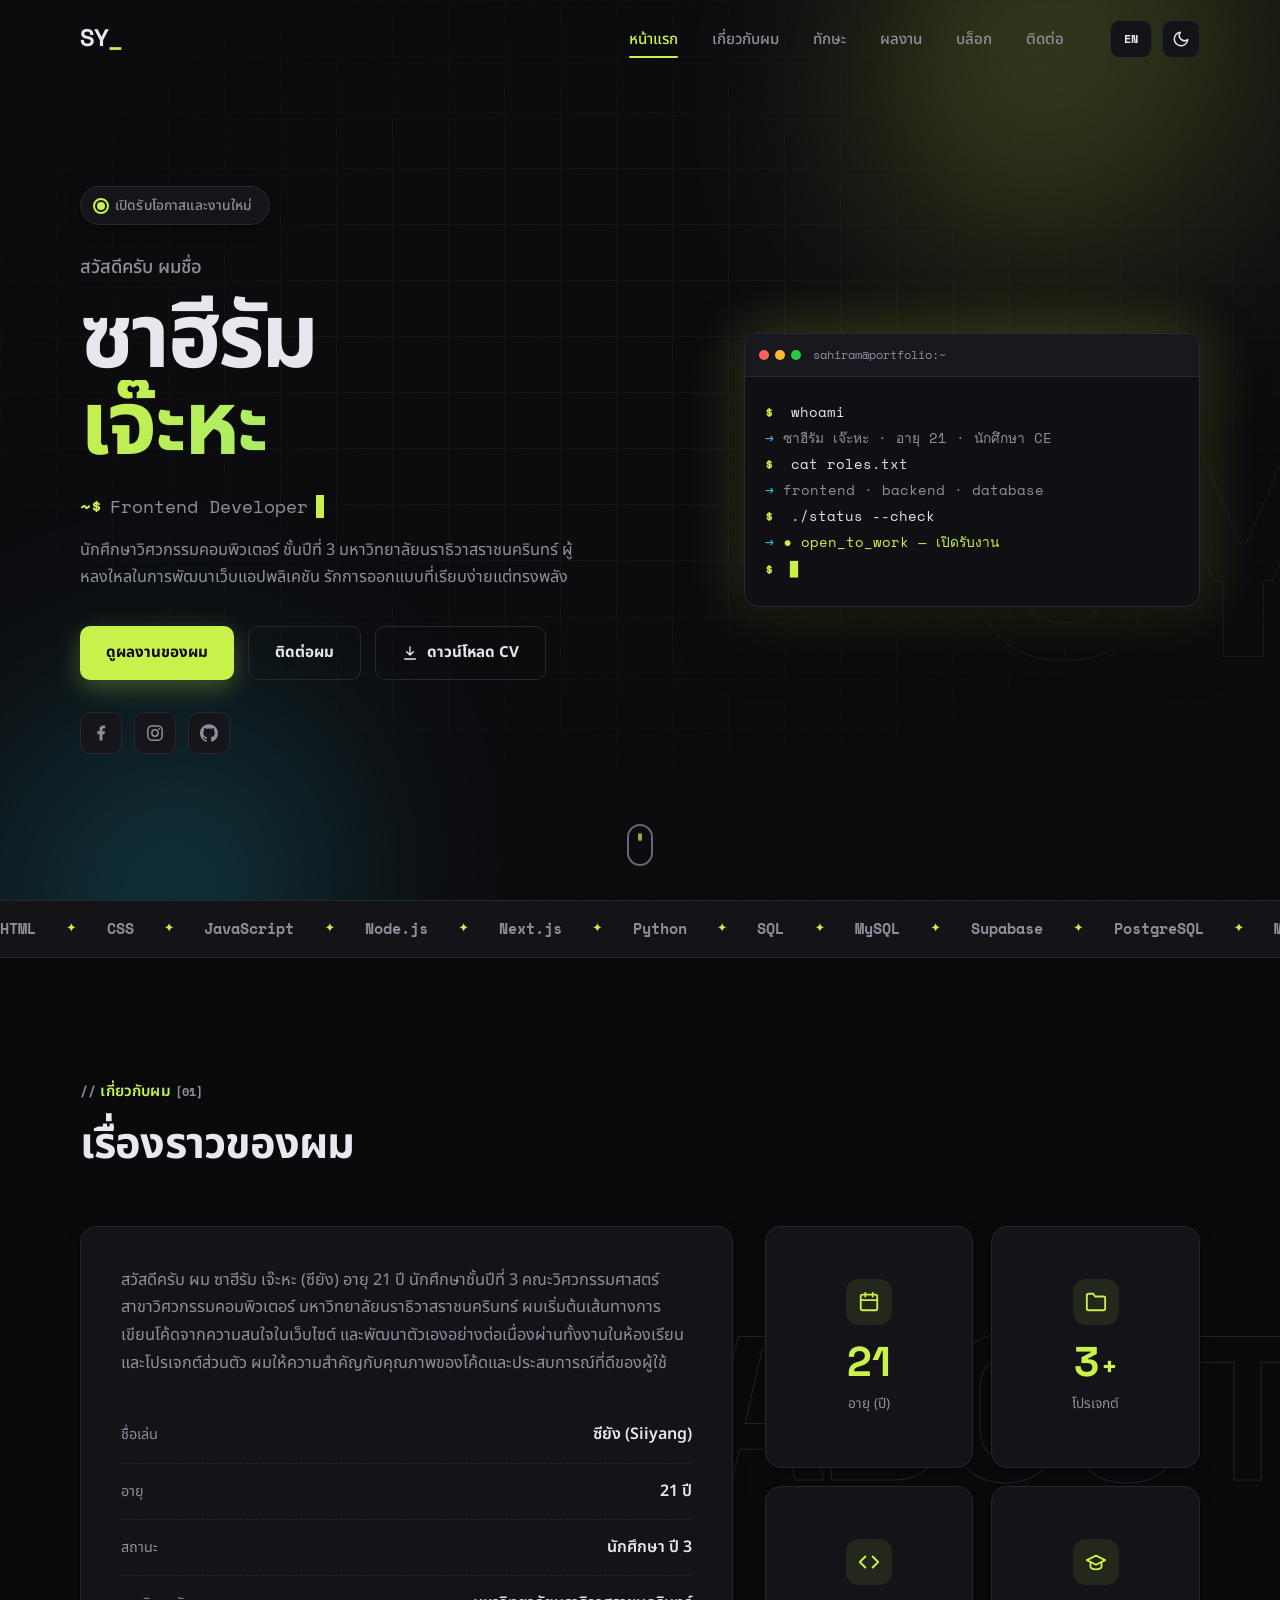
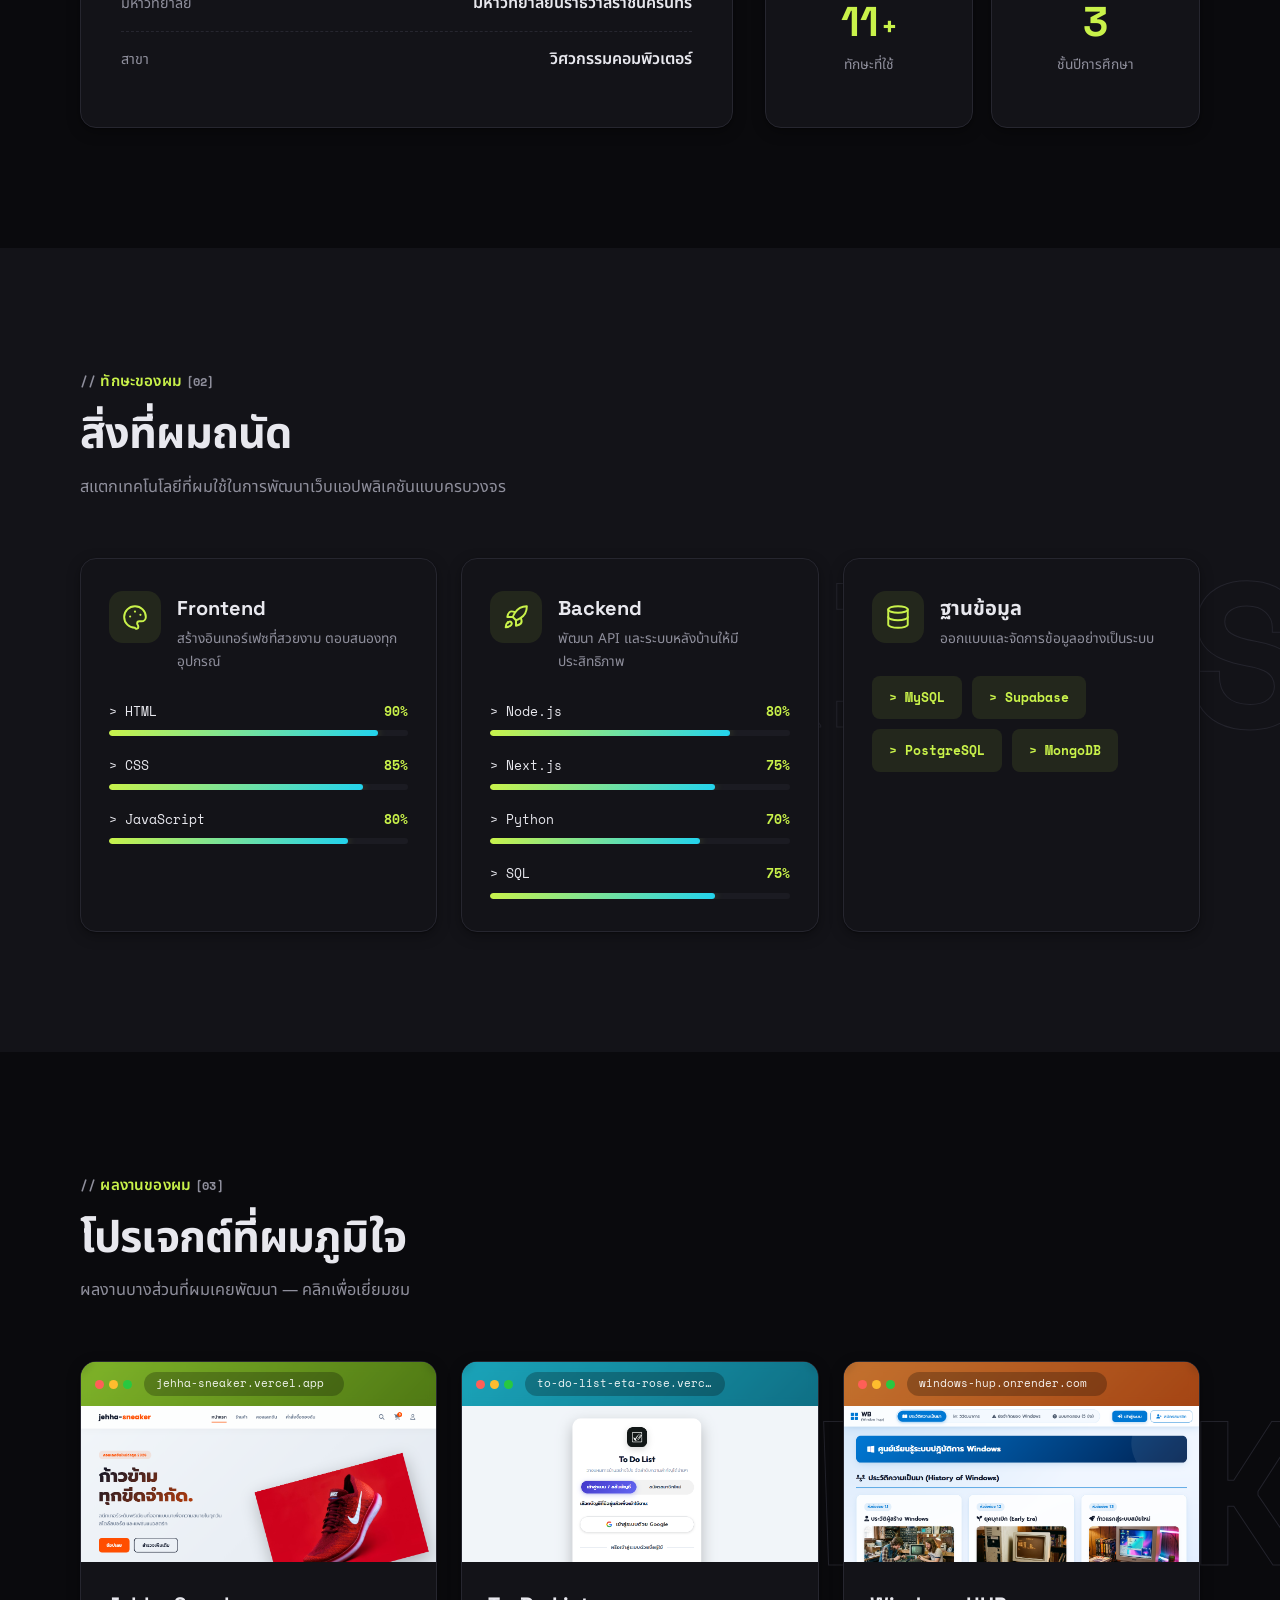
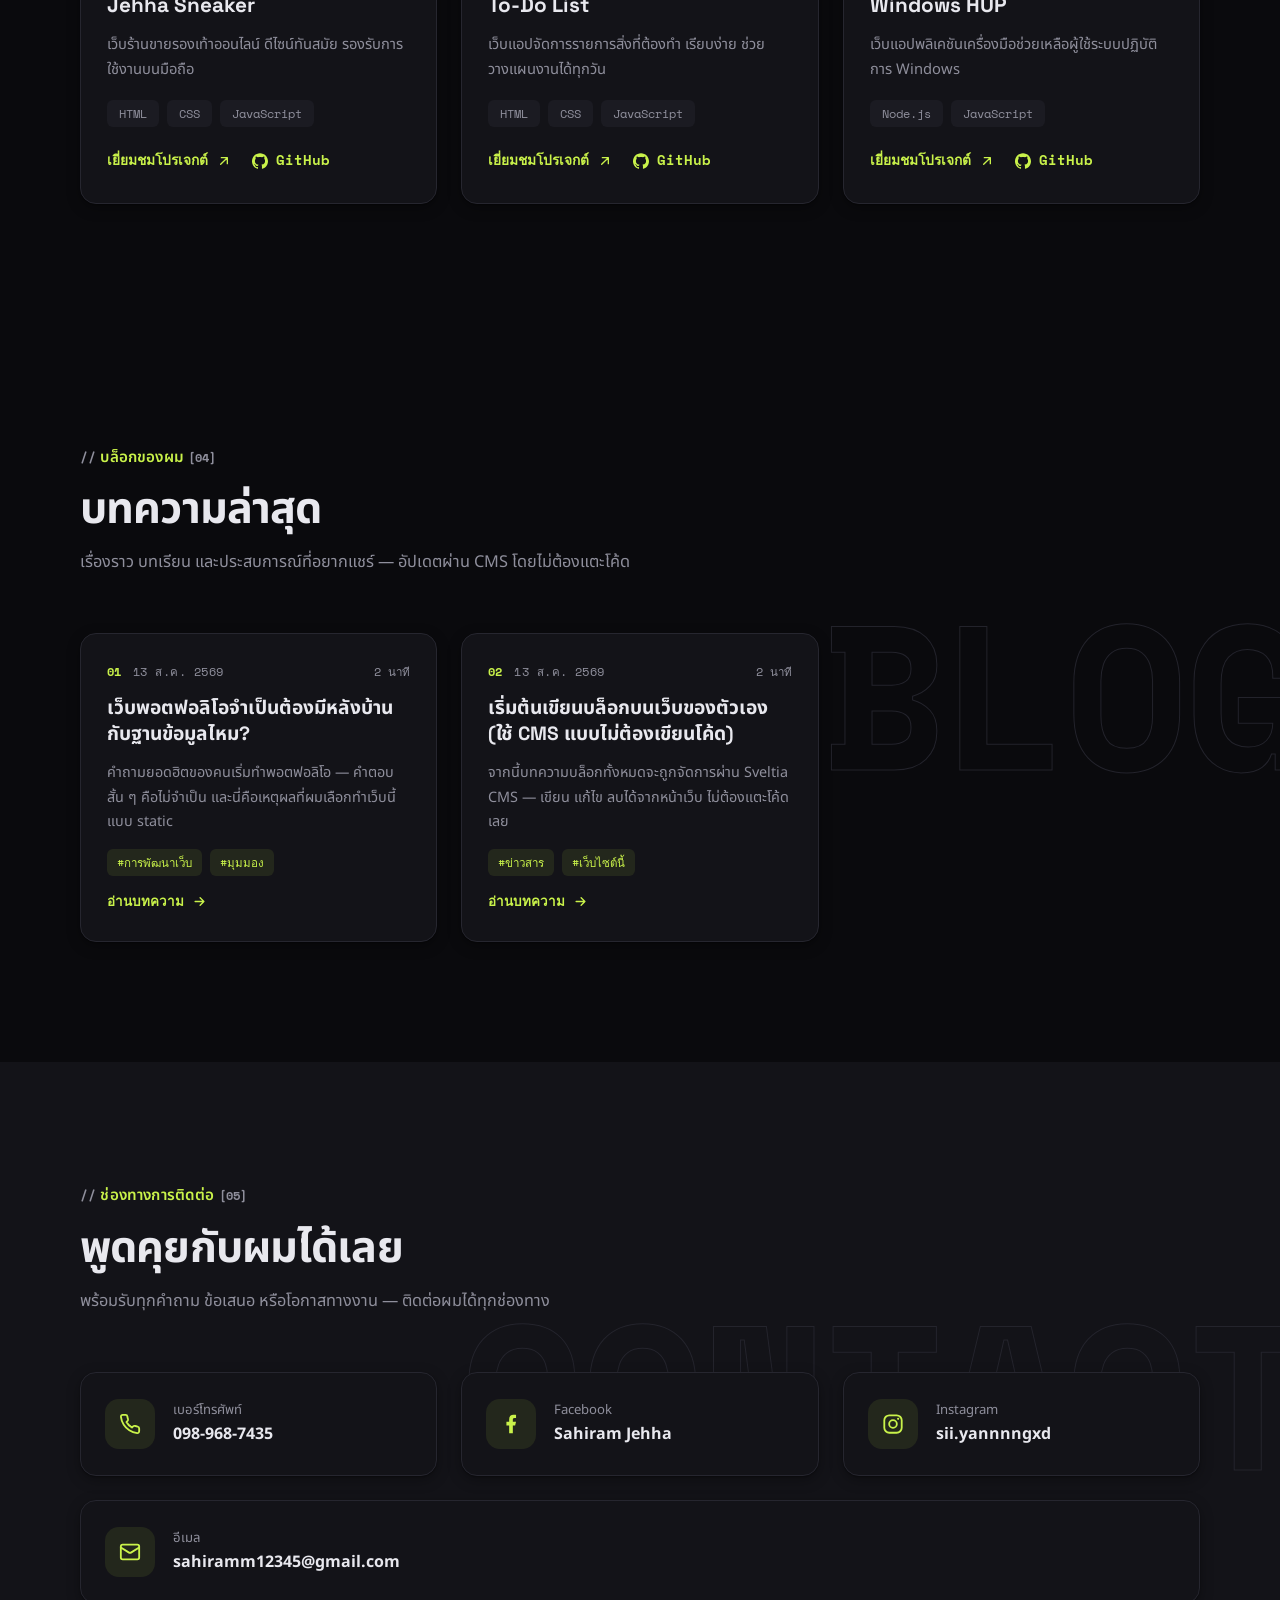
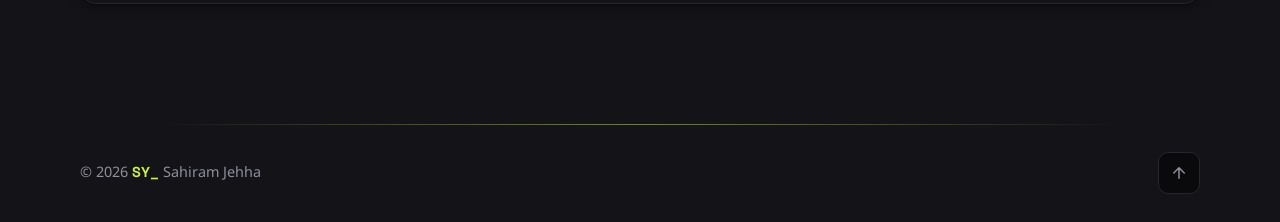
==== index.html @ adad25eb "Portfolio with blog + Sveltia CMS" ====
<!DOCTYPE html>
<html lang="th" data-theme="dark">
<head>
  <meta charset="UTF-8" />
  <meta name="viewport" content="width=device-width, initial-scale=1.0" />
  <title>Sahiram Jehha — Portfolio</title>
  <meta name="description" content="Portfolio of Sahiram Jehha — Computer Engineering student & web developer." />
  <meta name="theme-color" content="#0a0a0d" />
  <meta property="og:type" content="website" />
  <meta property="og:title" content="Sahiram Jehha — Portfolio" />
  <meta property="og:description" content="Portfolio of Sahiram Jehha — Computer Engineering student & web developer." />
  <meta property="og:locale" content="th_TH" />
  <link rel="icon" href="data:image/svg+xml,%3Csvg xmlns='http://www.w3.org/2000/svg' viewBox='0 0 100 100'%3E%3Crect width='100' height='100' rx='20' fill='%230a0a0d'/%3E%3Ctext x='50' y='66' font-size='42' font-family='Arial, sans-serif' font-weight='bold' fill='%23c9f24a' text-anchor='middle'%3ESY%3C/text%3E%3C/svg%3E" />

  <link rel="preconnect" href="https://fonts.googleapis.com" />
  <link rel="preconnect" href="https://fonts.gstatic.com" crossorigin />
  <link href="https://fonts.googleapis.com/css2?family=Space+Grotesk:wght@300;400;500;600;700&family=Space+Mono:wght@400;700&family=Noto+Sans+Thai:wght@300;400;500;600;700&display=swap" rel="stylesheet" />
  <link rel="stylesheet" href="style.css" />
  <noscript><style>.reveal { opacity: 1; transform: none; filter: none; }</style></noscript>
</head>
<body>

  <!-- Film grain overlay -->
  <div class="noise" aria-hidden="true"></div>

  <!-- Scroll progress -->
  <div class="scroll-progress" id="scrollProgress" aria-hidden="true"></div>

  <!-- ===== Navbar ===== -->
  <header class="navbar" id="navbar">
    <div class="container nav-inner">
      <a href="#home" class="logo" aria-label="Sahiram Jehha">SY<span class="logo-cursor">_</span></a>

      <nav class="nav-menu" id="navMenu" aria-label="Main navigation">
        <div class="nav-links">
          <a href="#home" class="nav-link active" data-i18n="nav.home">หน้าแรก</a>
          <a href="#about" class="nav-link" data-i18n="nav.about">เกี่ยวกับผม</a>
          <a href="#skills" class="nav-link" data-i18n="nav.skills">ทักษะ</a>
          <a href="#projects" class="nav-link" data-i18n="nav.projects">ผลงาน</a>
          <a href="#blog" class="nav-link" data-i18n="nav.blog">บล็อก</a>
          <a href="#contact" class="nav-link" data-i18n="nav.contact">ติดต่อ</a>
        </div>
        <div class="nav-actions">
          <button class="icon-btn lang-btn" id="langBtn" type="button" aria-label="Switch to English">EN</button>
          <button class="icon-btn" id="themeBtn" type="button" aria-label="Toggle theme">
            <svg class="icon-sun" viewBox="0 0 24 24" width="18" height="18" fill="none" stroke="currentColor" stroke-width="2" stroke-linecap="round" aria-hidden="true">
              <circle cx="12" cy="12" r="4.5"/><path d="M12 2v2.5M12 19.5V22M4.9 4.9l1.8 1.8M17.3 17.3l1.8 1.8M2 12h2.5M19.5 12H22M4.9 19.1l1.8-1.8M17.3 6.7l1.8-1.8"/>
            </svg>
            <svg class="icon-moon" viewBox="0 0 24 24" width="18" height="18" fill="none" stroke="currentColor" stroke-width="2" stroke-linecap="round" stroke-linejoin="round" aria-hidden="true">
              <path d="M21 12.8A9 9 0 1 1 11.2 3a7 7 0 0 0 9.8 9.8z"/>
            </svg>
          </button>
        </div>
      </nav>

      <button class="hamburger" id="menuBtn" type="button" aria-label="เปิดเมนู" aria-expanded="false" aria-controls="navMenu">
        <span></span><span></span><span></span>
      </button>
    </div>
  </header>

  <main>
    <!-- ===== Hero ===== -->
    <section class="hero" id="home">
      <div class="hero-bg" aria-hidden="true">
        <div class="blob blob-1"></div>
        <div class="blob blob-2"></div>
        <div class="grid-pattern"></div>
        <span class="outline-word outline-hero">SY</span>
      </div>

      <div class="container hero-inner">
        <div class="hero-text">
          <span class="hero-badge reveal">
            <span class="pulse-dot"></span>
            <span data-i18n="hero.available">เปิดรับโอกาสและงานใหม่</span>
          </span>

          <p class="hero-greeting reveal" data-i18n="hero.greeting">สวัสดีครับ ผมชื่อ</p>
          <h1 class="hero-name reveal">
            <span class="name-line" data-i18n="hero.nameLine1">ซาฮีรัม</span>
            <span class="name-line name-gradient" data-i18n="hero.nameLine2">เจ๊ะหะ</span>
          </h1>

          <div class="hero-role reveal">
            <span class="role-prompt" aria-hidden="true">~$</span>
            <span class="typing" id="typing" aria-hidden="true"></span><span class="cursor" aria-hidden="true"></span>
          </div>

          <p class="hero-desc reveal" data-i18n="hero.desc">
            นักศึกษาวิศวกรรมคอมพิวเตอร์ ชั้นปีที่ 3 มหาวิทยาลัยนราธิวาสราชนครินทร์
            ผู้หลงใหลในการพัฒนาเว็บแอปพลิเคชัน รักการออกแบบที่เรียบง่ายแต่ทรงพลัง
          </p>

          <div class="hero-cta reveal">
            <a href="#projects" class="btn btn-primary magnetic" data-i18n="hero.ctaWork">ดูผลงานของผม</a>
            <a href="#contact" class="btn btn-ghost" data-i18n="hero.ctaContact">ติดต่อผม</a>
            <a href="cv.html" class="btn btn-cv">
              <svg viewBox="0 0 24 24" width="16" height="16" fill="none" stroke="currentColor" stroke-width="2" stroke-linecap="round" stroke-linejoin="round" aria-hidden="true"><path d="M12 3v12M7 10l5 5 5-5M4 21h16"/></svg>
              <span data-i18n="hero.ctaCv">ดาวน์โหลด CV</span>
            </a>
          </div>

          <div class="hero-socials reveal">
            <a href="https://www.facebook.com/search/top?q=Sahiram%20Jehha" target="_blank" rel="noopener" aria-label="Facebook" class="social-btn magnetic">
              <svg viewBox="0 0 24 24" width="18" height="18" fill="currentColor" aria-hidden="true">
                <path d="M14 13.5h2.5l1-4H14v-2c0-1.03 0-2 2-2h1.5V2.14c-.326-.043-1.557-.14-2.857-.14C11.928 2 10 3.657 10 6.7v2.8H7v4h3V22h4v-8.5z"/>
              </svg>
            </a>
            <a href="https://www.instagram.com/sii.yannnngxd" target="_blank" rel="noopener" aria-label="Instagram" class="social-btn magnetic">
              <svg viewBox="0 0 24 24" width="18" height="18" fill="none" stroke="currentColor" stroke-width="2" stroke-linecap="round" stroke-linejoin="round" aria-hidden="true">
                <rect x="2.5" y="2.5" width="19" height="19" rx="5.5"/><circle cx="12" cy="12" r="4.2"/><circle cx="17.6" cy="6.4" r="1.2" fill="currentColor" stroke="none"/>
              </svg>
            </a>
            <a href="https://github.com/Sxyannnnnnn07" target="_blank" rel="noopener" aria-label="GitHub" class="social-btn magnetic">
              <svg viewBox="0 0 24 24" width="18" height="18" fill="currentColor" aria-hidden="true">
                <path d="M12 .297c-6.63 0-12 5.373-12 12 0 5.303 3.438 9.8 8.205 11.385.6.113.82-.258.82-.577 0-.285-.01-1.04-.015-2.04-3.338.724-4.042-1.61-4.042-1.61C4.422 18.07 3.633 17.7 3.633 17.7c-1.087-.744.084-.729.084-.729 1.205.084 1.838 1.236 1.838 1.236 1.07 1.835 2.809 1.305 3.495.998.108-.776.417-1.305.76-1.605-2.665-.3-5.466-1.332-5.466-5.93 0-1.31.465-2.38 1.235-3.22-.135-.303-.54-1.523.105-3.176 0 0 1.005-.322 3.3 1.23.96-.267 1.98-.399 3-.405 1.02.006 2.04.138 3 .405 2.28-1.552 3.285-1.23 3.285-1.23.645 1.653.24 2.873.12 3.176.765.84 1.23 1.91 1.23 3.22 0 4.61-2.805 5.625-5.475 5.92.42.36.81 1.096.81 2.22 0 1.606-.015 2.896-.015 3.286 0 .315.21.69.825.57C20.565 22.092 24 17.592 24 12.297c0-6.627-5.373-12-12-12"/>
              </svg>
            </a>
          </div>
        </div>

        <div class="hero-terminal reveal">
          <div class="term-window">
            <div class="term-bar">
              <span class="term-dots"><i></i><i></i><i></i></span>
              <span class="term-title">sahiram@portfolio:~</span>
            </div>
            <div class="term-body">
              <p class="term-line"><span class="prompt">$</span> whoami</p>
              <p class="term-out" data-i18n="term.whoamiOut">ซาฮีรัม เจ๊ะหะ · อายุ 21 · นักศึกษา CE</p>
              <p class="term-line"><span class="prompt">$</span> cat roles.txt</p>
              <p class="term-out" data-i18n="term.catOut">frontend · backend · database</p>
              <p class="term-line"><span class="prompt">$</span> ./status --check</p>
              <p class="term-out term-ok" data-i18n="term.statusOut">● open_to_work — เปิดรับงาน</p>
              <p class="term-line"><span class="prompt">$</span><span class="term-cursor" aria-hidden="true">▊</span></p>
            </div>
          </div>
        </div>
      </div>

      <a href="#about" class="scroll-hint" aria-label="Scroll to about section">
        <span class="mouse" aria-hidden="true"><span class="wheel"></span></span>
      </a>
    </section>

    <!-- ===== Marquee ===== -->
    <div class="marquee" aria-hidden="true">
      <div class="marquee-track">
        <span>HTML</span><i>✦</i><span>CSS</span><i>✦</i><span>JavaScript</span><i>✦</i><span>Node.js</span><i>✦</i><span>Next.js</span><i>✦</i><span>Python</span><i>✦</i><span>SQL</span><i>✦</i><span>MySQL</span><i>✦</i><span>Supabase</span><i>✦</i><span>PostgreSQL</span><i>✦</i><span>MongoDB</span><i>✦</i>
        <span>HTML</span><i>✦</i><span>CSS</span><i>✦</i><span>JavaScript</span><i>✦</i><span>Node.js</span><i>✦</i><span>Next.js</span><i>✦</i><span>Python</span><i>✦</i><span>SQL</span><i>✦</i><span>MySQL</span><i>✦</i><span>Supabase</span><i>✦</i><span>PostgreSQL</span><i>✦</i><span>MongoDB</span><i>✦</i>
      </div>
    </div>

    <!-- ===== About ===== -->
    <section class="section" id="about">
      <span class="outline-word" aria-hidden="true">ABOUT</span>
      <div class="container">
        <div class="section-head reveal">
          <p class="section-label">
            <span class="sl-slash">//</span> <span data-i18n="about.tag">เกี่ยวกับผม</span> <span class="section-num">[01]</span>
          </p>
          <h2 class="section-title" data-i18n="about.title">เรื่องราวของผม</h2>
        </div>

        <div class="about-grid">
          <div class="about-card reveal">
            <p class="about-bio" data-i18n="about.bio">
              สวัสดีครับ ผม ซาฮีรัม เจ๊ะหะ (ซียัง) อายุ 21 ปี
              นักศึกษาชั้นปีที่ 3 คณะวิศวกรรมศาสตร์ สาขาวิศวกรรมคอมพิวเตอร์
              มหาวิทยาลัยนราธิวาสราชนครินทร์
              ผมเริ่มต้นเส้นทางการเขียนโค้ดจากความสนใจในเว็บไซต์
              และพัฒนาตัวเองอย่างต่อเนื่องผ่านทั้งงานในห้องเรียนและโปรเจกต์ส่วนตัว
              ผมให้ความสำคัญกับคุณภาพของโค้ดและประสบการณ์ที่ดีของผู้ใช้
            </p>
            <ul class="facts">
              <li><span class="fact-label" data-i18n="about.fNick">ชื่อเล่น</span><span class="fact-value">ซียัง (Siiyang)</span></li>
              <li><span class="fact-label" data-i18n="about.fAge">อายุ</span><span class="fact-value">21 ปี</span></li>
              <li><span class="fact-label" data-i18n="about.fStatus">สถานะ</span><span class="fact-value" data-i18n="about.fStatusValue">นักศึกษา ปี 3</span></li>
              <li><span class="fact-label" data-i18n="about.fUni">มหาวิทยาลัย</span><span class="fact-value" data-i18n="about.fUniValue">มหาวิทยาลัยนราธิวาสราชนครินทร์</span></li>
              <li><span class="fact-label" data-i18n="about.fMajor">สาขา</span><span class="fact-value" data-i18n="about.fMajorValue">วิศวกรรมคอมพิวเตอร์</span></li>
            </ul>
          </div>

          <div class="stats reveal">
            <div class="stat-card">
              <span class="stat-icon" aria-hidden="true">
                <svg viewBox="0 0 24 24" fill="none" stroke="currentColor" stroke-width="2" stroke-linecap="round" stroke-linejoin="round">
                  <rect x="3" y="4" width="18" height="17" rx="2"/>
                  <path d="M16 2v4M8 2v4M3 10h18"/>
                </svg>
              </span>
              <span class="stat-value"><span class="stat-num" data-count="21">0</span></span>
              <span class="stat-label" data-i18n="stats.age">อายุ (ปี)</span>
            </div>
            <div class="stat-card">
              <span class="stat-icon" aria-hidden="true">
                <svg viewBox="0 0 24 24" fill="none" stroke="currentColor" stroke-width="2" stroke-linecap="round" stroke-linejoin="round">
                  <path d="M22 19a2 2 0 0 1-2 2H4a2 2 0 0 1-2-2V5a2 2 0 0 1 2-2h5l2 3h9a2 2 0 0 1 2 2z"/>
                </svg>
              </span>
              <span class="stat-value"><span class="stat-num" data-count="3">0</span><span class="stat-plus">+</span></span>
              <span class="stat-label" data-i18n="stats.projects">โปรเจกต์</span>
            </div>
            <div class="stat-card">
              <span class="stat-icon" aria-hidden="true">
                <svg viewBox="0 0 24 24" fill="none" stroke="currentColor" stroke-width="2" stroke-linecap="round" stroke-linejoin="round">
                  <path d="m8 6-6 6 6 6M16 6l6 6-6 6"/>
                </svg>
              </span>
              <span class="stat-value"><span class="stat-num" data-count="11">0</span><span class="stat-plus">+</span></span>
              <span class="stat-label" data-i18n="stats.skills">ทักษะที่ใช้</span>
            </div>
            <div class="stat-card">
              <span class="stat-icon" aria-hidden="true">
                <svg viewBox="0 0 24 24" fill="none" stroke="currentColor" stroke-width="2" stroke-linecap="round" stroke-linejoin="round">
                  <path d="M22 10 12 5 2 10l10 5 10-5z"/>
                  <path d="M6 12v5c0 1.7 2.7 3 6 3s6-1.3 6-3v-5"/>
                </svg>
              </span>
              <span class="stat-value"><span class="stat-num" data-count="3">0</span></span>
              <span class="stat-label" data-i18n="stats.year">ชั้นปีการศึกษา</span>
            </div>
          </div>
        </div>
      </div>
    </section>

    <!-- ===== Skills ===== -->
    <section class="section section-alt" id="skills">
      <span class="outline-word" aria-hidden="true">SKILLS</span>
      <div class="container">
        <div class="section-head reveal">
          <p class="section-label">
            <span class="sl-slash">//</span> <span data-i18n="skills.tag">ทักษะของผม</span> <span class="section-num">[02]</span>
          </p>
          <h2 class="section-title" data-i18n="skills.title">สิ่งที่ผมถนัด</h2>
          <p class="section-sub" data-i18n="skills.sub">สแตกเทคโนโลยีที่ผมใช้ในการพัฒนาเว็บแอปพลิเคชันแบบครบวงจร</p>
        </div>

        <div class="skills-grid">
          <article class="skill-card reveal">
            <div class="skill-head">
              <span class="skill-icon" aria-hidden="true">
                <svg viewBox="0 0 24 24" width="26" height="26" fill="none" stroke="currentColor" stroke-width="1.8" stroke-linecap="round" stroke-linejoin="round">
                  <path d="M12 22a10 10 0 1 1 10-10c0 2.2-1.8 4-4 4h-2a2 2 0 0 0-2 2c0 .5.2 1 .5 1.4.4.4.5.9.5 1.6A1.6 1.6 0 0 1 12 22z"/>
                  <circle cx="7.5" cy="11.5" r="1" fill="currentColor" stroke="none"/>
                  <circle cx="12" cy="7" r="1" fill="currentColor" stroke="none"/>
                  <circle cx="17" cy="10" r="1" fill="currentColor" stroke="none"/>
                </svg>
              </span>
              <div>
                <h3 data-i18n="skills.frontend">Frontend</h3>
                <p data-i18n="skills.frontendDesc">สร้างอินเทอร์เฟซที่สวยงาม ตอบสนองทุกอุปกรณ์</p>
              </div>
            </div>
            <div class="skill-bars">
              <div class="skill-bar">
                <div class="bar-top"><span>&gt; HTML</span><span>90%</span></div>
                <div class="bar"><div class="bar-fill" style="--w:90%"></div></div>
              </div>
              <div class="skill-bar">
                <div class="bar-top"><span>&gt; CSS</span><span>85%</span></div>
                <div class="bar"><div class="bar-fill" style="--w:85%"></div></div>
              </div>
              <div class="skill-bar">
                <div class="bar-top"><span>&gt; JavaScript</span><span>80%</span></div>
                <div class="bar"><div class="bar-fill" style="--w:80%"></div></div>
              </div>
            </div>
          </article>

          <article class="skill-card reveal" style="--d:.1s">
            <div class="skill-head">
              <span class="skill-icon" aria-hidden="true">
                <svg viewBox="0 0 24 24" width="26" height="26" fill="none" stroke="currentColor" stroke-width="1.8" stroke-linecap="round" stroke-linejoin="round">
                  <path d="M4.5 16.5c-1.5 1.3-2 5-2 5s3.7-.5 5-2c.7-.8.7-2 0-2.8-.8-.7-2.2-.7-3 .8z"/>
                  <path d="M12 15l-3-3a22 22 0 0 1 2-3.9A12.9 12.9 0 0 1 22 2c0 2.7-.7 7.9-6 11a22 22 0 0 1-4 2z"/>
                  <path d="M9 12H4s.6-3.3 2-4.5c1.6-1.4 5 0 5 0"/>
                  <path d="M12 15v5s3.3-.6 4.5-2c1.4-1.6 0-5 0-5"/>
                </svg>
              </span>
              <div>
                <h3 data-i18n="skills.backend">Backend</h3>
                <p data-i18n="skills.backendDesc">พัฒนา API และระบบหลังบ้านให้มีประสิทธิภาพ</p>
              </div>
            </div>
            <div class="skill-bars">
              <div class="skill-bar">
                <div class="bar-top"><span>&gt; Node.js</span><span>80%</span></div>
                <div class="bar"><div class="bar-fill" style="--w:80%"></div></div>
              </div>
              <div class="skill-bar">
                <div class="bar-top"><span>&gt; Next.js</span><span>75%</span></div>
                <div class="bar"><div class="bar-fill" style="--w:75%"></div></div>
              </div>
              <div class="skill-bar">
                <div class="bar-top"><span>&gt; Python</span><span>70%</span></div>
                <div class="bar"><div class="bar-fill" style="--w:70%"></div></div>
              </div>
              <div class="skill-bar">
                <div class="bar-top"><span>&gt; SQL</span><span>75%</span></div>
                <div class="bar"><div class="bar-fill" style="--w:75%"></div></div>
              </div>
            </div>
          </article>

          <article class="skill-card reveal" style="--d:.2s">
            <div class="skill-head">
              <span class="skill-icon" aria-hidden="true">
                <svg viewBox="0 0 24 24" width="26" height="26" fill="none" stroke="currentColor" stroke-width="1.8" stroke-linecap="round" stroke-linejoin="round">
                  <ellipse cx="12" cy="5" rx="9" ry="3"/>
                  <path d="M3 5v14a9 3 0 0 0 18 0V5"/>
                  <path d="M3 12a9 3 0 0 0 18 0"/>
                </svg>
              </span>
              <div>
                <h3 data-i18n="skills.database">ฐานข้อมูล</h3>
                <p data-i18n="skills.databaseDesc">ออกแบบและจัดการข้อมูลอย่างเป็นระบบ</p>
              </div>
            </div>
            <div class="skill-tags">
              <span class="tag">&gt; MySQL</span>
              <span class="tag">&gt; Supabase</span>
              <span class="tag">&gt; PostgreSQL</span>
              <span class="tag">&gt; MongoDB</span>
            </div>
          </article>
        </div>
      </div>
    </section>

    <!-- ===== Projects ===== -->
    <section class="section" id="projects">
      <span class="outline-word" aria-hidden="true">WORK</span>
      <div class="container">
        <div class="section-head reveal">
          <p class="section-label">
            <span class="sl-slash">//</span> <span data-i18n="projects.tag">ผลงานของผม</span> <span class="section-num">[03]</span>
          </p>
          <h2 class="section-title" data-i18n="projects.title">โปรเจกต์ที่ผมภูมิใจ</h2>
          <p class="section-sub" data-i18n="projects.sub">ผลงานบางส่วนที่ผมเคยพัฒนา — คลิกเพื่อเยี่ยมชม</p>
        </div>

        <div class="projects-grid">
          <article class="project-card reveal">
            <a class="project-cover cover-1" href="https://jehha-sneaker.vercel.app/" target="_blank" rel="noopener" aria-label="Jehha Sneaker">
              <div class="browser-bar" aria-hidden="true">
                <span class="browser-dots"><i></i><i></i><i></i></span>
                <span class="browser-url">jehha-sneaker.vercel.app</span>
              </div>
              <div class="cover-screen">
                <img class="cover-img" src="assets/projects/sneaker.png" alt="" loading="lazy" />
              </div>
              <span class="cover-overlay" aria-hidden="true">
                <svg viewBox="0 0 24 24" width="16" height="16" fill="none" stroke="currentColor" stroke-width="2.4" stroke-linecap="round" stroke-linejoin="round"><path d="M7 17 17 7M8 7h9v9"/></svg>
              </span>
            </a>
            <div class="project-body">
              <h3>Jehha Sneaker</h3>
              <p data-i18n="projects.p1">เว็บร้านขายรองเท้าออนไลน์ ดีไซน์ทันสมัย รองรับการใช้งานบนมือถือ</p>
              <div class="project-tags">
                <span>HTML</span><span>CSS</span><span>JavaScript</span>
              </div>
              <div class="project-links">
                <a class="project-link" href="https://jehha-sneaker.vercel.app/" target="_blank" rel="noopener">
                  <span data-i18n="projects.view">เยี่ยมชมโปรเจกต์</span>
                  <svg viewBox="0 0 24 24" width="16" height="16" fill="none" stroke="currentColor" stroke-width="2" stroke-linecap="round" stroke-linejoin="round" aria-hidden="true"><path d="M7 17 17 7M8 7h9v9"/></svg>
                </a>
                <a class="project-link" href="https://github.com/Sxyannnnnnn07/shoeshop-ecommerce" target="_blank" rel="noopener">
                  <svg viewBox="0 0 24 24" width="16" height="16" fill="currentColor" aria-hidden="true"><path d="M12 .297c-6.63 0-12 5.373-12 12 0 5.303 3.438 9.8 8.205 11.385.6.113.82-.258.82-.577 0-.285-.01-1.04-.015-2.04-3.338.724-4.042-1.61-4.042-1.61C4.422 18.07 3.633 17.7 3.633 17.7c-1.087-.744.084-.729.084-.729 1.205.084 1.838 1.236 1.838 1.236 1.07 1.835 2.809 1.305 3.495.998.108-.776.417-1.305.76-1.605-2.665-.3-5.466-1.332-5.466-5.93 0-1.31.465-2.38 1.235-3.22-.135-.303-.54-1.523.105-3.176 0 0 1.005-.322 3.3 1.23.96-.267 1.98-.399 3-.405 1.02.006 2.04.138 3 .405 2.28-1.552 3.285-1.23 3.285-1.23.645 1.653.24 2.873.12 3.176.765.84 1.23 1.91 1.23 3.22 0 4.61-2.805 5.625-5.475 5.92.42.36.81 1.096.81 2.22 0 1.606-.015 2.896-.015 3.286 0 .315.21.69.825.57C20.565 22.092 24 17.592 24 12.297c0-6.627-5.373-12-12-12"/></svg>
                  GitHub
                </a>
              </div>
            </div>
          </article>

          <article class="project-card reveal" style="--d:.1s">
            <a class="project-cover cover-2" href="https://to-do-list-eta-rose.vercel.app/" target="_blank" rel="noopener" aria-label="To-Do List">
              <div class="browser-bar" aria-hidden="true">
                <span class="browser-dots"><i></i><i></i><i></i></span>
                <span class="browser-url">to-do-list-eta-rose.vercel.app</span>
              </div>
              <div class="cover-screen">
                <img class="cover-img" src="assets/projects/todo.png" alt="" loading="lazy" />
              </div>
              <span class="cover-overlay" aria-hidden="true">
                <svg viewBox="0 0 24 24" width="16" height="16" fill="none" stroke="currentColor" stroke-width="2.4" stroke-linecap="round" stroke-linejoin="round"><path d="M7 17 17 7M8 7h9v9"/></svg>
              </span>
            </a>
            <div class="project-body">
              <h3>To-Do List</h3>
              <p data-i18n="projects.p2">เว็บแอปจัดการรายการสิ่งที่ต้องทำ เรียบง่าย ช่วยวางแผนงานได้ทุกวัน</p>
              <div class="project-tags">
                <span>HTML</span><span>CSS</span><span>JavaScript</span>
              </div>
              <div class="project-links">
                <a class="project-link" href="https://to-do-list-eta-rose.vercel.app/" target="_blank" rel="noopener">
                  <span data-i18n="projects.view">เยี่ยมชมโปรเจกต์</span>
                  <svg viewBox="0 0 24 24" width="16" height="16" fill="none" stroke="currentColor" stroke-width="2" stroke-linecap="round" stroke-linejoin="round" aria-hidden="true"><path d="M7 17 17 7M8 7h9v9"/></svg>
                </a>
                <a class="project-link" href="https://github.com/Sxyannnnnnn07/To-do-list" target="_blank" rel="noopener">
                  <svg viewBox="0 0 24 24" width="16" height="16" fill="currentColor" aria-hidden="true"><path d="M12 .297c-6.63 0-12 5.373-12 12 0 5.303 3.438 9.8 8.205 11.385.6.113.82-.258.82-.577 0-.285-.01-1.04-.015-2.04-3.338.724-4.042-1.61-4.042-1.61C4.422 18.07 3.633 17.7 3.633 17.7c-1.087-.744.084-.729.084-.729 1.205.084 1.838 1.236 1.838 1.236 1.07 1.835 2.809 1.305 3.495.998.108-.776.417-1.305.76-1.605-2.665-.3-5.466-1.332-5.466-5.93 0-1.31.465-2.38 1.235-3.22-.135-.303-.54-1.523.105-3.176 0 0 1.005-.322 3.3 1.23.96-.267 1.98-.399 3-.405 1.02.006 2.04.138 3 .405 2.28-1.552 3.285-1.23 3.285-1.23.645 1.653.24 2.873.12 3.176.765.84 1.23 1.91 1.23 3.22 0 4.61-2.805 5.625-5.475 5.92.42.36.81 1.096.81 2.22 0 1.606-.015 2.896-.015 3.286 0 .315.21.69.825.57C20.565 22.092 24 17.592 24 12.297c0-6.627-5.373-12-12-12"/></svg>
                  GitHub
                </a>
              </div>
            </div>
          </article>

          <article class="project-card reveal" style="--d:.2s">
            <a class="project-cover cover-3" href="https://windows-hup.onrender.com/" target="_blank" rel="noopener" aria-label="Windows HUP">
              <div class="browser-bar" aria-hidden="true">
                <span class="browser-dots"><i></i><i></i><i></i></span>
                <span class="browser-url">windows-hup.onrender.com</span>
              </div>
              <div class="cover-screen">
                <img class="cover-img" src="assets/projects/winhup.png" alt="" loading="lazy" />
              </div>
              <span class="cover-overlay" aria-hidden="true">
                <svg viewBox="0 0 24 24" width="16" height="16" fill="none" stroke="currentColor" stroke-width="2.4" stroke-linecap="round" stroke-linejoin="round"><path d="M7 17 17 7M8 7h9v9"/></svg>
              </span>
            </a>
            <div class="project-body">
              <h3>Windows HUP</h3>
              <p data-i18n="projects.p3">เว็บแอปพลิเคชันเครื่องมือช่วยเหลือผู้ใช้ระบบปฏิบัติการ Windows</p>
              <div class="project-tags">
                <span>Node.js</span><span>JavaScript</span>
              </div>
              <div class="project-links">
                <a class="project-link" href="https://windows-hup.onrender.com/" target="_blank" rel="noopener">
                  <span data-i18n="projects.view">เยี่ยมชมโปรเจกต์</span>
                  <svg viewBox="0 0 24 24" width="16" height="16" fill="none" stroke="currentColor" stroke-width="2" stroke-linecap="round" stroke-linejoin="round" aria-hidden="true"><path d="M7 17 17 7M8 7h9v9"/></svg>
                </a>
                <a class="project-link" href="https://github.com/Sxyannnnnnn07/windows-hup" target="_blank" rel="noopener">
                  <svg viewBox="0 0 24 24" width="16" height="16" fill="currentColor" aria-hidden="true"><path d="M12 .297c-6.63 0-12 5.373-12 12 0 5.303 3.438 9.8 8.205 11.385.6.113.82-.258.82-.577 0-.285-.01-1.04-.015-2.04-3.338.724-4.042-1.61-4.042-1.61C4.422 18.07 3.633 17.7 3.633 17.7c-1.087-.744.084-.729.084-.729 1.205.084 1.838 1.236 1.838 1.236 1.07 1.835 2.809 1.305 3.495.998.108-.776.417-1.305.76-1.605-2.665-.3-5.466-1.332-5.466-5.93 0-1.31.465-2.38 1.235-3.22-.135-.303-.54-1.523.105-3.176 0 0 1.005-.322 3.3 1.23.96-.267 1.98-.399 3-.405 1.02.006 2.04.138 3 .405 2.28-1.552 3.285-1.23 3.285-1.23.645 1.653.24 2.873.12 3.176.765.84 1.23 1.91 1.23 3.22 0 4.61-2.805 5.625-5.475 5.92.42.36.81 1.096.81 2.22 0 1.606-.015 2.896-.015 3.286 0 .315.21.69.825.57C20.565 22.092 24 17.592 24 12.297c0-6.627-5.373-12-12-12"/></svg>
                  GitHub
                </a>
              </div>
            </div>
          </article>
        </div>
      </div>
    </section>

    <!-- ===== Blog ===== -->
    <section class="section" id="blog">
      <span class="outline-word" aria-hidden="true">BLOG</span>
      <div class="container">
        <div class="section-head reveal">
          <p class="section-label">
            <span class="sl-slash">//</span> <span data-i18n="blog.tag">บล็อกของผม</span> <span class="section-num">[04]</span>
          </p>
          <h2 class="section-title" data-i18n="blog.title">บทความล่าสุด</h2>
          <p class="section-sub" data-i18n="blog.sub">เรื่องราว บทเรียน และประสบการณ์ที่อยากแชร์ — อัปเดตผ่าน CMS โดยไม่ต้องแตะโค้ด</p>
        </div>

        <div class="blog-grid" id="blogGrid" aria-live="polite">
          <p class="blog-status" id="blogStatus" data-i18n="blog.loading">กำลังโหลดบทความ…</p>
        </div>
      </div>
    </section>

    <!-- ===== Contact ===== -->
    <section class="section section-alt" id="contact">
      <span class="outline-word" aria-hidden="true">CONTACT</span>
      <div class="container">
        <div class="section-head reveal">
          <p class="section-label">
            <span class="sl-slash">//</span> <span data-i18n="contact.tag">ช่องทางการติดต่อ</span> <span class="section-num">[05]</span>
          </p>
          <h2 class="section-title" data-i18n="contact.title">พูดคุยกับผมได้เลย</h2>
          <p class="section-sub" data-i18n="contact.sub">พร้อมรับทุกคำถาม ข้อเสนอ หรือโอกาสทางงาน — ติดต่อผมได้ทุกช่องทาง</p>
        </div>

        <div class="contact-grid">
          <a class="contact-card reveal" href="tel:+66989687435">
            <span class="contact-icon" aria-hidden="true">
              <svg viewBox="0 0 24 24" width="22" height="22" fill="none" stroke="currentColor" stroke-width="2" stroke-linecap="round" stroke-linejoin="round">
                <path d="M22 16.9v3a2 2 0 0 1-2.2 2 19.8 19.8 0 0 1-8.6-3.1 19.5 19.5 0 0 1-6-6A19.8 19.8 0 0 1 2.1 4.2 2 2 0 0 1 4.1 2h3a2 2 0 0 1 2 1.7c.13.96.36 1.9.7 2.8a2 2 0 0 1-.45 2.1L8.1 9.9a16 16 0 0 0 6 6l1.3-1.3a2 2 0 0 1 2.1-.45c.9.34 1.84.57 2.8.7a2 2 0 0 1 1.7 2.05z"/>
              </svg>
            </span>
            <div class="contact-info">
              <span class="contact-label" data-i18n="contact.phone">เบอร์โทรศัพท์</span>
              <span class="contact-value">098-968-7435</span>
            </div>
            <svg class="contact-arrow" viewBox="0 0 24 24" width="18" height="18" fill="none" stroke="currentColor" stroke-width="2" stroke-linecap="round" stroke-linejoin="round" aria-hidden="true"><path d="M5 12h14M13 6l6 6-6 6"/></svg>
          </a>

          <a class="contact-card reveal" style="--d:.1s" href="https://www.facebook.com/search/top?q=Sahiram%20Jehha" target="_blank" rel="noopener">
            <span class="contact-icon" aria-hidden="true">
              <svg viewBox="0 0 24 24" width="22" height="22" fill="currentColor">
                <path d="M14 13.5h2.5l1-4H14v-2c0-1.03 0-2 2-2h1.5V2.14c-.326-.043-1.557-.14-2.857-.14C11.928 2 10 3.657 10 6.7v2.8H7v4h3V22h4v-8.5z"/>
              </svg>
            </span>
            <div class="contact-info">
              <span class="contact-label">Facebook</span>
              <span class="contact-value">Sahiram Jehha</span>
            </div>
            <svg class="contact-arrow" viewBox="0 0 24 24" width="18" height="18" fill="none" stroke="currentColor" stroke-width="2" stroke-linecap="round" stroke-linejoin="round" aria-hidden="true"><path d="M5 12h14M13 6l6 6-6 6"/></svg>
          </a>

          <a class="contact-card reveal" style="--d:.2s" href="https://www.instagram.com/sii.yannnngxd" target="_blank" rel="noopener">
            <span class="contact-icon" aria-hidden="true">
              <svg viewBox="0 0 24 24" width="22" height="22" fill="none" stroke="currentColor" stroke-width="2" stroke-linecap="round" stroke-linejoin="round">
                <rect x="2.5" y="2.5" width="19" height="19" rx="5.5"/><circle cx="12" cy="12" r="4.2"/><circle cx="17.6" cy="6.4" r="1.2" fill="currentColor" stroke="none"/>
              </svg>
            </span>
            <div class="contact-info">
              <span class="contact-label">Instagram</span>
              <span class="contact-value">sii.yannnngxd</span>
            </div>
            <svg class="contact-arrow" viewBox="0 0 24 24" width="18" height="18" fill="none" stroke="currentColor" stroke-width="2" stroke-linecap="round" stroke-linejoin="round" aria-hidden="true"><path d="M5 12h14M13 6l6 6-6 6"/></svg>
          </a>

          <a class="contact-card contact-card--wide reveal" style="--d:.3s" href="mailto:sahiramm12345@gmail.com">
            <span class="contact-icon" aria-hidden="true">
              <svg viewBox="0 0 24 24" width="22" height="22" fill="none" stroke="currentColor" stroke-width="2" stroke-linecap="round" stroke-linejoin="round">
                <rect x="2" y="4" width="20" height="16" rx="2"/><path d="m22 7-8.97 5.7a1.94 1.94 0 0 1-2.06 0L2 7"/>
              </svg>
            </span>
            <div class="contact-info">
              <span class="contact-label" data-i18n="contact.email">อีเมล</span>
              <span class="contact-value">sahiramm12345@gmail.com</span>
            </div>
            <svg class="contact-arrow" viewBox="0 0 24 24" width="18" height="18" fill="none" stroke="currentColor" stroke-width="2" stroke-linecap="round" stroke-linejoin="round" aria-hidden="true"><path d="M5 12h14M13 6l6 6-6 6"/></svg>
          </a>
        </div>
      </div>
    </section>
  </main>

  <!-- ===== Footer ===== -->
  <footer class="footer">
    <div class="container footer-inner">
      <p class="footer-text">© <span id="year">2026</span> <span class="footer-name">SY_</span> Sahiram Jehha</p>
      <a href="#home" class="back-top" id="backTop" aria-label="Back to top">
        <svg viewBox="0 0 24 24" width="18" height="18" fill="none" stroke="currentColor" stroke-width="2" stroke-linecap="round" stroke-linejoin="round" aria-hidden="true"><path d="M12 19V5M5 12l7-7 7 7"/></svg>
      </a>
    </div>
  </footer>

  <!-- ===== Blog reader (modal) ===== -->
  <div class="reader" id="blogReader" aria-hidden="true">
    <div class="reader-backdrop" data-reader-close></div>
    <div class="reader-panel" role="dialog" aria-modal="true" aria-labelledby="readerTitle" aria-describedby="readerContent">
      <div class="reader-head">
        <div class="reader-meta" id="readerMeta"></div>
        <button class="icon-btn reader-close" id="readerClose" type="button" data-reader-close aria-label="ปิดบทความ">
          <svg viewBox="0 0 24 24" width="18" height="18" fill="none" stroke="currentColor" stroke-width="2.2" stroke-linecap="round" aria-hidden="true"><path d="M6 6l12 12M18 6L6 18"/></svg>
        </button>
      </div>
      <article class="reader-content" id="readerContent"></article>
    </div>
  </div>

  <script src="script.js"></script>
  <script src="blog.js"></script>
</body>
</html>
---- style.css ----
/* ============================================================
   Sahiram Jehha — Portfolio
   Identity: Developer Terminal × Editorial Poster
   Dark-first · Neon lime accent · Space Grotesk + Space Mono
   ============================================================ */

/* ---------- Theme variables ---------- */
:root {
  --bg: #0a0a0d;
  --surface: #131318;
  --surface-2: #1b1b22;
  --text: #e8e8ee;
  --muted: #8f8f9c;
  --border: #26262f;
  --accent: #c9f24a;
  --accent-2: #22d3ee;
  --accent-ink: #0a0a0d;
  --accent-soft: rgba(201, 242, 74, 0.09);
  --glow: rgba(201, 242, 74, 0.28);
  --nav-bg: rgba(10, 10, 13, 0.82);
  --shadow-sm: 0 1px 2px rgba(0, 0, 0, 0.35), 0 4px 14px rgba(0, 0, 0, 0.3);
  --shadow-md: 0 10px 34px rgba(0, 0, 0, 0.45);
  --shadow-lg: 0 24px 60px rgba(0, 0, 0, 0.6);
  --gradient: linear-gradient(120deg, var(--accent), var(--accent-2));
  --blob-opacity: 0.3;
  --noise-opacity: 0.05;
}

[data-theme="light"] {
  --bg: #f4f5f7;
  --surface: #ffffff;
  --surface-2: #eaebf1;
  --text: #17181d;
  --muted: #565763;
  --border: #d6d7e1;
  --accent: #65a30d;
  --accent-2: #0d9488;
  --accent-ink: #ffffff;
  --accent-soft: rgba(101, 163, 13, 0.1);
  --glow: rgba(101, 163, 13, 0.22);
  --nav-bg: rgba(244, 245, 247, 0.9);
  --shadow-sm: 0 1px 2px rgba(16, 18, 26, 0.05), 0 4px 16px rgba(16, 18, 26, 0.08);
  --shadow-md: 0 12px 36px rgba(16, 18, 26, 0.12);
  --shadow-lg: 0 26px 64px rgba(16, 18, 26, 0.18);
  --blob-opacity: 0.2;
  --noise-opacity: 0.035;
}

/* Light-mode polish */
[data-theme="light"] .grid-pattern { opacity: 0.45; }
[data-theme="light"] .outline-word { -webkit-text-stroke: 1px #c6c7d3; }
[data-theme="light"] .term-window { box-shadow: var(--shadow-lg); }
[data-theme="light"] .hero-badge { box-shadow: 0 2px 10px rgba(16, 18, 26, 0.06); }
[data-theme="light"] .nav-link:hover { background: rgba(101, 163, 13, 0.07); }

/* ---------- Reset & base ---------- */
*, *::before, *::after { margin: 0; padding: 0; box-sizing: border-box; }

html {
  scroll-behavior: smooth;
  scroll-padding-top: 90px;
}

body {
  font-family: "Noto Sans Thai", "Space Grotesk", system-ui, sans-serif;
  background: var(--bg);
  color: var(--text);
  line-height: 1.7;
  overflow-x: hidden;
  transition: background 0.4s ease, color 0.4s ease;
}

img, svg { display: block; }
a { color: inherit; text-decoration: none; }
ul { list-style: none; }
button { font-family: inherit; cursor: pointer; }

::selection { background: var(--accent); color: var(--accent-ink); }

:focus-visible {
  outline: 2px solid var(--accent);
  outline-offset: 3px;
  border-radius: 4px;
}

::-webkit-scrollbar { width: 10px; }
::-webkit-scrollbar-track { background: var(--bg); }
::-webkit-scrollbar-thumb {
  background: linear-gradient(var(--accent), var(--accent-2));
  border-radius: 10px;
  border: 2px solid var(--bg);
}

/* Film grain */
.noise {
  position: fixed;
  inset: 0;
  z-index: 60;
  pointer-events: none;
  background-image: url("data:image/svg+xml,%3Csvg xmlns='http://www.w3.org/2000/svg' width='160' height='160'%3E%3Cfilter id='n'%3E%3CfeTurbulence type='fractalNoise' baseFrequency='0.85' numOctaves='2'/%3E%3C/filter%3E%3Crect width='160' height='160' filter='url(%23n)' opacity='0.6'/%3E%3C/svg%3E");
  opacity: var(--noise-opacity);
}

/* ---------- Utilities ---------- */
.container {
  width: min(1120px, 100% - 48px);
  margin-inline: auto;
}

.section {
  position: relative;
  padding: 120px 0;
  overflow: hidden;
}
.section-alt { background: var(--surface); transition: background 0.4s ease; }
.section > .container { position: relative; z-index: 1; }

.outline-word {
  position: absolute;
  top: 50%;
  right: -2%;
  transform: translateY(-50%);
  font-family: "Space Mono", monospace;
  font-size: clamp(5rem, 16vw, 13rem);
  font-weight: 700;
  line-height: 1;
  letter-spacing: -0.02em;
  color: transparent;
  -webkit-text-stroke: 1px var(--border);
  opacity: 0.9;
  pointer-events: none;
  user-select: none;
  white-space: nowrap;
}
.outline-hero {
  top: 60%;
  right: -4%;
  font-size: clamp(8rem, 24vw, 20rem);
  opacity: 0.55;
}

.section-head { max-width: 640px; margin-bottom: 56px; }
.section-label {
  font-family: "Space Grotesk", "Noto Sans Thai", sans-serif;
  font-size: 0.95rem;
  font-weight: 600;
  letter-spacing: 0.01em;
  color: var(--accent);
  margin-bottom: 14px;
}
.sl-slash {
  font-family: "Space Mono", monospace;
  font-size: 0.82rem;
  font-weight: 700;
  color: var(--muted);
}
.section-num {
  font-family: "Space Mono", monospace;
  font-size: 0.78rem;
  font-weight: 700;
  color: var(--muted);
}
.section-title {
  font-family: "Space Grotesk", "Noto Sans Thai", sans-serif;
  font-size: clamp(1.9rem, 4vw, 2.7rem);
  font-weight: 700;
  letter-spacing: -0.02em;
  line-height: 1.2;
}
.section-sub { color: var(--muted); margin-top: 14px; font-size: 1.02rem; }

/* ---------- Scroll progress ---------- */
.scroll-progress {
  position: fixed;
  top: 0; left: 0;
  height: 3px;
  width: 0;
  background: var(--gradient);
  box-shadow: 0 0 12px var(--accent);
  z-index: 1000;
  transition: width 0.1s linear;
}

/* ---------- Navbar ---------- */
.navbar {
  position: fixed;
  top: 0; left: 0; right: 0;
  z-index: 900;
  padding: 18px 0;
  transition: padding 0.3s ease, background 0.3s ease;
  border-bottom: 1px solid transparent;
}
.navbar.scrolled {
  padding: 10px 0;
  background: var(--nav-bg);
  backdrop-filter: blur(16px);
  -webkit-backdrop-filter: blur(16px);
  border-bottom-color: var(--border);
}
.nav-inner { display: flex; align-items: center; justify-content: space-between; gap: 24px; }

.logo {
  font-family: "Space Grotesk", sans-serif;
  font-size: 1.5rem;
  font-weight: 700;
  letter-spacing: -0.02em;
  color: var(--text);
}
.logo-cursor {
  color: var(--accent);
  animation: blink 1s step-end infinite;
}

.nav-menu { display: flex; align-items: center; gap: 32px; }
.nav-links { display: flex; align-items: center; gap: 6px; }
.nav-link {
  position: relative;
  padding: 8px 14px;
  font-family: "Space Grotesk", "Noto Sans Thai", sans-serif;
  font-size: 0.94rem;
  font-weight: 500;
  color: var(--muted);
  border-radius: 8px;
  transition: color 0.25s ease, background 0.25s ease;
}
.nav-link::after {
  content: "";
  position: absolute;
  left: 14px; right: 14px; bottom: 2px;
  height: 2px;
  background: var(--accent);
  border-radius: 2px;
  transform: scaleX(0);
  transform-origin: left;
  transition: transform 0.3s cubic-bezier(0.22, 1, 0.36, 1);
}
.nav-link:hover { color: var(--text); background: var(--accent-soft); }
.nav-link.active { color: var(--accent); }
.nav-link.active::after { transform: scaleX(1); }

.nav-actions { display: flex; align-items: center; gap: 10px; }
.icon-btn {
  display: inline-flex;
  align-items: center;
  justify-content: center;
  width: 38px; height: 38px;
  border: 1px solid var(--border);
  border-radius: 10px;
  background: var(--surface);
  color: var(--text);
  font-family: "Space Mono", monospace;
  font-weight: 700;
  font-size: 0.78rem;
  transition: transform 0.25s ease, border-color 0.25s ease, box-shadow 0.25s ease, color 0.25s ease;
}
.icon-btn:hover {
  transform: translateY(-2px);
  border-color: var(--accent);
  color: var(--accent);
  box-shadow: var(--shadow-sm);
}
.lang-btn { width: auto; padding: 0 13px; }

[data-theme="light"] .icon-moon { display: none; }
[data-theme="dark"] .icon-sun { display: none; }

.hamburger {
  display: none;
  flex-direction: column;
  justify-content: center;
  gap: 5px;
  width: 42px; height: 42px;
  padding: 10px;
  background: transparent;
  border: none;
  z-index: 920;
}
.hamburger span {
  display: block;
  height: 2px;
  width: 100%;
  background: var(--text);
  border-radius: 2px;
  transition: transform 0.3s ease, opacity 0.3s ease;
}
.hamburger.open span:nth-child(1) { transform: translateY(7px) rotate(45deg); }
.hamburger.open span:nth-child(2) { opacity: 0; }
.hamburger.open span:nth-child(3) { transform: translateY(-7px) rotate(-45deg); }

/* ---------- Buttons ---------- */
.btn {
  position: relative;
  display: inline-flex;
  align-items: center;
  justify-content: center;
  gap: 9px;
  padding: 13px 26px;
  border-radius: 10px;
  font-weight: 700;
  font-size: 0.95rem;
  transition: transform 0.25s cubic-bezier(0.22, 1, 0.36, 1), box-shadow 0.25s ease, border-color 0.25s ease, color 0.25s ease, background 0.25s ease;
}
.btn-primary {
  background: var(--accent);
  color: var(--accent-ink);
  overflow: hidden;
  box-shadow: 0 8px 24px var(--glow);
}
.btn-primary::after {
  content: "";
  position: absolute;
  top: 0; left: -80%;
  width: 45%; height: 100%;
  background: linear-gradient(90deg, transparent, rgba(255, 255, 255, 0.4), transparent);
  transform: skewX(-20deg);
  transition: left 0.55s ease;
}
.btn-primary:hover { box-shadow: 0 14px 34px var(--glow); }
.btn-primary:hover::after { left: 135%; }
.btn-ghost {
  border: 1px solid var(--border);
  background: transparent;
  color: var(--text);
}
.btn-ghost:hover {
  border-color: var(--accent);
  color: var(--accent);
  box-shadow: var(--shadow-sm);
}
.btn-cv {
  border: 1px solid var(--border);
  background: transparent;
  color: var(--text);
}
.btn-cv:hover {
  transform: translateY(-3px);
  border-color: var(--accent);
  color: var(--accent);
  box-shadow: var(--shadow-sm);
}

/* Magnetic elements */
.magnetic { transition: transform 0.3s cubic-bezier(0.22, 1, 0.36, 1), box-shadow 0.25s ease, color 0.25s ease, border-color 0.25s ease, background 0.25s ease; }

/* ---------- Hero ---------- */
.hero {
  position: relative;
  min-height: 100vh;
  display: flex;
  align-items: center;
  padding: 150px 0 110px;
  overflow: hidden;
}

.hero-bg { position: absolute; inset: 0; pointer-events: none; }
.blob {
  position: absolute;
  border-radius: 50%;
  filter: blur(100px);
  opacity: var(--blob-opacity);
  animation: float-blob 14s ease-in-out infinite alternate;
}
.blob-1 {
  width: 520px; height: 520px;
  top: -140px; right: -100px;
  background: radial-gradient(circle at 30% 30%, var(--accent), transparent 70%);
}
.blob-2 {
  width: 460px; height: 460px;
  bottom: -160px; left: -120px;
  background: radial-gradient(circle at 70% 70%, var(--accent-2), transparent 70%);
  animation-delay: -7s;
}
@keyframes float-blob {
  from { transform: translate(0, 0) scale(1); }
  to { transform: translate(30px, -30px) scale(1.08); }
}
.grid-pattern {
  position: absolute;
  inset: 0;
  background-image:
    linear-gradient(var(--border) 1px, transparent 1px),
    linear-gradient(90deg, var(--border) 1px, transparent 1px);
  background-size: 56px 56px;
  opacity: 0.3;
  -webkit-mask-image: radial-gradient(ellipse 80% 70% at 50% 40%, black 30%, transparent 75%);
  mask-image: radial-gradient(ellipse 80% 70% at 50% 40%, black 30%, transparent 75%);
}

.hero-inner {
  position: relative;
  z-index: 1;
  display: grid;
  grid-template-columns: 1.15fr 0.85fr;
  align-items: center;
  gap: 48px;
}

.hero-badge {
  display: inline-flex;
  align-items: center;
  gap: 10px;
  padding: 7px 16px;
  margin-bottom: 26px;
  border: 1px solid var(--border);
  border-radius: 100px;
  background: var(--surface);
  font-family: "Space Grotesk", "Noto Sans Thai", sans-serif;
  font-size: 0.86rem;
  font-weight: 500;
  letter-spacing: 0.01em;
  color: var(--muted);
  box-shadow: var(--shadow-sm);
}
.pulse-dot {
  position: relative;
  width: 8px; height: 8px;
  border-radius: 50%;
  background: var(--accent);
}
.pulse-dot::after {
  content: "";
  position: absolute;
  inset: -4px;
  border-radius: 50%;
  border: 2px solid var(--accent);
  animation: pulse 2s ease-out infinite;
}
@keyframes pulse {
  0% { transform: scale(0.6); opacity: 1; }
  100% { transform: scale(1.6); opacity: 0; }
}

.hero-greeting {
  font-family: "Space Grotesk", "Noto Sans Thai", sans-serif;
  font-size: clamp(1rem, 2vw, 1.15rem);
  font-weight: 500;
  color: var(--muted);
}
.hero-name {
  margin: 10px 0 18px;
  display: flex;
  flex-direction: column;
  line-height: 0.98;
}
.name-line {
  font-family: "Space Grotesk", "Noto Sans Thai", sans-serif;
  font-size: clamp(2.8rem, 8.5vw, 5.6rem);
  font-weight: 700;
  letter-spacing: -0.03em;
  text-transform: uppercase;
  color: var(--text);
}
.name-gradient {
  background-image: var(--gradient);
  background-size: 200% auto;
  -webkit-background-clip: text;
  background-clip: text;
  -webkit-text-fill-color: transparent;
  color: var(--accent);
  animation: shimmer 7s linear infinite;
}
@keyframes shimmer {
  to { background-position: 200% center; }
}

.hero-role {
  font-family: "Space Mono", "Noto Sans Thai", monospace;
  font-size: clamp(0.95rem, 2vw, 1.15rem);
  color: var(--muted);
  min-height: 2.2em;
  display: flex;
  align-items: center;
  gap: 8px;
}
.role-prompt { color: var(--accent); font-weight: 700; }
.cursor {
  display: inline-block;
  width: 8px;
  height: 1.2em;
  background: var(--accent);
  animation: blink 0.9s step-end infinite;
}
@keyframes blink { 50% { opacity: 0; } }

.hero-desc {
  max-width: 520px;
  margin-top: 10px;
  color: var(--muted);
  font-size: 1.02rem;
}

.hero-cta { display: flex; flex-wrap: wrap; gap: 14px; margin-top: 34px; }

.hero-socials { display: flex; gap: 12px; margin-top: 32px; }
.social-btn {
  display: inline-flex;
  align-items: center;
  justify-content: center;
  width: 42px; height: 42px;
  border: 1px solid var(--border);
  border-radius: 10px;
  background: var(--surface);
  color: var(--muted);
  transition: transform 0.3s cubic-bezier(0.22, 1, 0.36, 1), color 0.25s ease, border-color 0.25s ease, box-shadow 0.25s ease;
}
.social-btn:hover {
  color: var(--accent);
  border-color: var(--accent);
  box-shadow: var(--shadow-sm);
}

/* Terminal card */
.hero-terminal { display: flex; justify-content: center; }
.term-window {
  position: relative;
  width: 100%;
  max-width: 460px;
  border: 1px solid var(--border);
  border-radius: 14px;
  background: #0e0e12;
  box-shadow: var(--shadow-lg), 0 0 60px var(--glow);
  overflow: hidden;
}
.term-bar {
  display: flex;
  align-items: center;
  gap: 12px;
  padding: 11px 14px;
  background: #16161c;
  border-bottom: 1px solid var(--border);
}
.term-dots { display: flex; gap: 6px; }
.term-dots i { width: 10px; height: 10px; border-radius: 50%; }
.term-dots i:nth-child(1) { background: #ff5f57; }
.term-dots i:nth-child(2) { background: #febc2e; }
.term-dots i:nth-child(3) { background: #28c840; }
.term-title {
  font-family: "Space Mono", monospace;
  font-size: 0.72rem;
  color: var(--muted);
}
.term-body {
  padding: 22px 20px 24px;
  font-family: "Space Mono", monospace;
  font-size: 0.86rem;
  line-height: 1.9;
}
.term-line { color: var(--text); }
.prompt { color: var(--accent); font-weight: 700; margin-right: 8px; }
.term-out { color: var(--muted); }
.term-out::before { content: "→ "; color: var(--accent-2); }
.term-ok { color: var(--accent); }
.term-cursor {
  display: inline-block;
  margin-left: 8px;
  color: var(--accent);
  animation: blink 1s step-end infinite;
}

/* Scroll hint */
.scroll-hint {
  position: absolute;
  bottom: 34px;
  left: 50%;
  transform: translateX(-50%);
  opacity: 0.7;
  transition: opacity 0.3s ease;
  z-index: 1;
}
.scroll-hint:hover { opacity: 1; }
.mouse {
  display: block;
  width: 26px; height: 42px;
  border: 2px solid var(--muted);
  border-radius: 14px;
  position: relative;
}
.wheel {
  position: absolute;
  top: 7px; left: 50%;
  transform: translateX(-50%);
  width: 4px; height: 8px;
  border-radius: 3px;
  background: var(--accent);
  animation: wheel 1.8s ease-in-out infinite;
}
@keyframes wheel {
  0% { opacity: 1; transform: translate(-50%, 0); }
  70% { opacity: 0; transform: translate(-50%, 14px); }
  100% { opacity: 0; }
}

/* ---------- Marquee ---------- */
.marquee {
  overflow: hidden;
  border-top: 1px solid var(--border);
  border-bottom: 1px solid var(--border);
  background: var(--surface);
  padding: 15px 0;
}
.marquee-track {
  display: flex;
  align-items: center;
  gap: 30px;
  width: max-content;
  animation: marquee 30s linear infinite;
}
.marquee-track span {
  font-family: "Space Mono", monospace;
  font-size: 0.95rem;
  font-weight: 700;
  color: var(--muted);
  white-space: nowrap;
}
.marquee-track i {
  font-style: normal;
  color: var(--accent);
  font-size: 0.8rem;
}
.marquee:hover .marquee-track { animation-play-state: paused; }
@keyframes marquee {
  to { transform: translateX(-50%); }
}

/* ---------- About ---------- */
.about-grid {
  display: grid;
  grid-template-columns: 1.2fr 0.8fr;
  gap: 32px;
  align-items: stretch;
}
.about-card {
  position: relative;
  background: var(--surface);
  border: 1px solid var(--border);
  border-radius: 16px;
  padding: 40px;
  box-shadow: var(--shadow-sm);
  overflow: hidden;
  transition: transform 0.35s ease, box-shadow 0.35s ease, border-color 0.35s ease;
}
.about-card::before {
  content: "";
  position: absolute;
  inset: 0 0 auto 0;
  height: 2px;
  background: var(--accent);
  transform: scaleX(0);
  transform-origin: left;
  transition: transform 0.45s cubic-bezier(0.22, 1, 0.36, 1);
}
.about-card:hover { transform: translateY(-4px); box-shadow: var(--shadow-md); border-color: var(--accent); }
.about-card:hover::before { transform: scaleX(1); }
.about-bio { color: var(--muted); font-size: 1.02rem; }

.facts { margin-top: 30px; display: grid; gap: 0; }
.facts li {
  display: flex;
  align-items: baseline;
  justify-content: space-between;
  gap: 16px;
  padding: 14px 0;
  border-bottom: 1px dashed var(--border);
}
.facts li:last-child { border-bottom: none; }
.fact-label { color: var(--muted); font-size: 0.9rem; }
.fact-value { font-weight: 600; text-align: right; }

.stats {
  display: grid;
  grid-template-columns: 1fr 1fr;
  gap: 18px;
}
.stat-card {
  position: relative;
  display: flex;
  flex-direction: column;
  align-items: center;
  justify-content: center;
  gap: 2px;
  min-height: 200px;
  background: var(--surface);
  border: 1px solid var(--border);
  border-radius: 16px;
  padding: 26px 18px;
  text-align: center;
  box-shadow: var(--shadow-sm);
  overflow: hidden;
  transition: transform 0.35s ease, box-shadow 0.35s ease, border-color 0.35s ease;
}
.stat-card::before {
  content: "";
  position: absolute;
  inset: 0 0 auto 0;
  height: 2px;
  background: var(--accent);
  transform: scaleX(0);
  transform-origin: left;
  transition: transform 0.4s cubic-bezier(0.22, 1, 0.36, 1);
}
.stat-card:hover { transform: translateY(-4px); box-shadow: var(--shadow-md); border-color: var(--accent); }
.stat-card:hover::before { transform: scaleX(1); }
.stat-icon {
  display: inline-flex;
  align-items: center;
  justify-content: center;
  width: 46px; height: 46px;
  border-radius: 13px;
  background: var(--accent-soft);
  color: var(--accent);
  margin-bottom: 12px;
  transition: transform 0.35s cubic-bezier(0.22, 1, 0.36, 1), box-shadow 0.3s ease;
}
.stat-icon svg { width: 22px; height: 22px; }
.stat-card:hover .stat-icon {
  transform: translateY(-3px) rotate(-6deg) scale(1.06);
  box-shadow: 0 0 20px var(--glow);
}
.stat-value { display: flex; align-items: baseline; line-height: 1; }
.stat-num {
  font-family: "Space Grotesk", monospace;
  font-size: 2.6rem;
  font-weight: 700;
  color: var(--accent);
  line-height: 1.1;
}
.stat-plus {
  font-family: "Space Grotesk", monospace;
  font-size: 1.7rem;
  font-weight: 700;
  color: var(--accent);
  margin-left: 2px;
}
.stat-label { display: block; margin-top: 8px; color: var(--muted); font-size: 0.86rem; line-height: 1.5; }

/* ---------- Skills ---------- */
.skills-grid {
  display: grid;
  grid-template-columns: repeat(3, 1fr);
  gap: 24px;
}
.skill-card {
  background: var(--surface);
  border: 1px solid var(--border);
  border-radius: 16px;
  padding: 32px 28px;
  box-shadow: var(--shadow-sm);
  transition: transform 0.35s ease, box-shadow 0.35s ease, border-color 0.35s ease;
}
.skill-card:hover {
  transform: translateY(-6px);
  box-shadow: var(--shadow-md);
  border-color: var(--accent);
}
.skill-head { display: flex; align-items: flex-start; gap: 16px; margin-bottom: 26px; }
.skill-icon {
  display: inline-flex;
  align-items: center;
  justify-content: center;
  width: 52px; height: 52px;
  border-radius: 14px;
  background: var(--accent-soft);
  color: var(--accent);
  flex-shrink: 0;
  transition: transform 0.35s cubic-bezier(0.22, 1, 0.36, 1);
}
.skill-icon svg { width: 26px; height: 26px; }
.skill-card:hover .skill-icon { transform: rotate(-8deg) scale(1.08); }
.skill-head h3 { font-family: "Space Grotesk", "Noto Sans Thai", sans-serif; font-size: 1.25rem; font-weight: 700; }
.skill-head p { color: var(--muted); font-size: 0.86rem; margin-top: 2px; }

.skill-bars { display: grid; gap: 18px; }
.bar-top {
  display: flex;
  justify-content: space-between;
  font-family: "Space Mono", monospace;
  font-size: 0.82rem;
  font-weight: 400;
  margin-bottom: 8px;
}
.bar-top span:last-child { color: var(--accent); font-weight: 700; }
.bar {
  height: 6px;
  border-radius: 100px;
  background: var(--surface-2);
  overflow: hidden;
}
.bar-fill {
  height: 100%;
  width: 0;
  border-radius: 100px;
  background: var(--gradient);
  box-shadow: 0 0 10px var(--glow);
  transition: width 1.2s cubic-bezier(0.22, 1, 0.36, 1);
}
.skill-card.visible .bar-fill { width: var(--w, 0%); }

.skill-tags { display: flex; flex-wrap: wrap; gap: 10px; }
.tag {
  padding: 9px 16px;
  border-radius: 8px;
  background: var(--accent-soft);
  color: var(--accent);
  font-family: "Space Mono", monospace;
  font-size: 0.84rem;
  font-weight: 700;
  border: 1px solid transparent;
  transition: transform 0.25s ease, border-color 0.25s ease, background 0.25s ease;
}
.tag:hover { transform: translateY(-3px); border-color: var(--accent); }

/* ---------- Projects ---------- */
.projects-grid {
  display: grid;
  grid-template-columns: repeat(3, 1fr);
  gap: 24px;
}
.project-card {
  background: var(--surface);
  border: 1px solid var(--border);
  border-radius: 16px;
  overflow: hidden;
  box-shadow: var(--shadow-sm);
  display: flex;
  flex-direction: column;
  transition: transform 0.35s ease, box-shadow 0.35s ease, border-color 0.35s ease;
}
.project-card:hover {
  transform: translateY(-8px);
  box-shadow: var(--shadow-lg);
  border-color: var(--accent);
}

.project-cover {
  position: relative;
  display: flex;
  flex-direction: column;
  height: 200px;
  overflow: hidden;
}
.browser-bar {
  display: flex;
  align-items: center;
  gap: 12px;
  padding: 10px 14px;
  background: rgba(0, 0, 0, 0.22);
  backdrop-filter: blur(4px);
  -webkit-backdrop-filter: blur(4px);
}
.browser-dots { display: flex; gap: 5px; }
.browser-dots i {
  width: 9px; height: 9px;
  border-radius: 50%;
  background: rgba(255, 255, 255, 0.55);
}
.browser-dots i:nth-child(1) { background: #ff5f57; }
.browser-dots i:nth-child(2) { background: #febc2e; }
.browser-dots i:nth-child(3) { background: #28c840; }
.browser-url {
  flex: 1;
  max-width: 200px;
  padding: 3px 12px;
  border-radius: 100px;
  background: rgba(0, 0, 0, 0.25);
  color: rgba(255, 255, 255, 0.92);
  font-family: "Space Mono", monospace;
  font-size: 0.66rem;
  white-space: nowrap;
  overflow: hidden;
  text-overflow: ellipsis;
}
.cover-screen {
  position: relative;
  flex: 1;
  overflow: hidden;
  background: var(--surface-2);
}
.cover-img {
  position: absolute;
  inset: 0;
  width: 100%;
  height: 100%;
  object-fit: cover;
  object-position: top;
  transition: transform 0.6s cubic-bezier(0.22, 1, 0.36, 1);
}
.project-card:hover .cover-img { transform: scale(1.06); }
.cover-1 { background: linear-gradient(135deg, #a3e635, #4d7c0f); }
.cover-2 { background: linear-gradient(135deg, #22d3ee, #0e7490); }
.cover-3 { background: linear-gradient(135deg, #fb923c, #c2410c); }
.cover-overlay {
  position: absolute;
  right: 14px; bottom: 14px;
  display: inline-flex;
  align-items: center;
  justify-content: center;
  width: 40px; height: 40px;
  border-radius: 50%;
  background: var(--accent);
  color: var(--accent-ink);
  opacity: 0;
  transform: translateY(10px);
  transition: opacity 0.35s ease, transform 0.35s cubic-bezier(0.22, 1, 0.36, 1);
}
.project-card:hover .cover-overlay { opacity: 1; transform: translateY(0); }

.project-body { padding: 26px 26px 30px; display: flex; flex-direction: column; flex: 1; }
.project-body h3 { font-family: "Space Grotesk", "Noto Sans Thai", sans-serif; font-size: 1.3rem; font-weight: 700; }
.project-body p { color: var(--muted); font-size: 0.92rem; margin-top: 8px; flex: 1; }

.project-tags { display: flex; flex-wrap: wrap; gap: 8px; margin-top: 18px; }
.project-tags span {
  padding: 4px 12px;
  border-radius: 6px;
  font-family: "Space Mono", monospace;
  font-size: 0.72rem;
  font-weight: 400;
  background: var(--surface-2);
  color: var(--muted);
}

.project-links {
  display: flex;
  align-items: center;
  flex-wrap: wrap;
  gap: 20px;
  margin-top: 22px;
}
.project-link {
  display: inline-flex;
  align-items: center;
  gap: 8px;
  font-family: "Space Mono", monospace;
  font-weight: 700;
  font-size: 0.86rem;
  color: var(--accent);
  transition: gap 0.3s ease;
}
.project-link svg { transition: transform 0.3s ease; }
.project-link:hover { gap: 12px; }
.project-link:hover svg { transform: translate(2px, -2px); }

/* ---------- Blog ---------- */
.blog-grid {
  display: grid;
  grid-template-columns: repeat(3, 1fr);
  gap: 24px;
}
.blog-card {
  position: relative;
  display: flex;
  flex-direction: column;
  gap: 14px;
  background: var(--surface);
  border: 1px solid var(--border);
  border-radius: 16px;
  padding: 28px 26px;
  box-shadow: var(--shadow-sm);
  overflow: hidden;
  cursor: pointer;
  transition: transform 0.35s ease, box-shadow 0.35s ease, border-color 0.35s ease;
}
.blog-card::before {
  content: "";
  position: absolute;
  inset: 0 0 auto 0;
  height: 2px;
  background: var(--gradient);
  transform: scaleX(0);
  transform-origin: left;
  transition: transform 0.45s cubic-bezier(0.22, 1, 0.36, 1);
}
.blog-card:hover {
  transform: translateY(-6px);
  box-shadow: var(--shadow-md);
  border-color: var(--accent);
}
.blog-card:hover::before { transform: scaleX(1); }
.blog-card:focus-visible { border-color: var(--accent); }

.blog-card-top {
  display: flex;
  align-items: center;
  gap: 12px;
  font-family: "Space Mono", monospace;
  font-size: 0.72rem;
  color: var(--muted);
}
.blog-num { font-weight: 700; color: var(--accent); }
.blog-date { text-transform: uppercase; letter-spacing: 0.04em; }
.blog-readtime { margin-left: auto; }

.blog-title {
  font-family: "Space Grotesk", "Noto Sans Thai", sans-serif;
  font-size: 1.2rem;
  font-weight: 700;
  line-height: 1.35;
  transition: color 0.25s ease;
}
.blog-card:hover .blog-title { color: var(--accent); }

.blog-excerpt { color: var(--muted); font-size: 0.9rem; line-height: 1.7; flex: 1; }

.blog-tags { display: flex; flex-wrap: wrap; gap: 8px; }
.blog-tags span {
  font-family: "Space Mono", monospace;
  font-size: 0.72rem;
  color: var(--accent);
  background: var(--accent-soft);
  padding: 4px 10px;
  border-radius: 6px;
}

.blog-more {
  display: inline-flex;
  align-items: center;
  gap: 8px;
  font-family: "Space Mono", monospace;
  font-weight: 700;
  font-size: 0.84rem;
  color: var(--accent);
  transition: gap 0.3s ease;
}
.blog-more svg { transition: transform 0.3s ease; }
.blog-card:hover .blog-more { gap: 12px; }
.blog-card:hover .blog-more svg { transform: translateX(3px); }

.blog-status {
  grid-column: 1 / -1;
  padding: 26px;
  text-align: center;
  color: var(--muted);
  border: 1px dashed var(--border);
  border-radius: 16px;
  font-family: "Space Mono", monospace;
  font-size: 0.86rem;
}
.blog-status--error { color: #f87171; border-color: rgba(248, 113, 113, 0.35); }

/* ---------- Contact ---------- */
.contact-grid {
  display: grid;
  grid-template-columns: repeat(3, 1fr);
  gap: 24px;
}
.contact-card--wide { grid-column: 1 / -1; }
.contact-card {
  position: relative;
  display: flex;
  align-items: center;
  gap: 18px;
  background: var(--surface);
  border: 1px solid var(--border);
  border-radius: 16px;
  padding: 26px 24px;
  box-shadow: var(--shadow-sm);
  overflow: hidden;
  transition: transform 0.35s ease, box-shadow 0.35s ease, border-color 0.35s ease;
}
.contact-card::before {
  content: "";
  position: absolute;
  inset: 0 0 auto 0;
  height: 2px;
  background: var(--accent);
  transform: scaleX(0);
  transform-origin: left;
  transition: transform 0.4s cubic-bezier(0.22, 1, 0.36, 1);
}
.contact-card:hover {
  transform: translateY(-6px);
  box-shadow: var(--shadow-md);
  border-color: var(--accent);
}
.contact-card:hover::before { transform: scaleX(1); }
.contact-icon {
  display: inline-flex;
  align-items: center;
  justify-content: center;
  width: 50px; height: 50px;
  border-radius: 14px;
  background: var(--accent-soft);
  color: var(--accent);
  flex-shrink: 0;
  transition: transform 0.3s ease;
}
.contact-card:hover .contact-icon { transform: scale(1.1) rotate(-6deg); }
.contact-info { display: flex; flex-direction: column; min-width: 0; }
.contact-label { color: var(--muted); font-size: 0.82rem; }
.contact-value { font-weight: 700; font-size: 1rem; overflow: hidden; text-overflow: ellipsis; white-space: nowrap; }
.contact-arrow {
  margin-left: auto;
  color: var(--muted);
  opacity: 0;
  transform: translateX(-8px);
  transition: opacity 0.3s ease, transform 0.3s ease;
}
.contact-card:hover .contact-arrow { opacity: 1; transform: translateX(0); }

/* ---------- Footer ---------- */
.footer {
  position: relative;
  background: var(--surface);
  padding: 28px 0;
  transition: background 0.4s ease;
}
.footer::before {
  content: "";
  position: absolute;
  top: 0; left: 12%; right: 12%;
  height: 1px;
  background: linear-gradient(90deg, transparent, var(--accent), transparent);
  opacity: 0.5;
}
.footer-inner {
  display: flex;
  align-items: center;
  justify-content: space-between;
  gap: 16px;
}
.footer-text { color: var(--muted); font-size: 0.9rem; }
.footer-name {
  font-family: "Space Grotesk", sans-serif;
  font-weight: 700;
  color: var(--accent);
}
.back-top {
  display: inline-flex;
  align-items: center;
  justify-content: center;
  width: 42px; height: 42px;
  border: 1px solid var(--border);
  border-radius: 10px;
  background: var(--bg);
  color: var(--muted);
  transition: transform 0.25s ease, color 0.25s ease, border-color 0.25s ease, opacity 0.3s ease;
  opacity: 0;
  pointer-events: none;
}
.back-top.show { opacity: 1; pointer-events: auto; }
.back-top:hover { transform: translateY(-4px); color: var(--accent); border-color: var(--accent); }

/* ---------- Blog reader (modal) ---------- */
.reader {
  position: fixed;
  inset: 0;
  z-index: 950;
  display: flex;
  align-items: center;
  justify-content: center;
  padding: 24px;
  visibility: hidden;
  opacity: 0;
  transition: opacity 0.3s ease, visibility 0s linear 0.3s;
}
.reader.open {
  visibility: visible;
  opacity: 1;
  transition: opacity 0.3s ease;
}
.reader-backdrop {
  position: absolute;
  inset: 0;
  background: rgba(5, 5, 8, 0.72);
  backdrop-filter: blur(6px);
  -webkit-backdrop-filter: blur(6px);
}
.reader-panel {
  position: relative;
  width: min(780px, 100%);
  max-height: min(88vh, 900px);
  display: flex;
  flex-direction: column;
  background: var(--surface);
  border: 1px solid var(--border);
  border-radius: 18px;
  box-shadow: var(--shadow-lg);
  overflow: hidden;
  transform: translateY(18px) scale(0.98);
  transition: transform 0.35s cubic-bezier(0.22, 1, 0.36, 1);
}
.reader.open .reader-panel { transform: none; }
.reader-head {
  display: flex;
  align-items: center;
  gap: 14px;
  padding: 16px 22px;
  border-bottom: 1px solid var(--border);
  background: var(--surface-2);
  flex-shrink: 0;
}
.reader-meta {
  flex: 1;
  min-width: 0;
  font-family: "Space Mono", monospace;
  font-size: 0.76rem;
  color: var(--muted);
  white-space: nowrap;
  overflow: hidden;
  text-overflow: ellipsis;
}
.reader-close { flex-shrink: 0; }
.reader-content {
  overflow-y: auto;
  padding: 34px 40px 48px;
  scrollbar-width: thin;
}
.reader-loading { font-family: "Space Mono", monospace; color: var(--muted); }
.reader-title {
  font-family: "Space Grotesk", "Noto Sans Thai", sans-serif;
  font-size: clamp(1.5rem, 3.4vw, 2.1rem);
  font-weight: 700;
  line-height: 1.3;
  letter-spacing: -0.02em;
}
.reader-tags { display: flex; flex-wrap: wrap; gap: 8px; margin-top: 14px; }
.reader-tags span {
  font-family: "Space Mono", monospace;
  font-size: 0.72rem;
  color: var(--accent);
  background: var(--accent-soft);
  padding: 4px 10px;
  border-radius: 6px;
}
.reader-body { margin-top: 26px; font-size: 1rem; line-height: 1.9; }

.reader-body h2, .reader-body h3, .reader-body h4 {
  font-family: "Space Grotesk", "Noto Sans Thai", sans-serif;
  font-weight: 700;
  margin: 1.7em 0 0.6em;
  letter-spacing: -0.01em;
}
.reader-body h2 { font-size: 1.4rem; }
.reader-body h3 { font-size: 1.18rem; }
.reader-body p { margin: 0.9em 0; }
.reader-body a {
  color: var(--accent);
  font-weight: 600;
  text-decoration: underline;
  text-underline-offset: 3px;
}
.reader-body a:hover { text-decoration-thickness: 2px; }
.reader-body strong { color: var(--text); font-weight: 700; }
.reader-body ul, .reader-body ol { margin: 0.9em 0; padding-left: 1.4em; }
.reader-body ul { list-style: disc; }
.reader-body ol { list-style: decimal; }
.reader-body li { margin: 0.35em 0; }
.reader-body blockquote {
  margin: 1.2em 0;
  padding: 14px 20px;
  border-left: 3px solid var(--accent);
  background: var(--accent-soft);
  border-radius: 0 12px 12px 0;
  color: var(--muted);
}
.reader-body blockquote p { margin: 0; }
.reader-body code {
  font-family: "Space Mono", monospace;
  font-size: 0.85em;
  background: var(--surface-2);
  border: 1px solid var(--border);
  border-radius: 6px;
  padding: 2px 7px;
  color: var(--accent);
}
.reader-body pre {
  margin: 1.2em 0;
  padding: 18px 20px;
  background: #0e0e12;
  border: 1px solid var(--border);
  border-radius: 12px;
  overflow-x: auto;
  line-height: 1.7;
}
.reader-body pre code {
  background: none;
  border: none;
  padding: 0;
  color: var(--text);
  font-size: 0.84rem;
}
.reader-body hr { border: none; border-top: 1px dashed var(--border); margin: 1.8em 0; }
.reader-body img {
  max-width: 100%;
  border-radius: 12px;
  border: 1px solid var(--border);
  margin: 1em 0;
}
.reader-plain {
  white-space: pre-wrap;
  font-family: "Space Mono", monospace;
  font-size: 0.88rem;
  color: var(--muted);
  background: #0e0e12;
  border: 1px solid var(--border);
  border-radius: 12px;
  padding: 18px 20px;
}

/* ---------- Reveal ---------- */
.reveal {
  opacity: 0;
  transform: translateY(30px);
  filter: blur(10px);
  transition:
    opacity 0.8s ease var(--d, 0s),
    transform 0.8s cubic-bezier(0.22, 1, 0.36, 1) var(--d, 0s),
    filter 0.8s ease var(--d, 0s);
}
.reveal.visible { opacity: 1; transform: none; filter: blur(0); }

/* ---------- Responsive ---------- */
@media (max-width: 980px) {
  .hero-inner { grid-template-columns: 1fr; text-align: center; gap: 64px; }
  .hero-text { display: flex; flex-direction: column; align-items: center; }
  .hero-name { align-items: center; }
  .hero-desc { margin-inline: auto; }
  .hero-cta, .hero-socials { justify-content: center; }
  .hero-terminal { order: -1; width: 100%; }
  .about-grid { grid-template-columns: 1fr; }
  .skills-grid { grid-template-columns: 1fr 1fr; }
  .projects-grid { grid-template-columns: 1fr 1fr; }
  .blog-grid { grid-template-columns: 1fr 1fr; }
  .contact-grid { grid-template-columns: 1fr 1fr; }
  .section { padding: 90px 0; }
}

@media (max-width: 860px) {
  .hamburger { display: flex; }
  .nav-menu {
    position: fixed;
    top: 0; right: 0;
    height: 100vh;
    width: min(320px, 82vw);
    flex-direction: column;
    align-items: flex-start;
    justify-content: flex-start;
    gap: 0;
    padding: 100px 36px 40px;
    background: var(--surface);
    border-left: 1px solid var(--border);
    box-shadow: var(--shadow-lg);
    transform: translateX(105%);
    transition: transform 0.4s cubic-bezier(0.22, 1, 0.36, 1);
    z-index: 910;
  }
  .nav-menu.open { transform: translateX(0); }
  .nav-links { flex-direction: column; align-items: flex-start; gap: 6px; width: 100%; }
  .nav-link { font-size: 1rem; width: 100%; }
  .nav-link::after { display: none; }
  .nav-link.active { background: var(--accent-soft); border-radius: 8px; }
  .nav-actions { margin-top: 30px; width: 100%; }
  .lang-btn { flex: 1; }
}

@media (max-width: 700px) {
  .container { width: calc(100% - 36px); }
  .section { padding: 76px 0; }
  .hero { padding-top: 120px; }
  .skills-grid, .projects-grid, .blog-grid, .contact-grid { grid-template-columns: 1fr; }
  .reader { padding: 0; }
  .reader-panel { max-height: 100vh; height: 100vh; border-radius: 0; border: none; }
  .reader-head { padding: 14px 16px; }
  .reader-content { padding: 26px 22px 44px; }
  .stats { grid-template-columns: 1fr 1fr; }
  .about-card { padding: 30px 24px; }
  .scroll-hint { display: none; }
  .outline-word { display: none; }
  .project-cover { height: 180px; }
}

/* ---------- Reduced motion ---------- */
@media (prefers-reduced-motion: reduce) {
  html { scroll-behavior: auto; }
  *, *::before, *::after {
    animation-duration: 0.01ms !important;
    animation-iteration-count: 1 !important;
    transition-duration: 0.01ms !important;
  }
  .marquee-track { animation: none; }
  .reveal { opacity: 1; transform: none; filter: none; }
  .bar-fill { width: var(--w, 0%); }
}
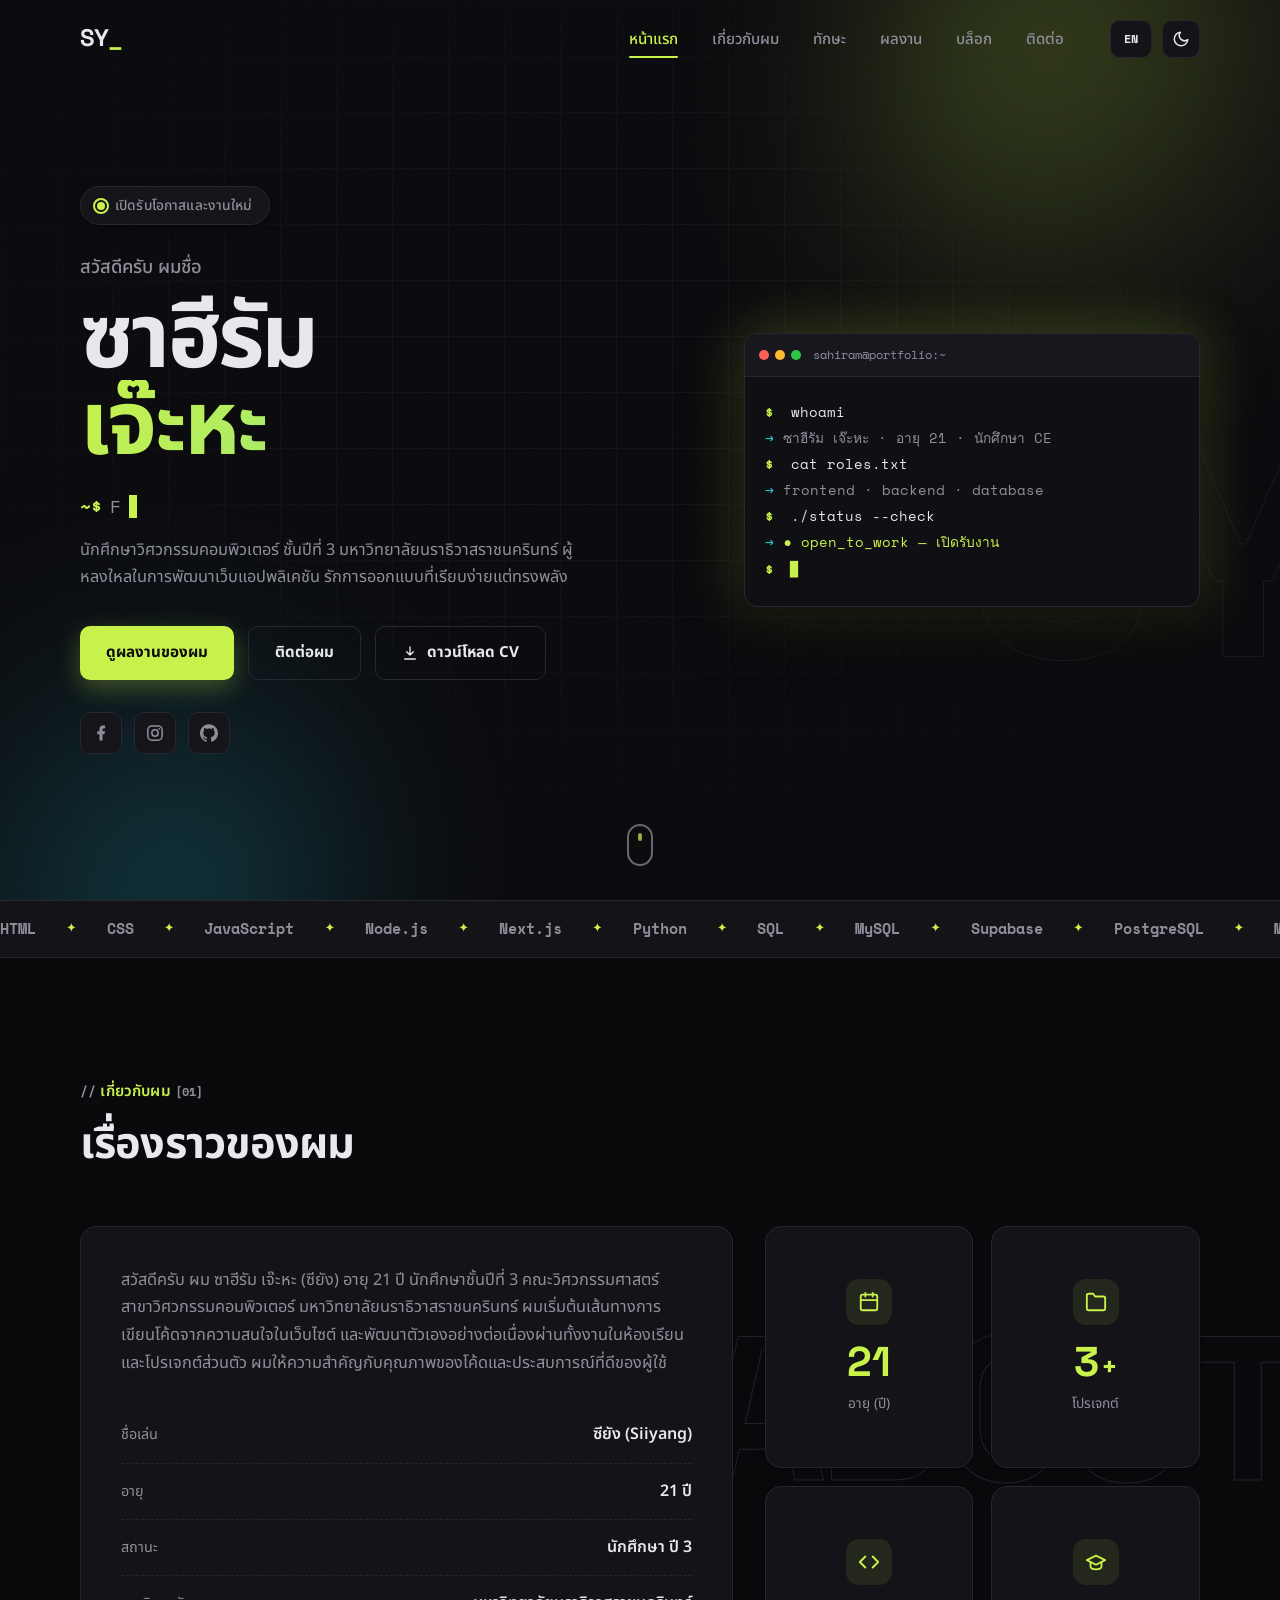
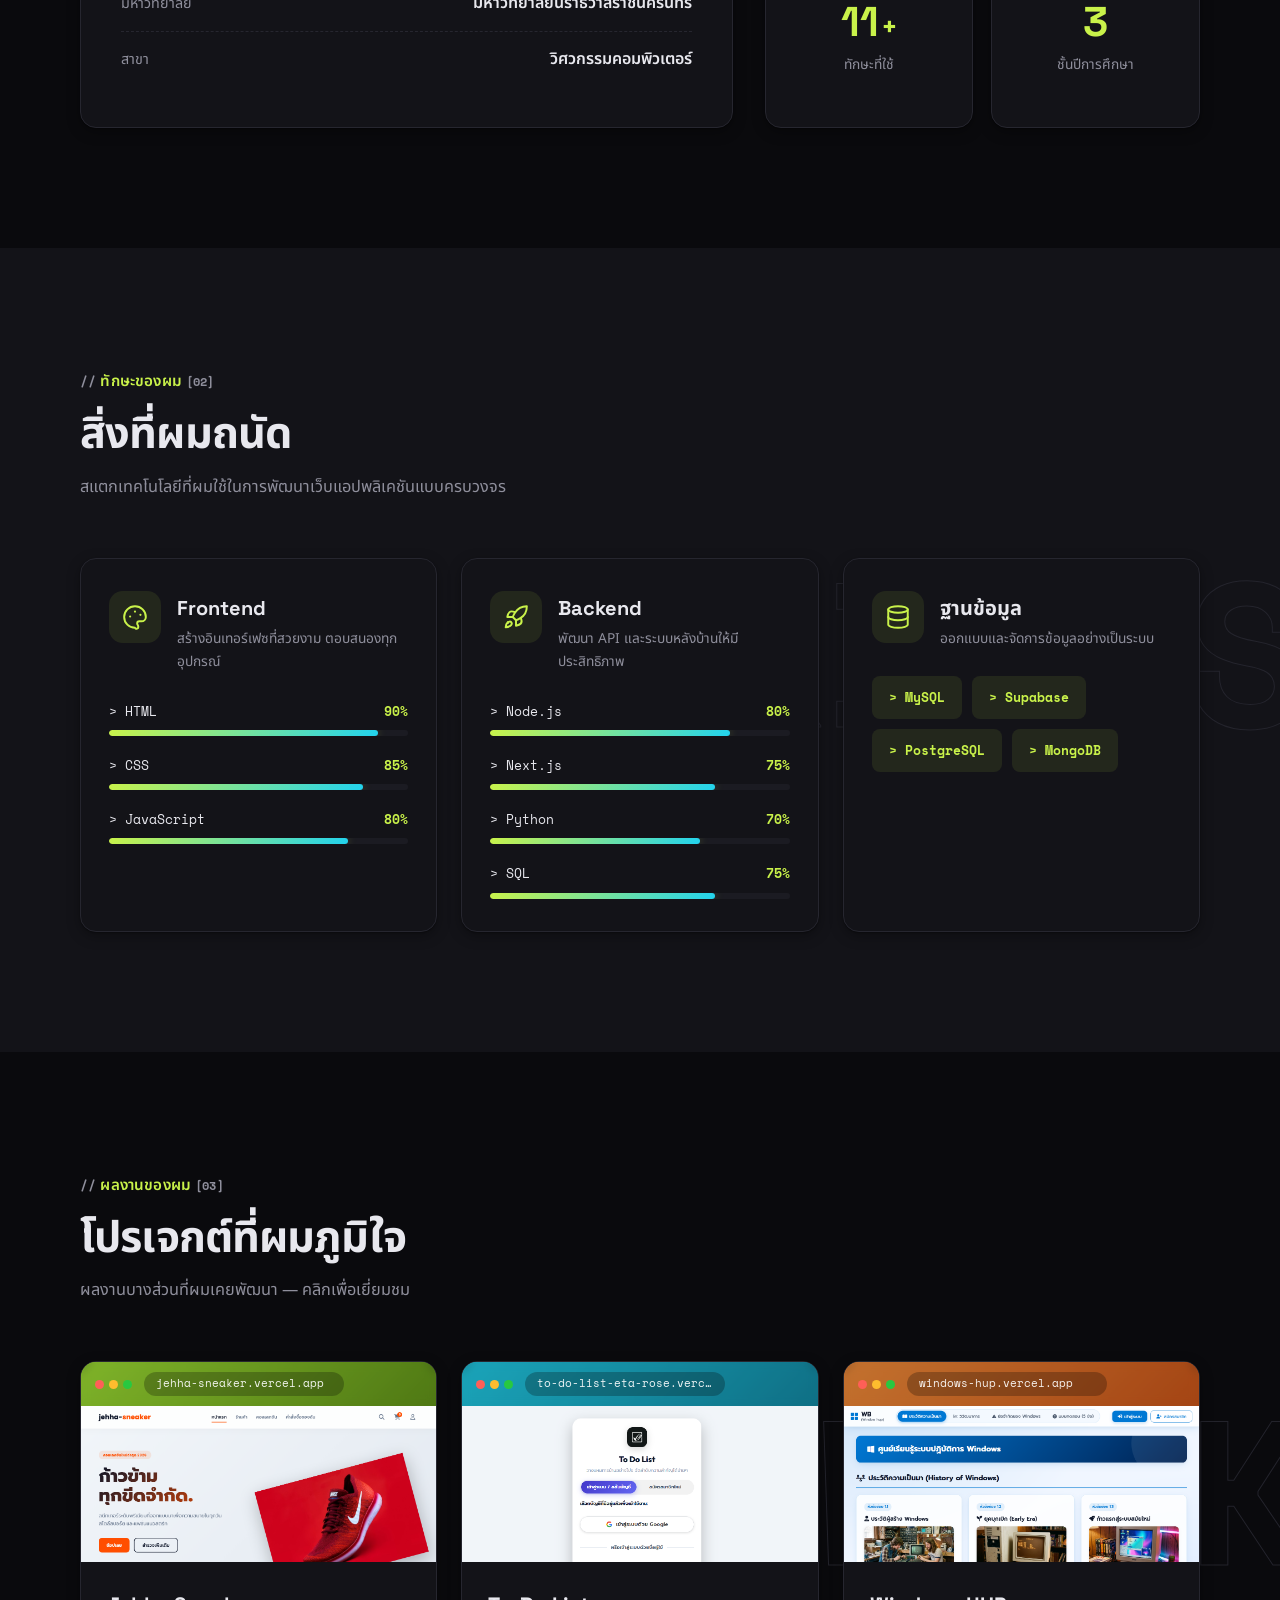
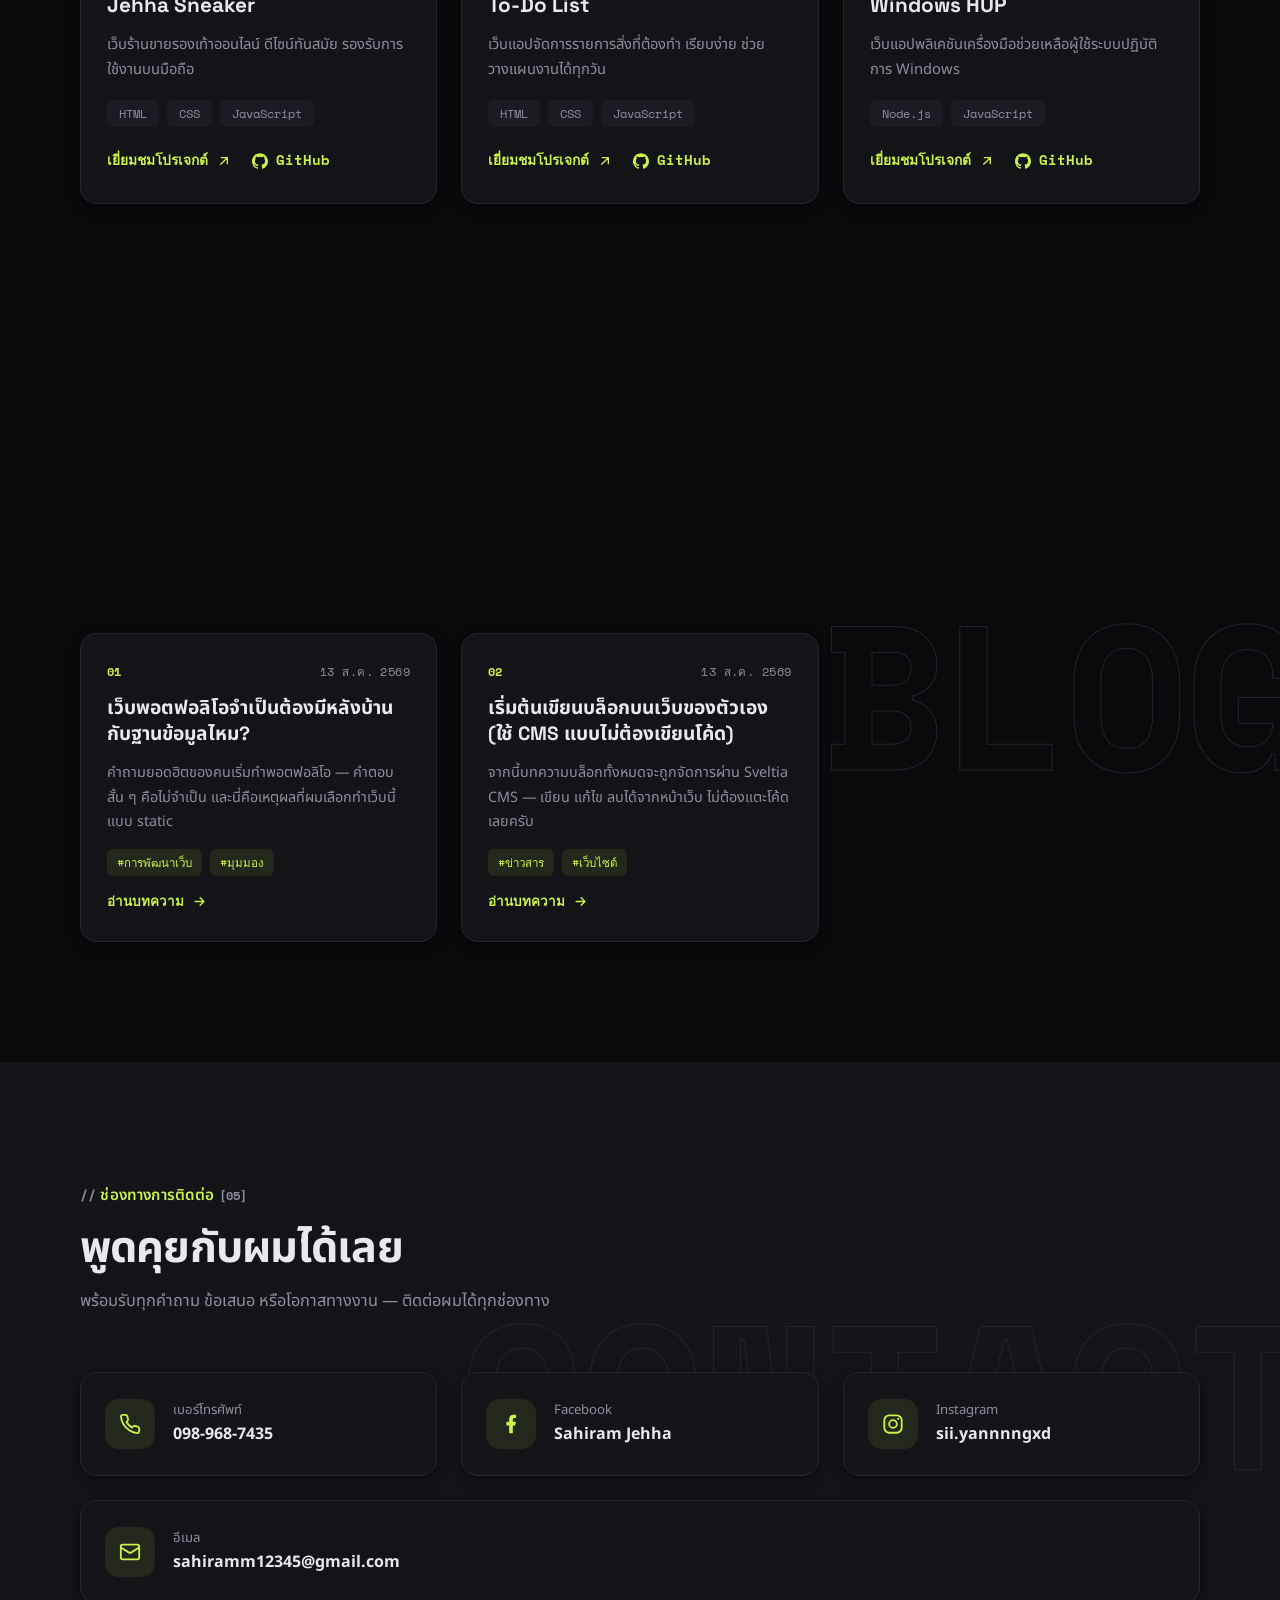
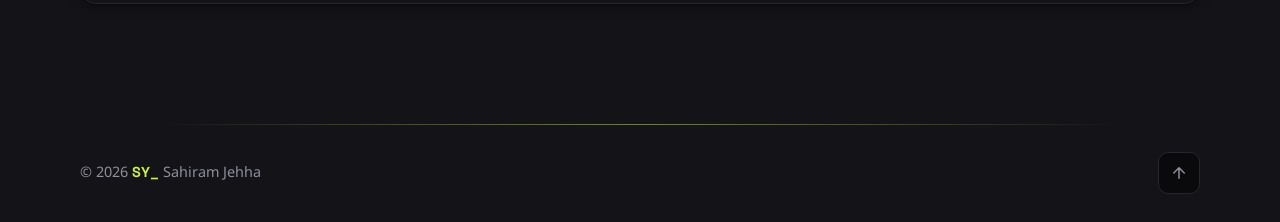
==== commit abe65593: "Update Windows HUP project URL to Vercel" ====
--- a/index.html
+++ b/index.html
@@ -408,10 +408,10 @@
           </article>
 
           <article class="project-card reveal" style="--d:.2s">
-            <a class="project-cover cover-3" href="https://windows-hup.onrender.com/" target="_blank" rel="noopener" aria-label="Windows HUP">
+            <a class="project-cover cover-3" href="https://windows-hup.vercel.app/" target="_blank" rel="noopener" aria-label="Windows HUP">
               <div class="browser-bar" aria-hidden="true">
                 <span class="browser-dots"><i></i><i></i><i></i></span>
-                <span class="browser-url">windows-hup.onrender.com</span>
+                <span class="browser-url">windows-hup.vercel.app</span>
               </div>
               <div class="cover-screen">
                 <img class="cover-img" src="assets/projects/winhup.png" alt="" loading="lazy" />
@@ -427,7 +427,7 @@
                 <span>Node.js</span><span>JavaScript</span>
               </div>
               <div class="project-links">
-                <a class="project-link" href="https://windows-hup.onrender.com/" target="_blank" rel="noopener">
+                <a class="project-link" href="https://windows-hup.vercel.app/" target="_blank" rel="noopener">
                   <span data-i18n="projects.view">เยี่ยมชมโปรเจกต์</span>
                   <svg viewBox="0 0 24 24" width="16" height="16" fill="none" stroke="currentColor" stroke-width="2" stroke-linecap="round" stroke-linejoin="round" aria-hidden="true"><path d="M7 17 17 7M8 7h9v9"/></svg>
                 </a>
--- a/style.css
+++ b/style.css
@@ -988,8 +988,7 @@
   color: var(--muted);
 }
 .blog-num { font-weight: 700; color: var(--accent); }
-.blog-date { text-transform: uppercase; letter-spacing: 0.04em; }
-.blog-readtime { margin-left: auto; }
+.blog-date { text-transform: uppercase; letter-spacing: 0.04em; margin-left: auto; }
 
 .blog-title {
   font-family: "Space Grotesk", "Noto Sans Thai", sans-serif;
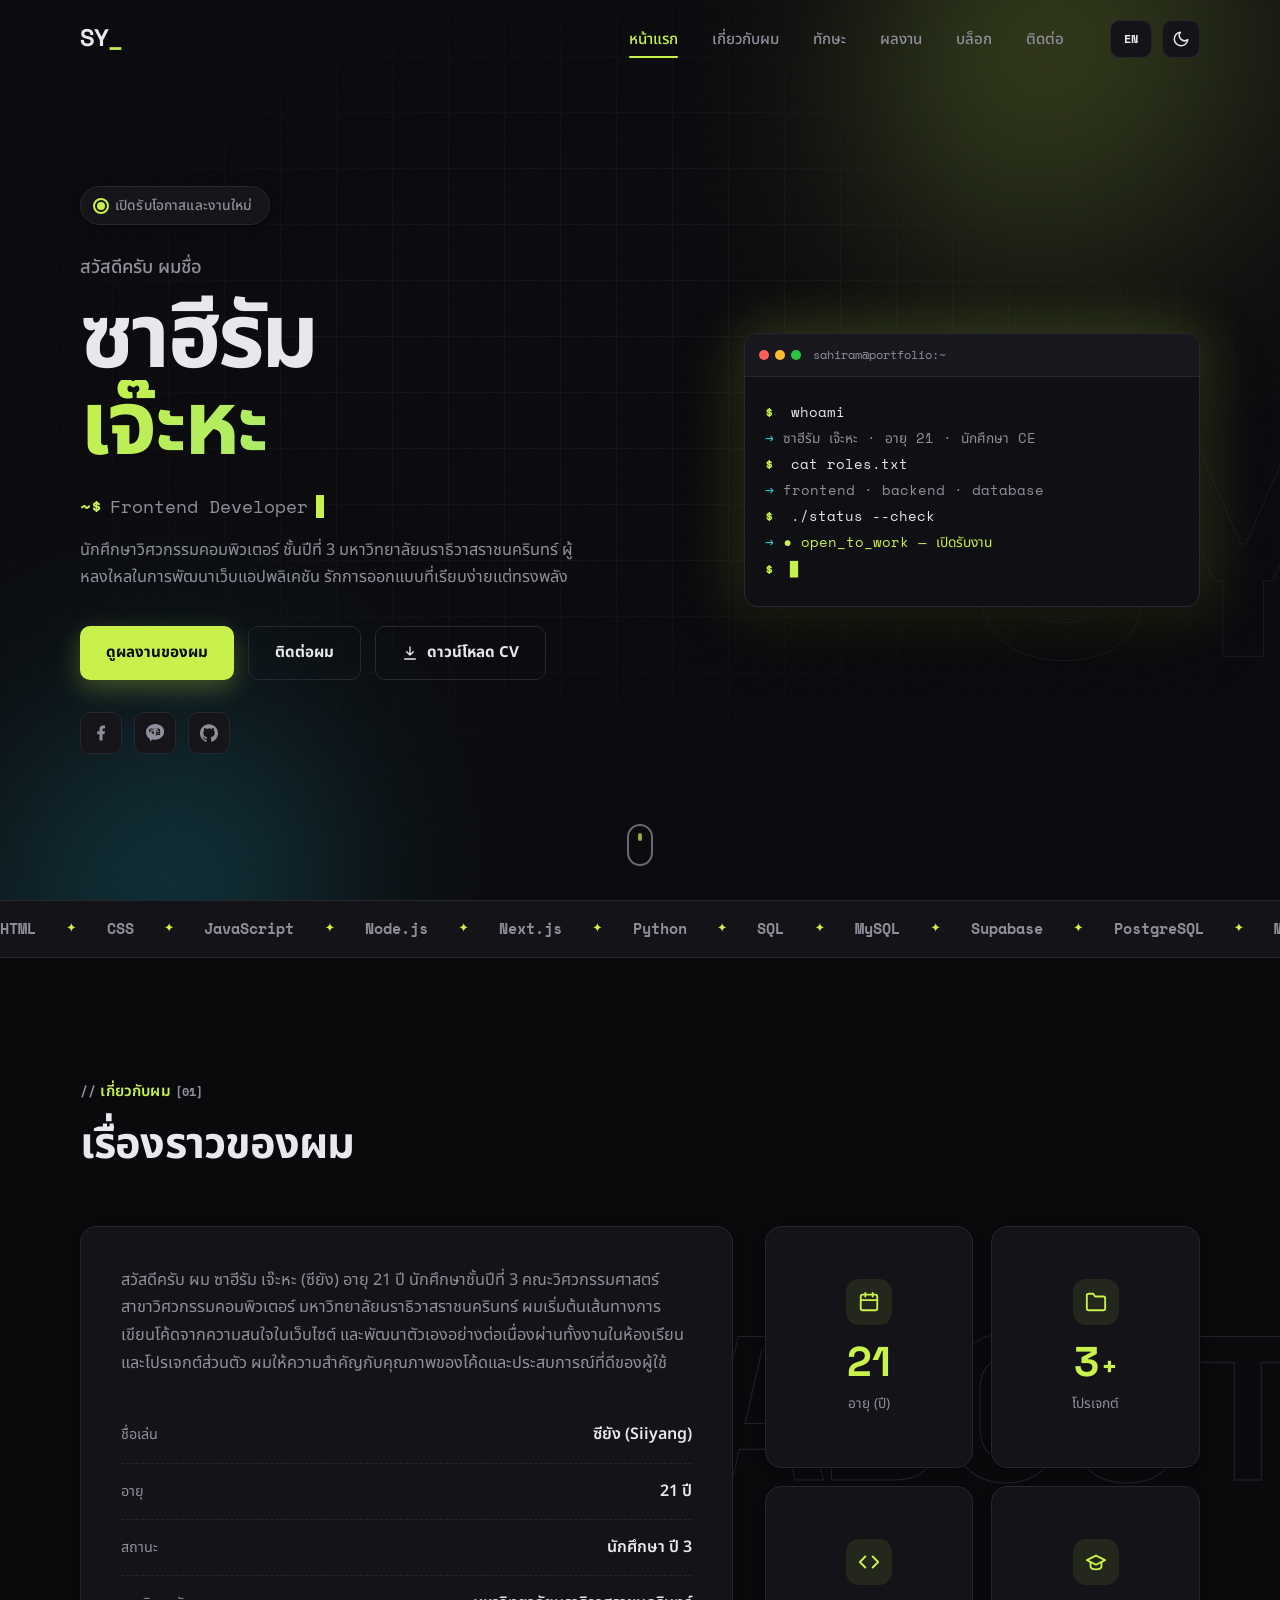
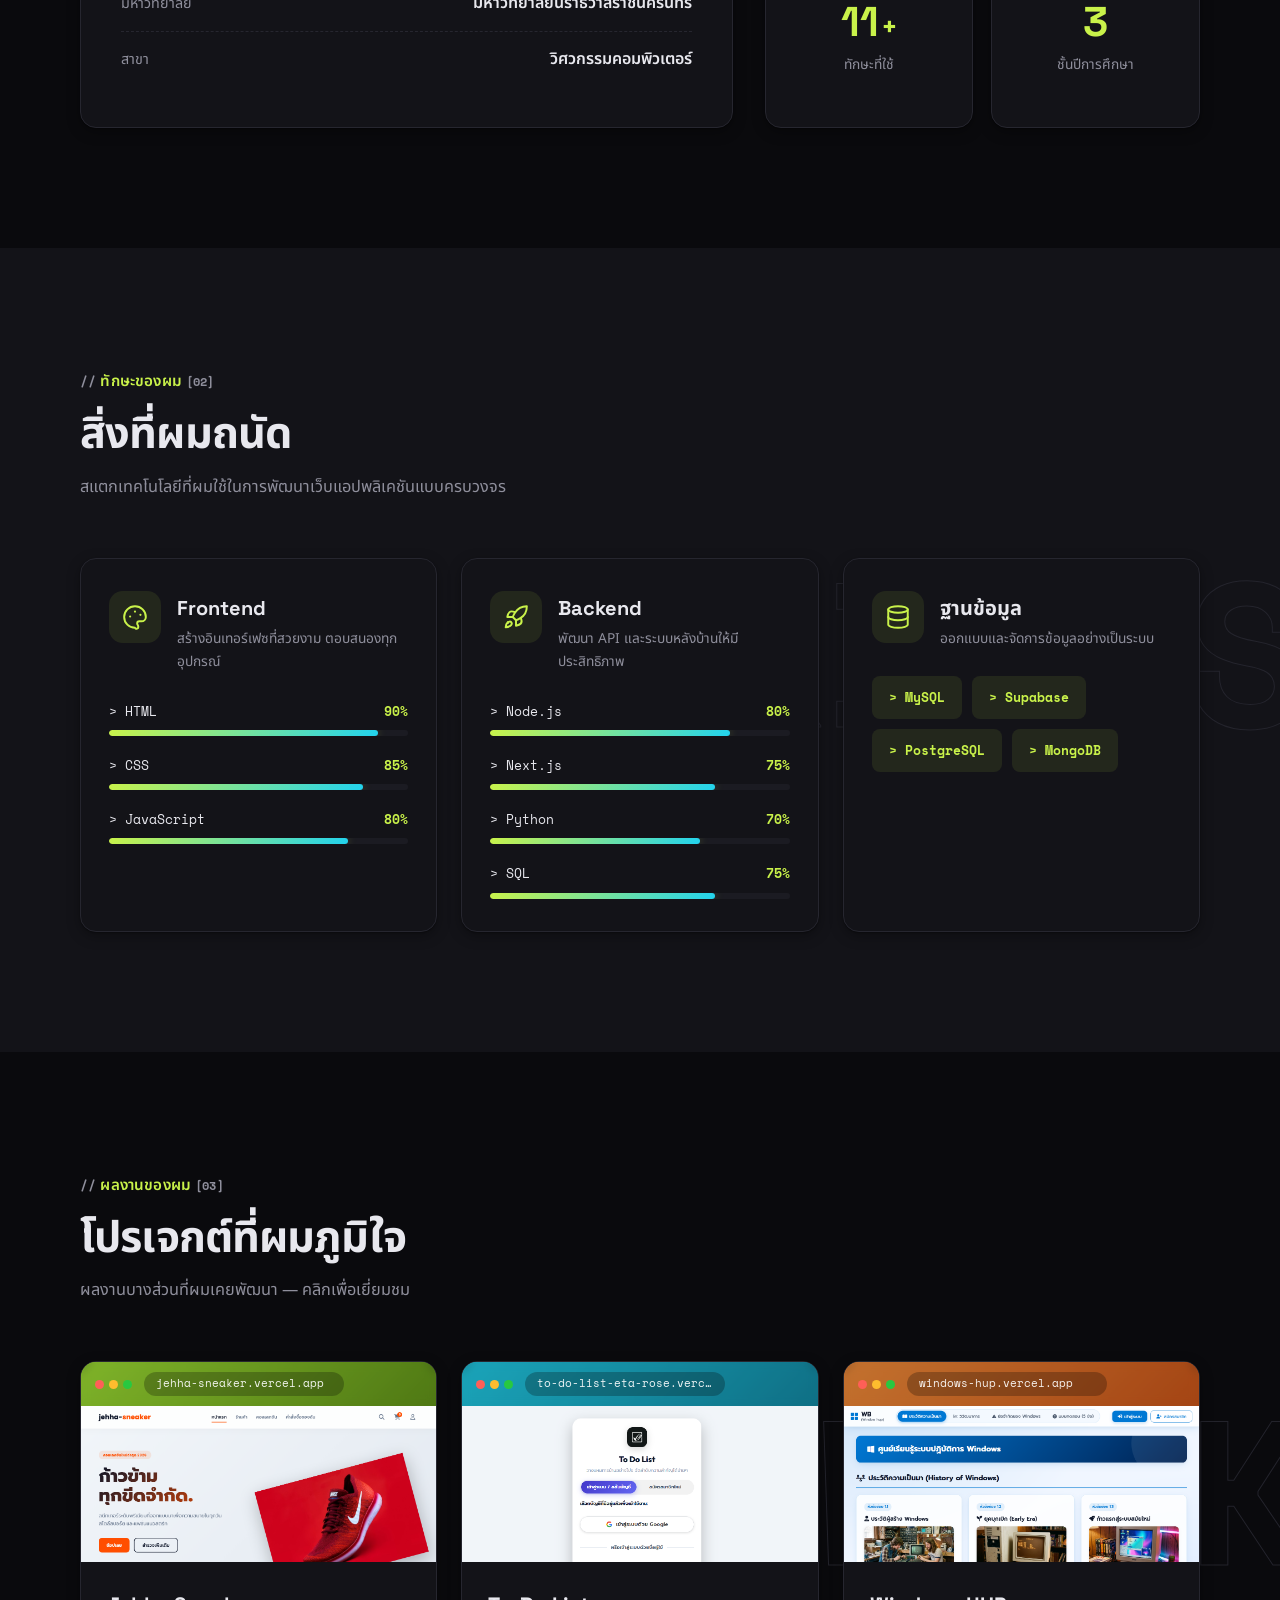
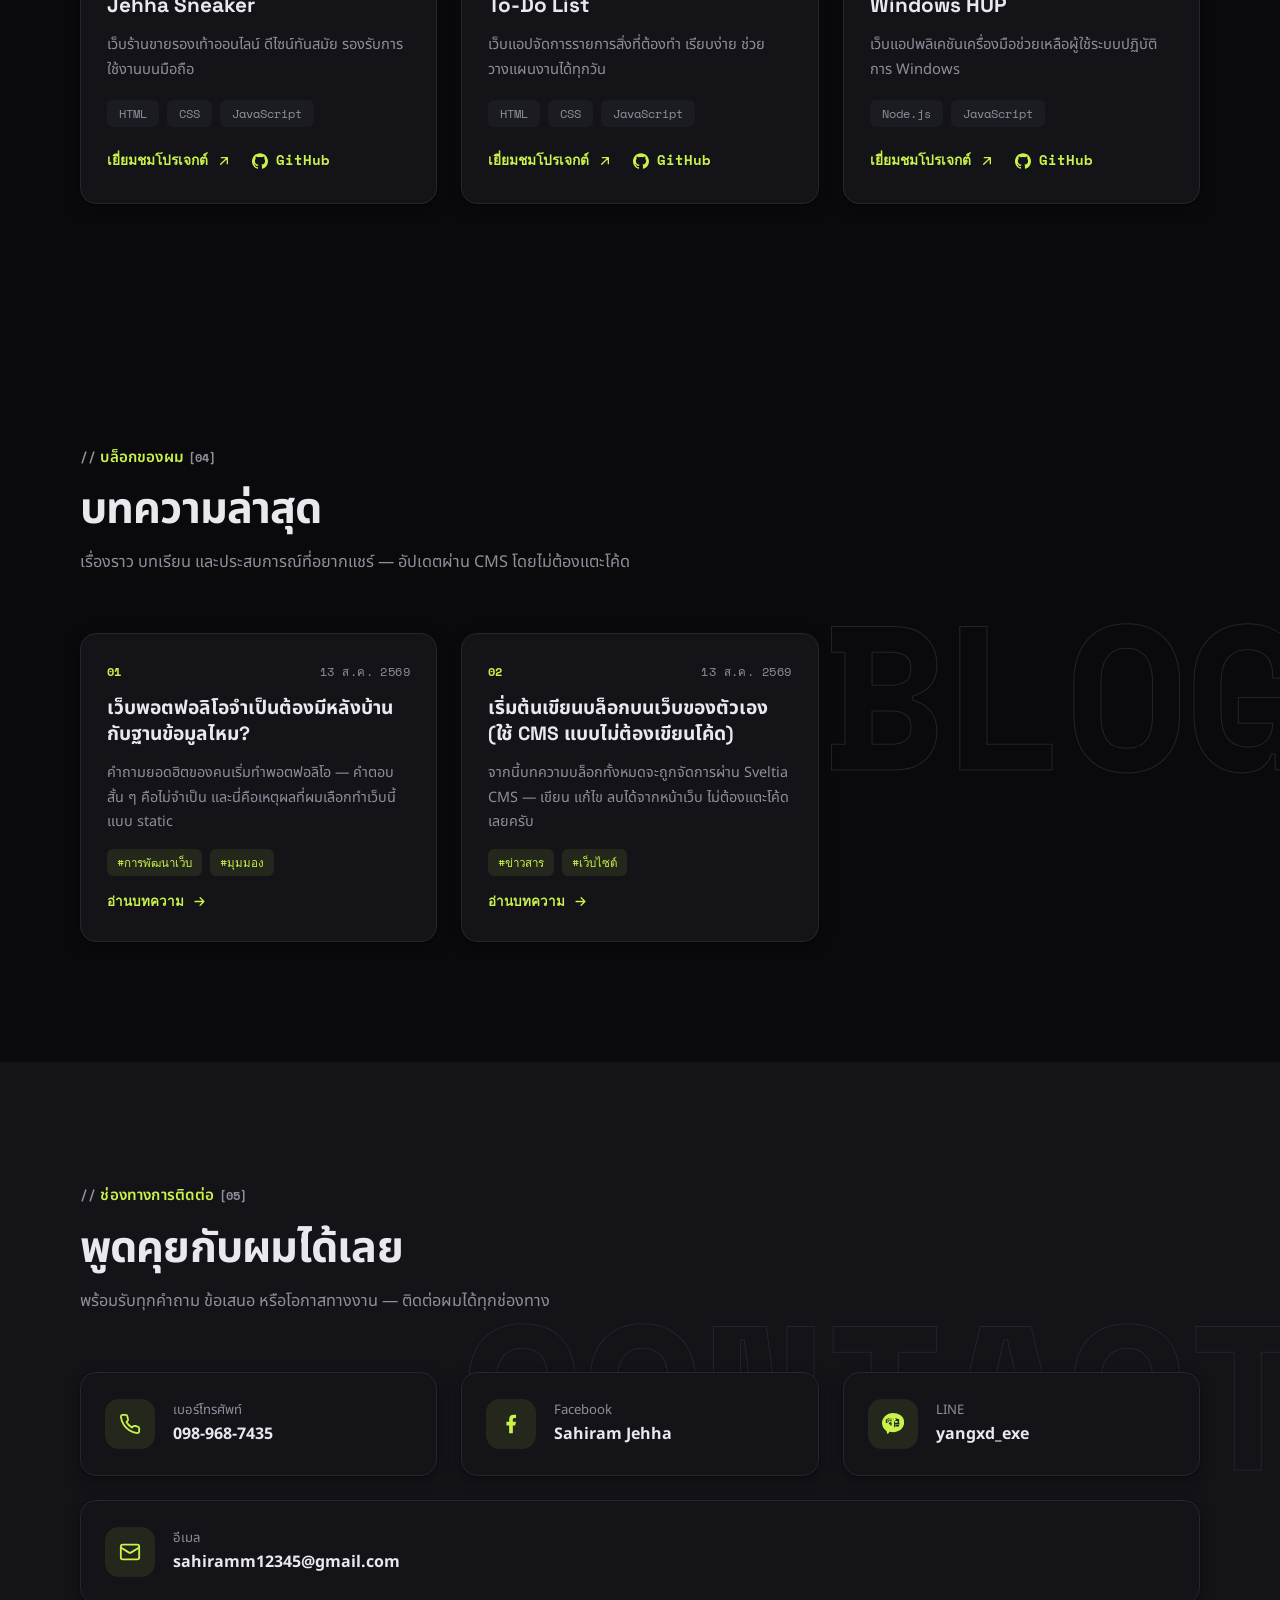
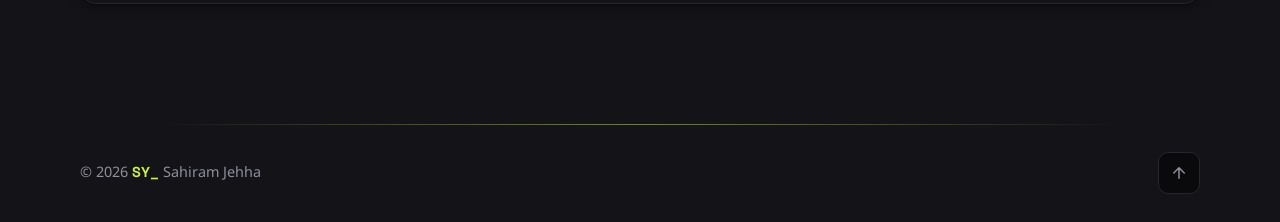
==== commit d513f67b: "Replace Instagram with LINE contact; fix terminal Thai font" ====
--- a/index.html
+++ b/index.html
@@ -107,9 +107,9 @@
                 <path d="M14 13.5h2.5l1-4H14v-2c0-1.03 0-2 2-2h1.5V2.14c-.326-.043-1.557-.14-2.857-.14C11.928 2 10 3.657 10 6.7v2.8H7v4h3V22h4v-8.5z"/>
               </svg>
             </a>
-            <a href="https://www.instagram.com/sii.yannnngxd" target="_blank" rel="noopener" aria-label="Instagram" class="social-btn magnetic">
-              <svg viewBox="0 0 24 24" width="18" height="18" fill="none" stroke="currentColor" stroke-width="2" stroke-linecap="round" stroke-linejoin="round" aria-hidden="true">
-                <rect x="2.5" y="2.5" width="19" height="19" rx="5.5"/><circle cx="12" cy="12" r="4.2"/><circle cx="17.6" cy="6.4" r="1.2" fill="currentColor" stroke="none"/>
+            <a href="https://line.me/ti/p/~yangxd_exe" target="_blank" rel="noopener" aria-label="LINE" class="social-btn magnetic">
+              <svg viewBox="0 0 24 24" width="18" height="18" fill="currentColor" aria-hidden="true">
+                <path d="M18.666 10.5c.184 0 .333.149.333.333v1.334c0 .184-.149.333-.333.333h-2.833v.5h2.5c.184 0 .333.149.333.333V14.5c0 .184-.149.333-.333.333h-3.5a.333.333 0 0 1-.333-.333V13.5c0-.184.149-.333.333-.333h2.167v-.5h-2.5a.333.333 0 0 1-.333-.333v-1.5c0-.184.149-.333.333-.333h2.5V8.667h-2.5a.333.333 0 0 1-.333-.333V6.833c0-.184.149-.333.333-.333H15.5V6c0-.184.149-.333.333-.333h.334c.184 0 .333.149.333.333v.5h2.166zm-4.833-1.5a.333.333 0 0 1 .333.333v6c0 .184-.149.333-.333.333h-.334a.333.333 0 0 1-.333-.333v-6c0-.184.149-.333.333-.333h.334zM7.833 13.667H9v-1.5H7.5v-1.5h2v-1.167a.333.333 0 0 1 .333-.333h.334c.184 0 .333.149.333.333v3.834c0 .184-.149.333-.333.333h-2V13.667zm-2.5-4.5v.333h2.667c.184 0 .333.149.333.333v.5c0 .184-.149.333-.333.333H5.333a.333.333 0 0 1-.333.333H4.5a.333.333 0 0 1-.333-.333v-3.5c0-.184.149-.333.333-.333h4.167c.184 0 .333.149.333.333v.5c0 .184-.149.333-.333.333H5.333zm10-1.5c0 .184-.149.333-.333.333h-.334a.333.333 0 0 1-.333-.333V6.333c0-.184.149-.333.333-.333h.334c.184 0 .333.149.333.333V7.667zm-2.667-1.334v.167c0 .184-.149.333-.333.333h-.334a.333.333 0 0 1-.333-.333v-.5H7.833v1.167h2.5c.184 0 .333.149.333.333v.5c0 .184-.149.333-.333.333H7.5v1.167h2.5c.184 0 .333.149.333.333v.5c0 .184-.149.333-.333.333h-3.5a.333.333 0 0 1-.333-.333v-4.167c0-.184.149-.333.333-.333h4.167c.184 0 .333.149.333.333v.333zM12 0C5.373 0 0 4.925 0 11c0 3.485 1.856 6.57 4.719 8.584.25.184.428.496.482.834.071.446.145 1.022.232 1.618.047.318.28.585.595.68.316.095.64-.01.834-.27.055-.072.85-1.235 1.194-1.72.084-.12.21-.19.344-.19.03 0 .06.003.09.01 1.19.322 2.435.496 3.709.496 6.627 0 12-4.925 12-11S18.627 0 12 0z"/>
               </svg>
             </a>
             <a href="https://github.com/Sxyannnnnnn07" target="_blank" rel="noopener" aria-label="GitHub" class="social-btn magnetic">
@@ -499,15 +499,15 @@
             <svg class="contact-arrow" viewBox="0 0 24 24" width="18" height="18" fill="none" stroke="currentColor" stroke-width="2" stroke-linecap="round" stroke-linejoin="round" aria-hidden="true"><path d="M5 12h14M13 6l6 6-6 6"/></svg>
           </a>
 
-          <a class="contact-card reveal" style="--d:.2s" href="https://www.instagram.com/sii.yannnngxd" target="_blank" rel="noopener">
+          <a class="contact-card reveal" style="--d:.2s" href="https://line.me/ti/p/~yangxd_exe" target="_blank" rel="noopener">
             <span class="contact-icon" aria-hidden="true">
-              <svg viewBox="0 0 24 24" width="22" height="22" fill="none" stroke="currentColor" stroke-width="2" stroke-linecap="round" stroke-linejoin="round">
-                <rect x="2.5" y="2.5" width="19" height="19" rx="5.5"/><circle cx="12" cy="12" r="4.2"/><circle cx="17.6" cy="6.4" r="1.2" fill="currentColor" stroke="none"/>
+              <svg viewBox="0 0 24 24" width="22" height="22" fill="currentColor">
+                <path d="M18.666 10.5c.184 0 .333.149.333.333v1.334c0 .184-.149.333-.333.333h-2.833v.5h2.5c.184 0 .333.149.333.333V14.5c0 .184-.149.333-.333.333h-3.5a.333.333 0 0 1-.333-.333V13.5c0-.184.149-.333.333-.333h2.167v-.5h-2.5a.333.333 0 0 1-.333-.333v-1.5c0-.184.149-.333.333-.333h2.5V8.667h-2.5a.333.333 0 0 1-.333-.333V6.833c0-.184.149-.333.333-.333H15.5V6c0-.184.149-.333.333-.333h.334c.184 0 .333.149.333.333v.5h2.166zm-4.833-1.5a.333.333 0 0 1 .333.333v6c0 .184-.149.333-.333.333h-.334a.333.333 0 0 1-.333-.333v-6c0-.184.149-.333.333-.333h.334zM7.833 13.667H9v-1.5H7.5v-1.5h2v-1.167a.333.333 0 0 1 .333-.333h.334c.184 0 .333.149.333.333v3.834c0 .184-.149.333-.333.333h-2V13.667zm-2.5-4.5v.333h2.667c.184 0 .333.149.333.333v.5c0 .184-.149.333-.333.333H5.333a.333.333 0 0 1-.333.333H4.5a.333.333 0 0 1-.333-.333v-3.5c0-.184.149-.333.333-.333h4.167c.184 0 .333.149.333.333v.5c0 .184-.149.333-.333.333H5.333zm10-1.5c0 .184-.149.333-.333.333h-.334a.333.333 0 0 1-.333-.333V6.333c0-.184.149-.333.333-.333h.334c.184 0 .333.149.333.333V7.667zm-2.667-1.334v.167c0 .184-.149.333-.333.333h-.334a.333.333 0 0 1-.333-.333v-.5H7.833v1.167h2.5c.184 0 .333.149.333.333v.5c0 .184-.149.333-.333.333H7.5v1.167h2.5c.184 0 .333.149.333.333v.5c0 .184-.149.333-.333.333h-3.5a.333.333 0 0 1-.333-.333v-4.167c0-.184.149-.333.333-.333h4.167c.184 0 .333.149.333.333v.333zM12 0C5.373 0 0 4.925 0 11c0 3.485 1.856 6.57 4.719 8.584.25.184.428.496.482.834.071.446.145 1.022.232 1.618.047.318.28.585.595.68.316.095.64-.01.834-.27.055-.072.85-1.235 1.194-1.72.084-.12.21-.19.344-.19.03 0 .06.003.09.01 1.19.322 2.435.496 3.709.496 6.627 0 12-4.925 12-11S18.627 0 12 0z"/>
               </svg>
             </span>
             <div class="contact-info">
-              <span class="contact-label">Instagram</span>
-              <span class="contact-value">sii.yannnngxd</span>
+              <span class="contact-label">LINE</span>
+              <span class="contact-value">yangxd_exe</span>
             </div>
             <svg class="contact-arrow" viewBox="0 0 24 24" width="18" height="18" fill="none" stroke="currentColor" stroke-width="2" stroke-linecap="round" stroke-linejoin="round" aria-hidden="true"><path d="M5 12h14M13 6l6 6-6 6"/></svg>
           </a>
--- a/style.css
+++ b/style.css
@@ -542,7 +542,7 @@
 }
 .term-body {
   padding: 22px 20px 24px;
-  font-family: "Space Mono", monospace;
+  font-family: "Space Mono", "Noto Sans Thai", monospace;
   font-size: 0.86rem;
   line-height: 1.9;
 }
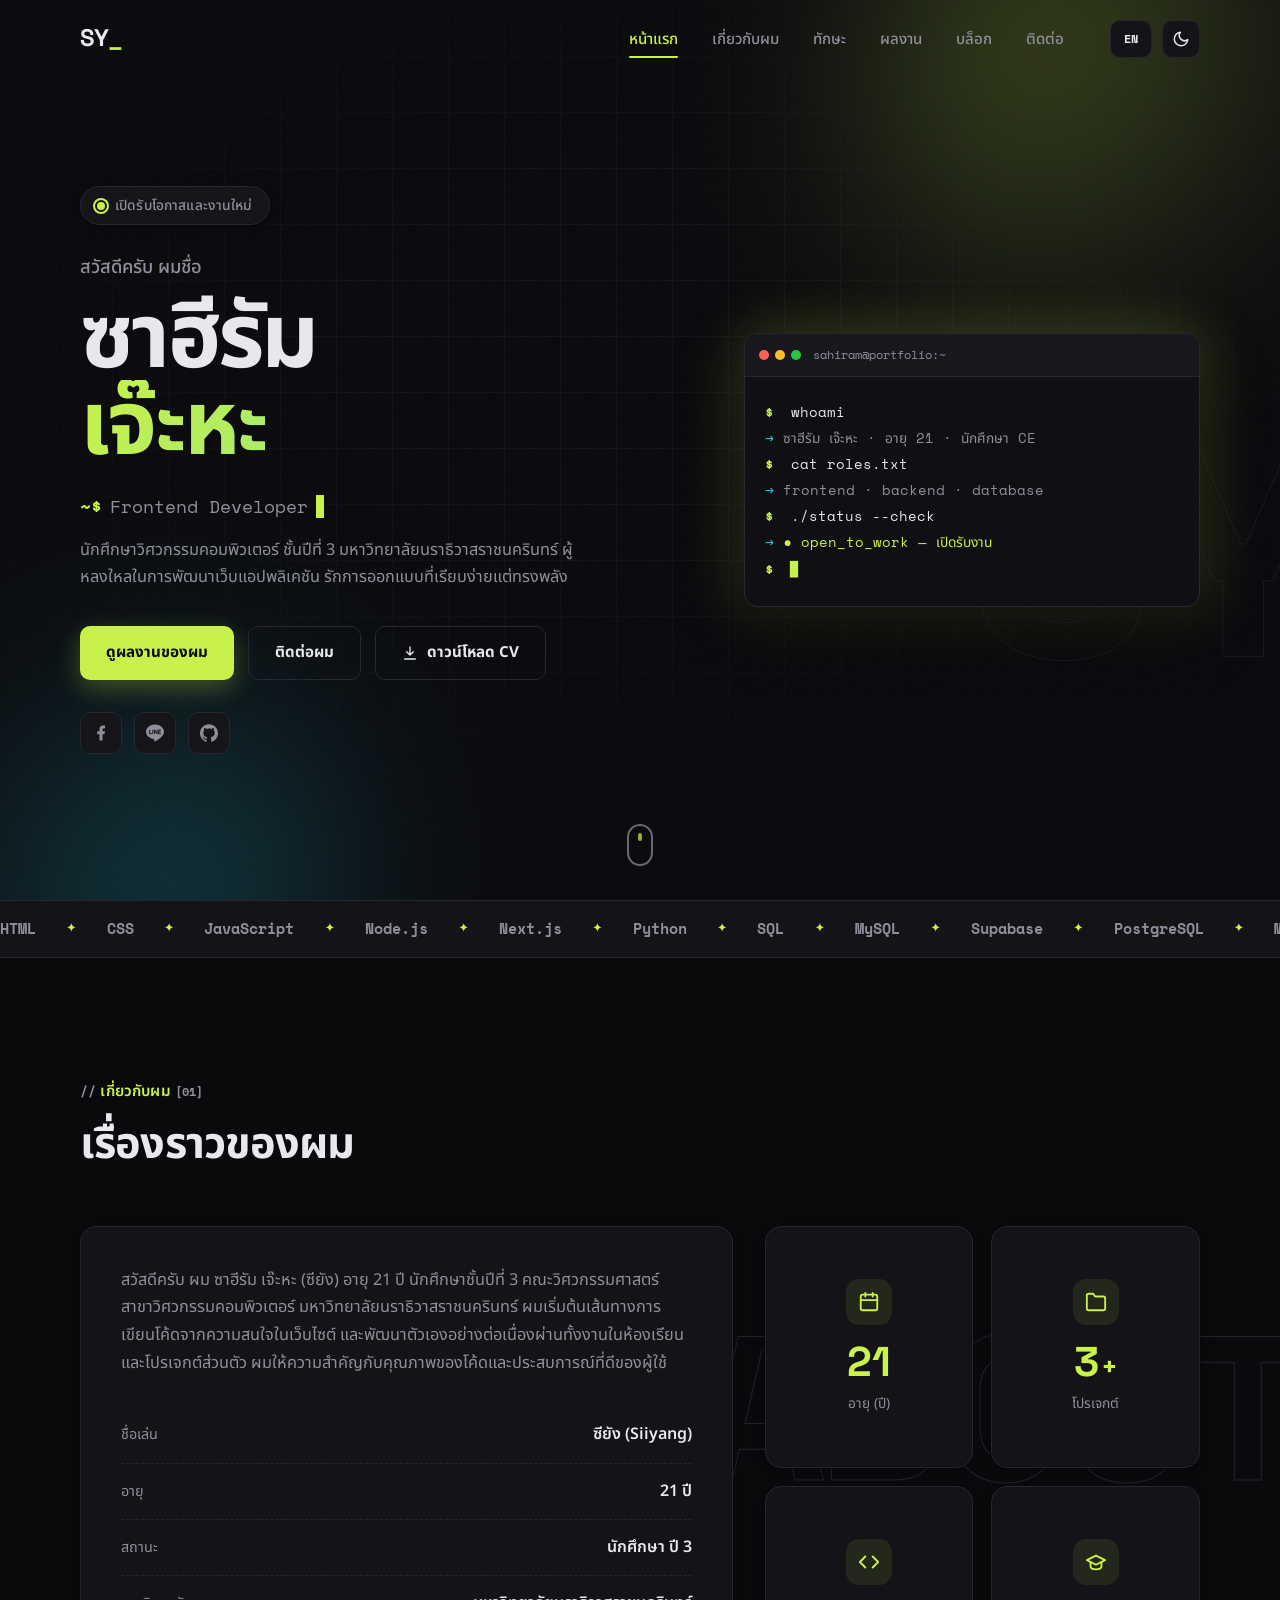
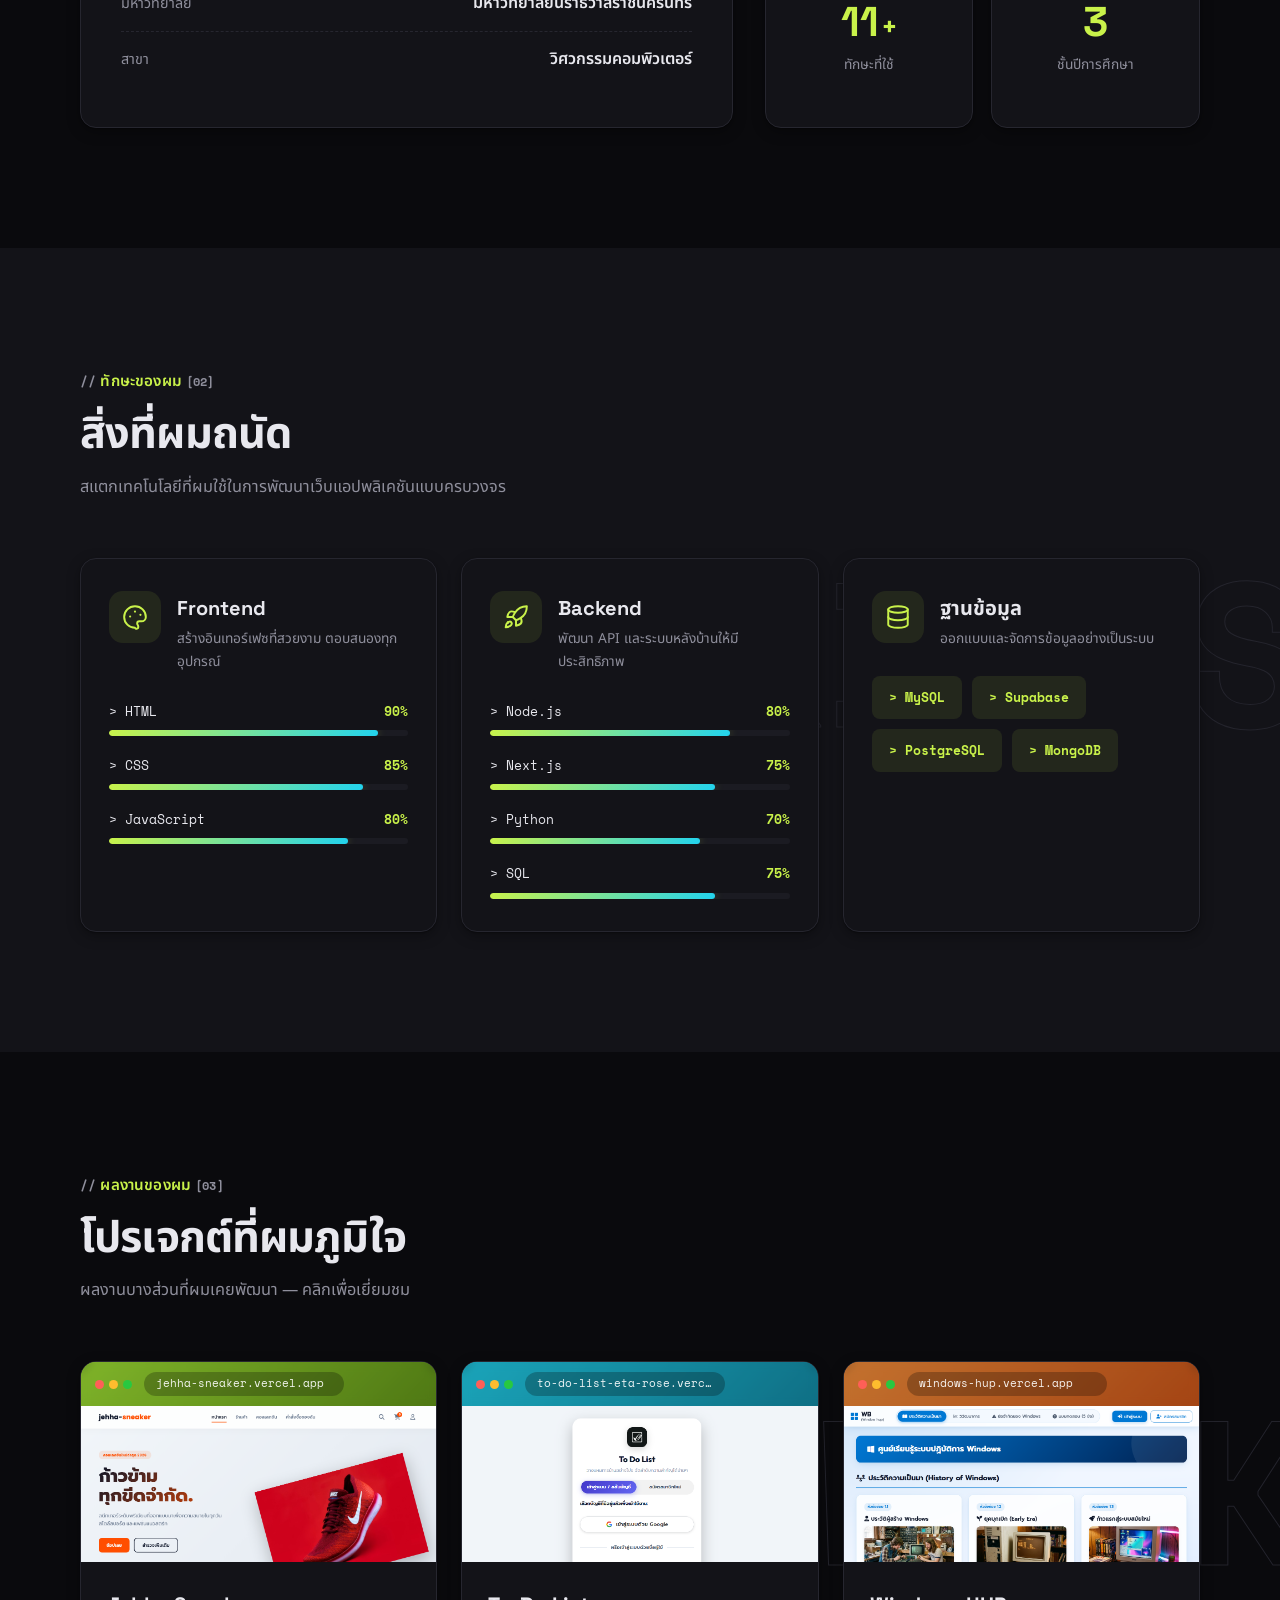
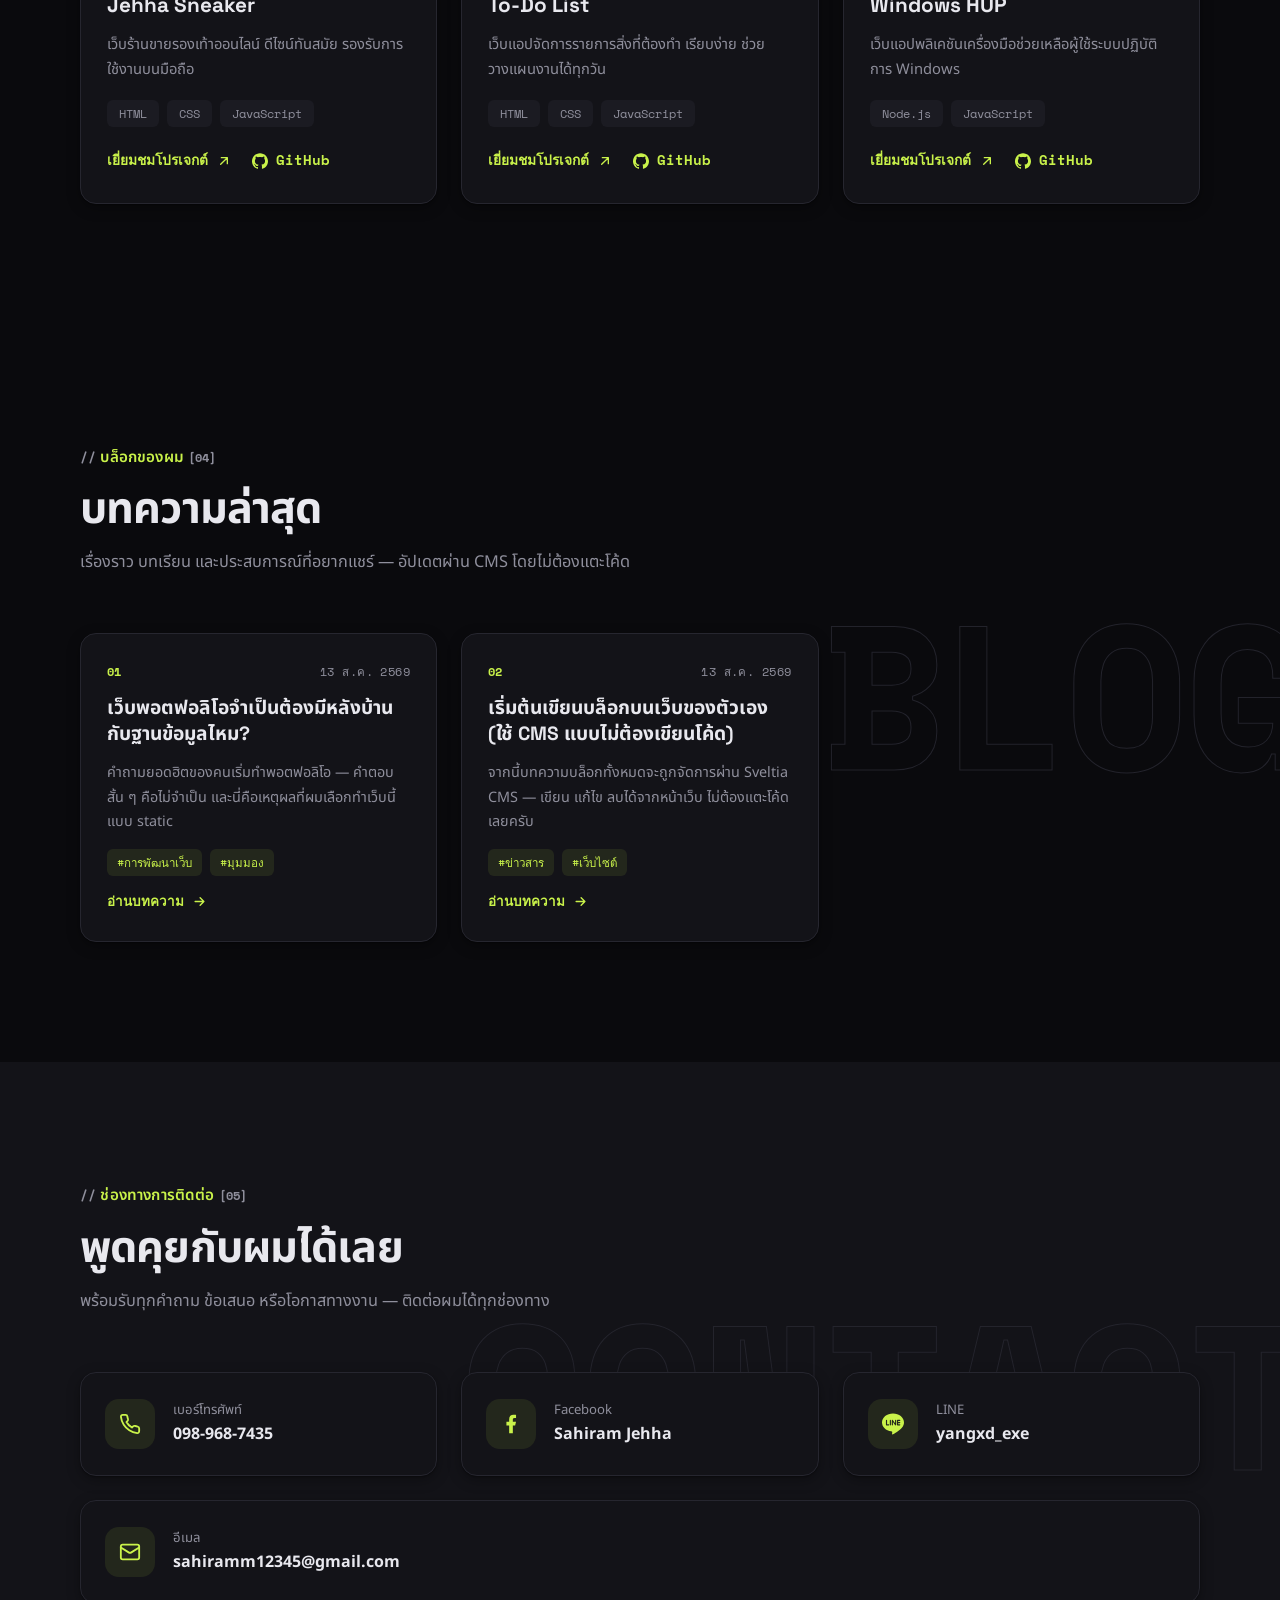
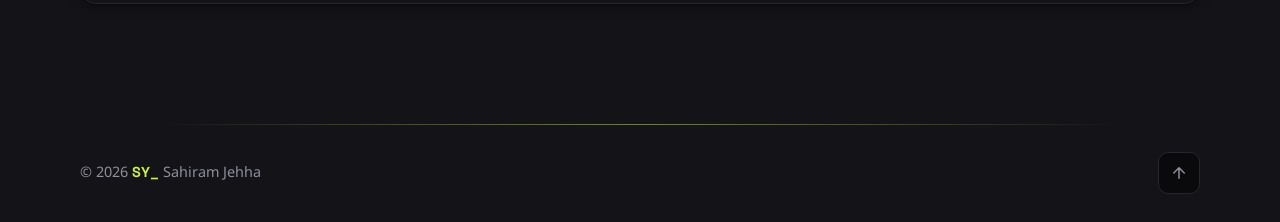
==== commit e7bd1a64: "Fix LINE logo with verified official icon path" ====
--- a/index.html
+++ b/index.html
@@ -109,7 +109,7 @@
             </a>
             <a href="https://line.me/ti/p/~yangxd_exe" target="_blank" rel="noopener" aria-label="LINE" class="social-btn magnetic">
               <svg viewBox="0 0 24 24" width="18" height="18" fill="currentColor" aria-hidden="true">
-                <path d="M18.666 10.5c.184 0 .333.149.333.333v1.334c0 .184-.149.333-.333.333h-2.833v.5h2.5c.184 0 .333.149.333.333V14.5c0 .184-.149.333-.333.333h-3.5a.333.333 0 0 1-.333-.333V13.5c0-.184.149-.333.333-.333h2.167v-.5h-2.5a.333.333 0 0 1-.333-.333v-1.5c0-.184.149-.333.333-.333h2.5V8.667h-2.5a.333.333 0 0 1-.333-.333V6.833c0-.184.149-.333.333-.333H15.5V6c0-.184.149-.333.333-.333h.334c.184 0 .333.149.333.333v.5h2.166zm-4.833-1.5a.333.333 0 0 1 .333.333v6c0 .184-.149.333-.333.333h-.334a.333.333 0 0 1-.333-.333v-6c0-.184.149-.333.333-.333h.334zM7.833 13.667H9v-1.5H7.5v-1.5h2v-1.167a.333.333 0 0 1 .333-.333h.334c.184 0 .333.149.333.333v3.834c0 .184-.149.333-.333.333h-2V13.667zm-2.5-4.5v.333h2.667c.184 0 .333.149.333.333v.5c0 .184-.149.333-.333.333H5.333a.333.333 0 0 1-.333.333H4.5a.333.333 0 0 1-.333-.333v-3.5c0-.184.149-.333.333-.333h4.167c.184 0 .333.149.333.333v.5c0 .184-.149.333-.333.333H5.333zm10-1.5c0 .184-.149.333-.333.333h-.334a.333.333 0 0 1-.333-.333V6.333c0-.184.149-.333.333-.333h.334c.184 0 .333.149.333.333V7.667zm-2.667-1.334v.167c0 .184-.149.333-.333.333h-.334a.333.333 0 0 1-.333-.333v-.5H7.833v1.167h2.5c.184 0 .333.149.333.333v.5c0 .184-.149.333-.333.333H7.5v1.167h2.5c.184 0 .333.149.333.333v.5c0 .184-.149.333-.333.333h-3.5a.333.333 0 0 1-.333-.333v-4.167c0-.184.149-.333.333-.333h4.167c.184 0 .333.149.333.333v.333zM12 0C5.373 0 0 4.925 0 11c0 3.485 1.856 6.57 4.719 8.584.25.184.428.496.482.834.071.446.145 1.022.232 1.618.047.318.28.585.595.68.316.095.64-.01.834-.27.055-.072.85-1.235 1.194-1.72.084-.12.21-.19.344-.19.03 0 .06.003.09.01 1.19.322 2.435.496 3.709.496 6.627 0 12-4.925 12-11S18.627 0 12 0z"/>
+                <path d="M19.365 9.863c.349 0 .63.285.63.631 0 .345-.281.63-.63.63H17.61v1.125h1.755c.349 0 .63.283.63.63 0 .344-.281.629-.63.629h-2.386c-.345 0-.627-.285-.627-.629V8.108c0-.345.282-.63.63-.63h2.386c.346 0 .627.285.627.63 0 .349-.281.63-.63.63H17.61v1.125h1.755zm-3.855 3.016c0 .27-.174.51-.432.596-.064.021-.133.031-.199.031-.211 0-.391-.09-.51-.25l-2.443-3.317v2.94c0 .344-.279.629-.631.629-.346 0-.626-.285-.626-.629V8.108c0-.27.173-.51.43-.595.06-.023.136-.033.194-.033.195 0 .375.104.495.254l2.462 3.33V8.108c0-.345.282-.63.63-.63.345 0 .63.285.63.63v4.771zm-5.741 0c0 .344-.282.629-.631.629-.345 0-.627-.285-.627-.629V8.108c0-.345.282-.63.63-.63.346 0 .628.285.628.63v4.771zm-2.466.629H4.917c-.345 0-.63-.285-.63-.629V8.108c0-.345.285-.63.63-.63.348 0 .63.285.63.63v4.141h1.756c.348 0 .629.283.629.63 0 .344-.282.629-.629.629M24 10.314C24 4.943 18.615.572 12 .572S0 4.943 0 10.314c0 4.811 4.27 8.842 10.035 9.608.391.082.923.258 1.058.59.12.301.079.766.038 1.08l-.164 1.02c-.045.301-.24 1.186 1.049.645 1.291-.539 6.916-4.078 9.436-6.975C23.176 14.393 24 12.458 24 10.314"/>
               </svg>
             </a>
             <a href="https://github.com/Sxyannnnnnn07" target="_blank" rel="noopener" aria-label="GitHub" class="social-btn magnetic">
@@ -502,7 +502,7 @@
           <a class="contact-card reveal" style="--d:.2s" href="https://line.me/ti/p/~yangxd_exe" target="_blank" rel="noopener">
             <span class="contact-icon" aria-hidden="true">
               <svg viewBox="0 0 24 24" width="22" height="22" fill="currentColor">
-                <path d="M18.666 10.5c.184 0 .333.149.333.333v1.334c0 .184-.149.333-.333.333h-2.833v.5h2.5c.184 0 .333.149.333.333V14.5c0 .184-.149.333-.333.333h-3.5a.333.333 0 0 1-.333-.333V13.5c0-.184.149-.333.333-.333h2.167v-.5h-2.5a.333.333 0 0 1-.333-.333v-1.5c0-.184.149-.333.333-.333h2.5V8.667h-2.5a.333.333 0 0 1-.333-.333V6.833c0-.184.149-.333.333-.333H15.5V6c0-.184.149-.333.333-.333h.334c.184 0 .333.149.333.333v.5h2.166zm-4.833-1.5a.333.333 0 0 1 .333.333v6c0 .184-.149.333-.333.333h-.334a.333.333 0 0 1-.333-.333v-6c0-.184.149-.333.333-.333h.334zM7.833 13.667H9v-1.5H7.5v-1.5h2v-1.167a.333.333 0 0 1 .333-.333h.334c.184 0 .333.149.333.333v3.834c0 .184-.149.333-.333.333h-2V13.667zm-2.5-4.5v.333h2.667c.184 0 .333.149.333.333v.5c0 .184-.149.333-.333.333H5.333a.333.333 0 0 1-.333.333H4.5a.333.333 0 0 1-.333-.333v-3.5c0-.184.149-.333.333-.333h4.167c.184 0 .333.149.333.333v.5c0 .184-.149.333-.333.333H5.333zm10-1.5c0 .184-.149.333-.333.333h-.334a.333.333 0 0 1-.333-.333V6.333c0-.184.149-.333.333-.333h.334c.184 0 .333.149.333.333V7.667zm-2.667-1.334v.167c0 .184-.149.333-.333.333h-.334a.333.333 0 0 1-.333-.333v-.5H7.833v1.167h2.5c.184 0 .333.149.333.333v.5c0 .184-.149.333-.333.333H7.5v1.167h2.5c.184 0 .333.149.333.333v.5c0 .184-.149.333-.333.333h-3.5a.333.333 0 0 1-.333-.333v-4.167c0-.184.149-.333.333-.333h4.167c.184 0 .333.149.333.333v.333zM12 0C5.373 0 0 4.925 0 11c0 3.485 1.856 6.57 4.719 8.584.25.184.428.496.482.834.071.446.145 1.022.232 1.618.047.318.28.585.595.68.316.095.64-.01.834-.27.055-.072.85-1.235 1.194-1.72.084-.12.21-.19.344-.19.03 0 .06.003.09.01 1.19.322 2.435.496 3.709.496 6.627 0 12-4.925 12-11S18.627 0 12 0z"/>
+                <path d="M19.365 9.863c.349 0 .63.285.63.631 0 .345-.281.63-.63.63H17.61v1.125h1.755c.349 0 .63.283.63.63 0 .344-.281.629-.63.629h-2.386c-.345 0-.627-.285-.627-.629V8.108c0-.345.282-.63.63-.63h2.386c.346 0 .627.285.627.63 0 .349-.281.63-.63.63H17.61v1.125h1.755zm-3.855 3.016c0 .27-.174.51-.432.596-.064.021-.133.031-.199.031-.211 0-.391-.09-.51-.25l-2.443-3.317v2.94c0 .344-.279.629-.631.629-.346 0-.626-.285-.626-.629V8.108c0-.27.173-.51.43-.595.06-.023.136-.033.194-.033.195 0 .375.104.495.254l2.462 3.33V8.108c0-.345.282-.63.63-.63.345 0 .63.285.63.63v4.771zm-5.741 0c0 .344-.282.629-.631.629-.345 0-.627-.285-.627-.629V8.108c0-.345.282-.63.63-.63.346 0 .628.285.628.63v4.771zm-2.466.629H4.917c-.345 0-.63-.285-.63-.629V8.108c0-.345.285-.63.63-.63.348 0 .63.285.63.63v4.141h1.756c.348 0 .629.283.629.63 0 .344-.282.629-.629.629M24 10.314C24 4.943 18.615.572 12 .572S0 4.943 0 10.314c0 4.811 4.27 8.842 10.035 9.608.391.082.923.258 1.058.59.12.301.079.766.038 1.08l-.164 1.02c-.045.301-.24 1.186 1.049.645 1.291-.539 6.916-4.078 9.436-6.975C23.176 14.393 24 12.458 24 10.314"/>
               </svg>
             </span>
             <div class="contact-info">
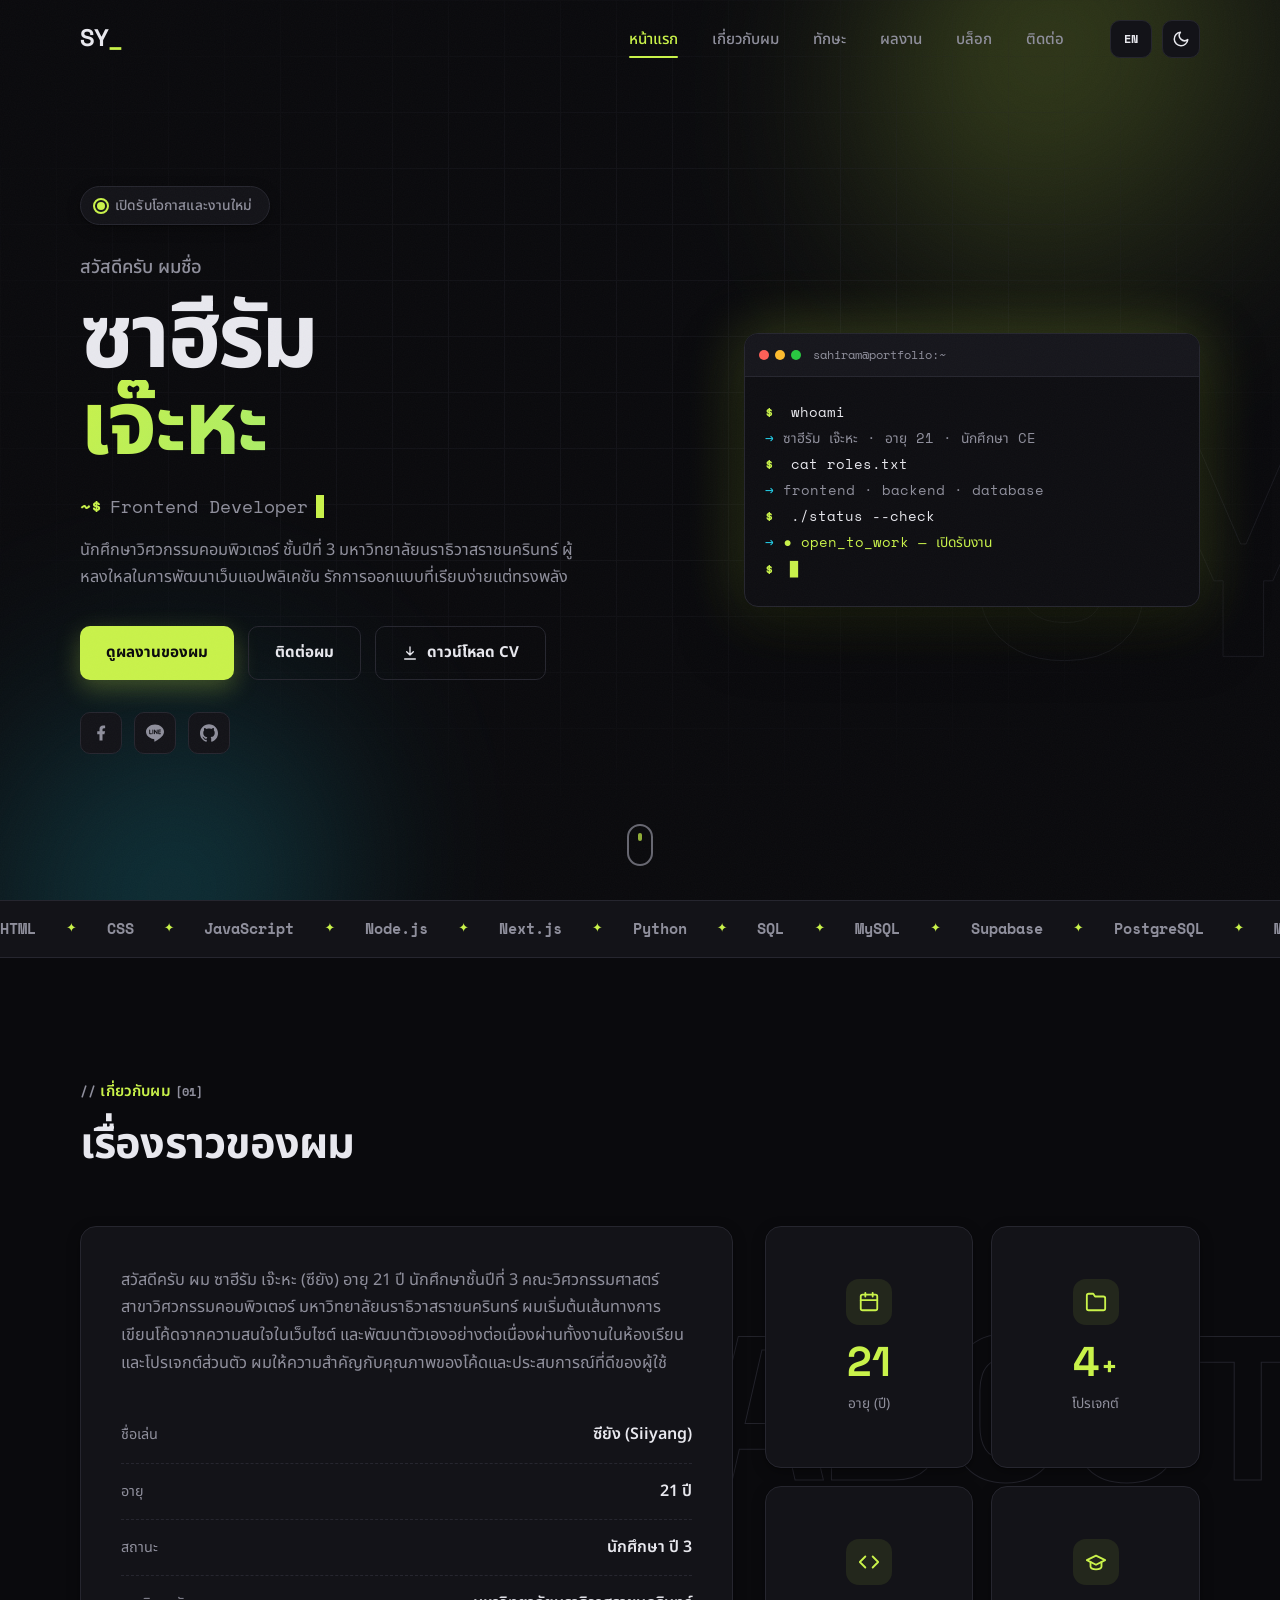
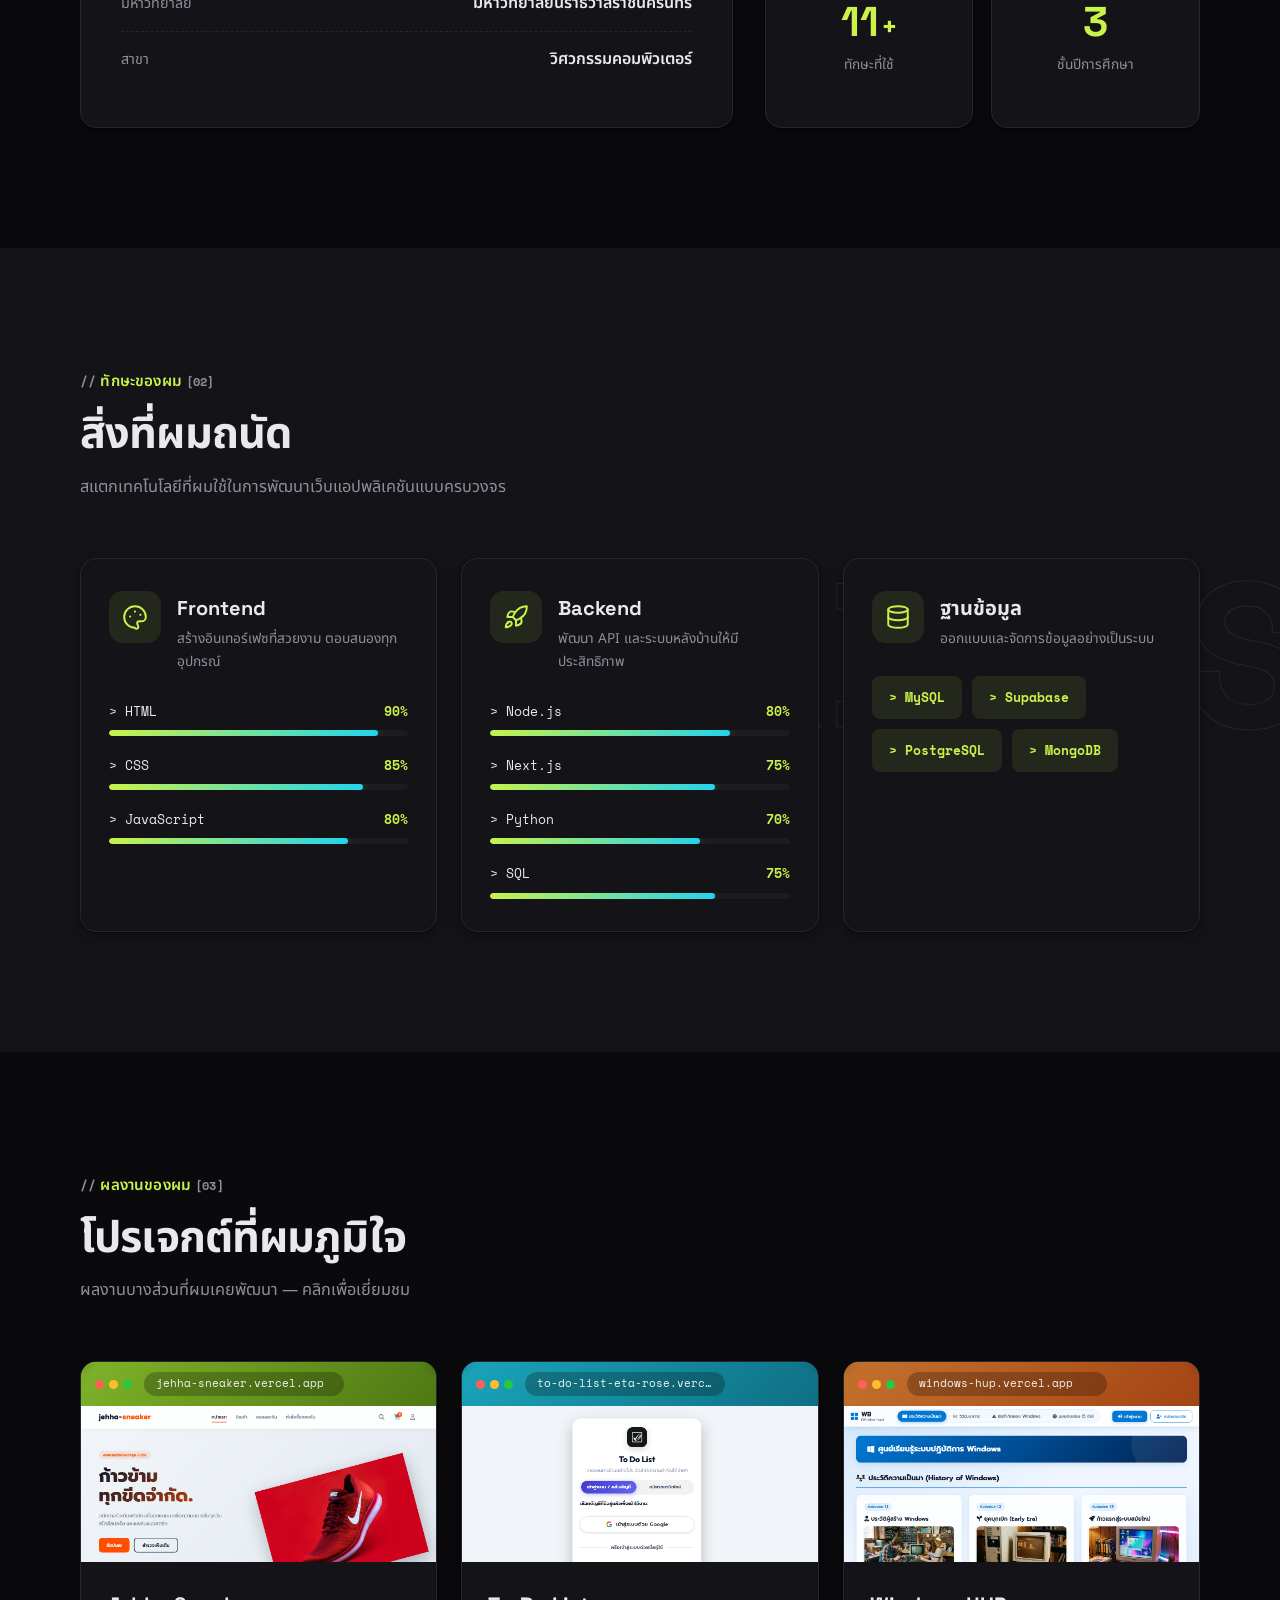
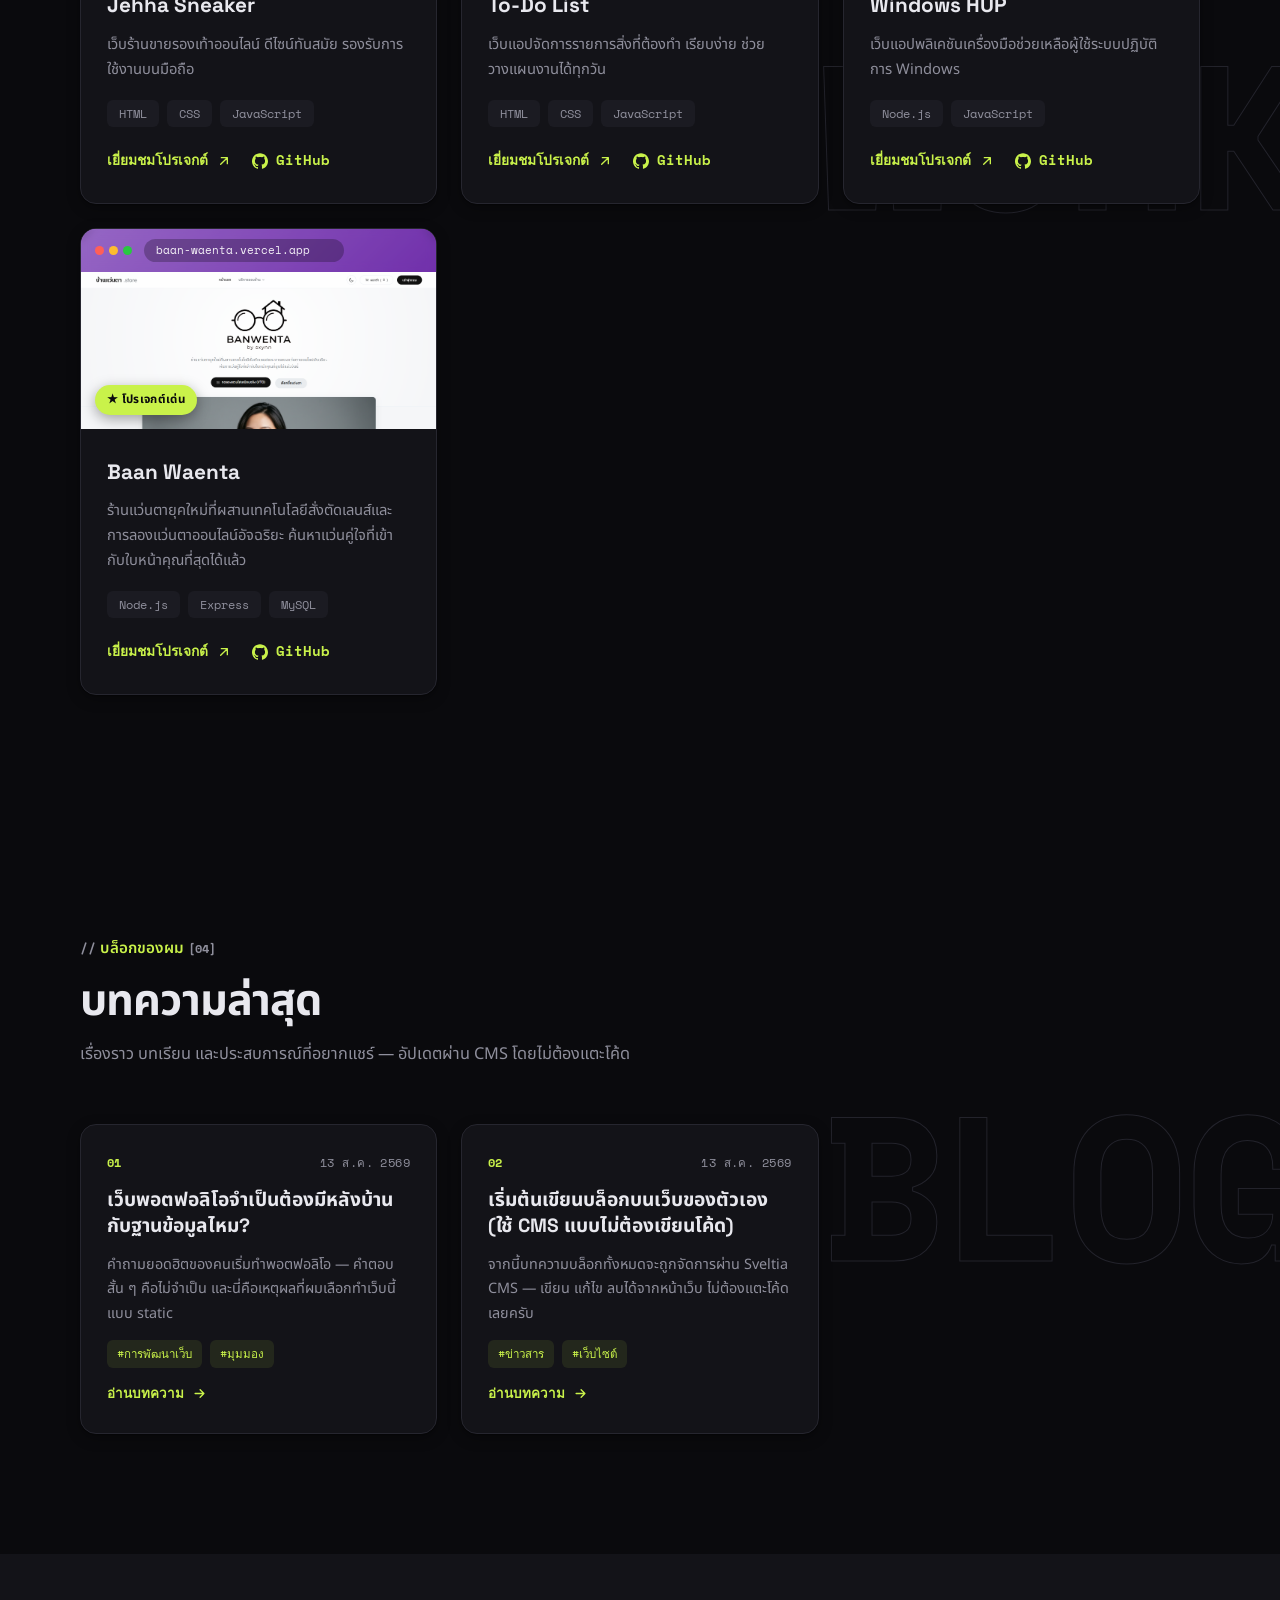
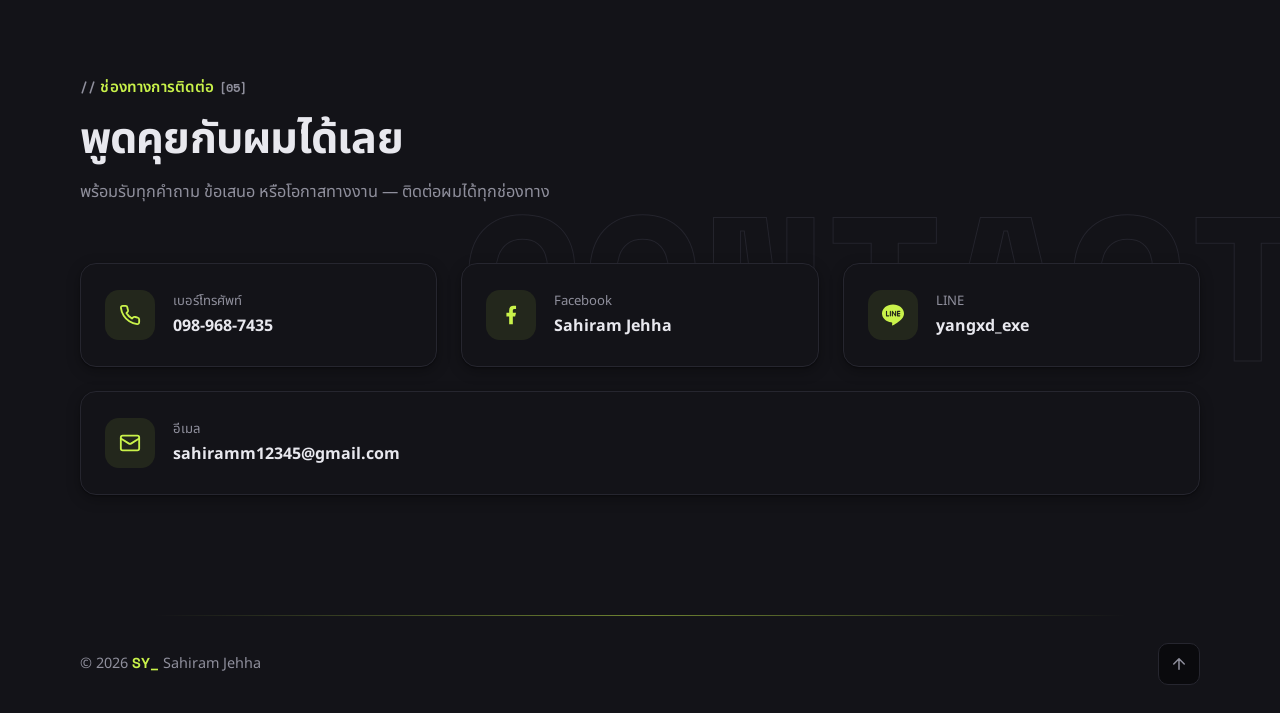
==== commit a1722db1: "เพิ่มโปรเจทใหม่เข้าพอต" ====
--- a/index.html
+++ b/index.html
@@ -199,7 +199,7 @@
                   <path d="M22 19a2 2 0 0 1-2 2H4a2 2 0 0 1-2-2V5a2 2 0 0 1 2-2h5l2 3h9a2 2 0 0 1 2 2z"/>
                 </svg>
               </span>
-              <span class="stat-value"><span class="stat-num" data-count="3">0</span><span class="stat-plus">+</span></span>
+              <span class="stat-value"><span class="stat-num" data-count="4">0</span><span class="stat-plus">+</span></span>
               <span class="stat-label" data-i18n="stats.projects">โปรเจกต์</span>
             </div>
             <div class="stat-card">
@@ -438,6 +438,39 @@
               </div>
             </div>
           </article>
+
+          <article class="project-card reveal" style="--d:.3s">
+            <a class="project-cover cover-4" href="https://baan-waenta.vercel.app/" target="_blank" rel="noopener" aria-label="Baan Waenta">
+              <span class="cover-badge" data-i18n="projects.featured">★ โปรเจกต์เด่น</span>
+              <div class="browser-bar" aria-hidden="true">
+                <span class="browser-dots"><i></i><i></i><i></i></span>
+                <span class="browser-url">baan-waenta.vercel.app</span>
+              </div>
+              <div class="cover-screen">
+                <img class="cover-img" src="assets/projects/baan-waenta.png" alt="" loading="lazy" />
+              </div>
+              <span class="cover-overlay" aria-hidden="true">
+                <svg viewBox="0 0 24 24" width="16" height="16" fill="none" stroke="currentColor" stroke-width="2.4" stroke-linecap="round" stroke-linejoin="round"><path d="M7 17 17 7M8 7h9v9"/></svg>
+              </span>
+            </a>
+            <div class="project-body">
+              <h3>Baan Waenta</h3>
+              <p data-i18n="projects.p4">ร้านแว่นตายุคใหม่ที่ผสานเทคโนโลยีสั่งตัดเลนส์และการลองแว่นตาออนไลน์อัจฉริยะ ค้นหาแว่นคู่ใจที่เข้ากับใบหน้าคุณที่สุดได้แล้ว</p>
+              <div class="project-tags">
+                <span>Node.js</span><span>Express</span><span>MySQL</span>
+              </div>
+              <div class="project-links">
+                <a class="project-link" href="https://baan-waenta.vercel.app/" target="_blank" rel="noopener">
+                  <span data-i18n="projects.view">เยี่ยมชมโปรเจกต์</span>
+                  <svg viewBox="0 0 24 24" width="16" height="16" fill="none" stroke="currentColor" stroke-width="2" stroke-linecap="round" stroke-linejoin="round" aria-hidden="true"><path d="M7 17 17 7M8 7h9v9"/></svg>
+                </a>
+                <a class="project-link" href="https://github.com/Sxyannnnnnn07/baan-waenta" target="_blank" rel="noopener">
+                  <svg viewBox="0 0 24 24" width="16" height="16" fill="currentColor" aria-hidden="true"><path d="M12 .297c-6.63 0-12 5.373-12 12 0 5.303 3.438 9.8 8.205 11.385.6.113.82-.258.82-.577 0-.285-.01-1.04-.015-2.04-3.338.724-4.042-1.61-4.042-1.61C4.422 18.07 3.633 17.7 3.633 17.7c-1.087-.744.084-.729.084-.729 1.205.084 1.838 1.236 1.838 1.236 1.07 1.835 2.809 1.305 3.495.998.108-.776.417-1.305.76-1.605-2.665-.3-5.466-1.332-5.466-5.93 0-1.31.465-2.38 1.235-3.22-.135-.303-.54-1.523.105-3.176 0 0 1.005-.322 3.3 1.23.96-.267 1.98-.399 3-.405 1.02.006 2.04.138 3 .405 2.28-1.552 3.285-1.23 3.285-1.23.645 1.653.24 2.873.12 3.176.765.84 1.23 1.91 1.23 3.22 0 4.61-2.805 5.625-5.475 5.92.42.36.81 1.096.81 2.22 0 1.606-.015 2.896-.015 3.286 0 .315.21.69.825.57C20.565 22.092 24 17.592 24 12.297c0-6.627-5.373-12-12-12"/></svg>
+                  GitHub
+                </a>
+              </div>
+            </div>
+          </article>
         </div>
       </div>
     </section>
--- a/style.css
+++ b/style.css
@@ -889,6 +889,24 @@
 .cover-1 { background: linear-gradient(135deg, #a3e635, #4d7c0f); }
 .cover-2 { background: linear-gradient(135deg, #22d3ee, #0e7490); }
 .cover-3 { background: linear-gradient(135deg, #fb923c, #c2410c); }
+.cover-4 { background: linear-gradient(135deg, #c084fc, #7e22ce); }
+.cover-badge {
+  position: absolute;
+  bottom: 14px; left: 14px;
+  z-index: 2;
+  display: inline-flex;
+  align-items: center;
+  gap: 6px;
+  padding: 5px 12px;
+  border-radius: 999px;
+  background: var(--accent);
+  color: var(--accent-ink);
+  font-family: "Space Grotesk", "Noto Sans Thai", sans-serif;
+  font-size: 0.72rem;
+  font-weight: 700;
+  letter-spacing: 0.03em;
+  box-shadow: 0 4px 14px rgba(0, 0, 0, 0.35);
+}
 .cover-overlay {
   position: absolute;
   right: 14px; bottom: 14px;
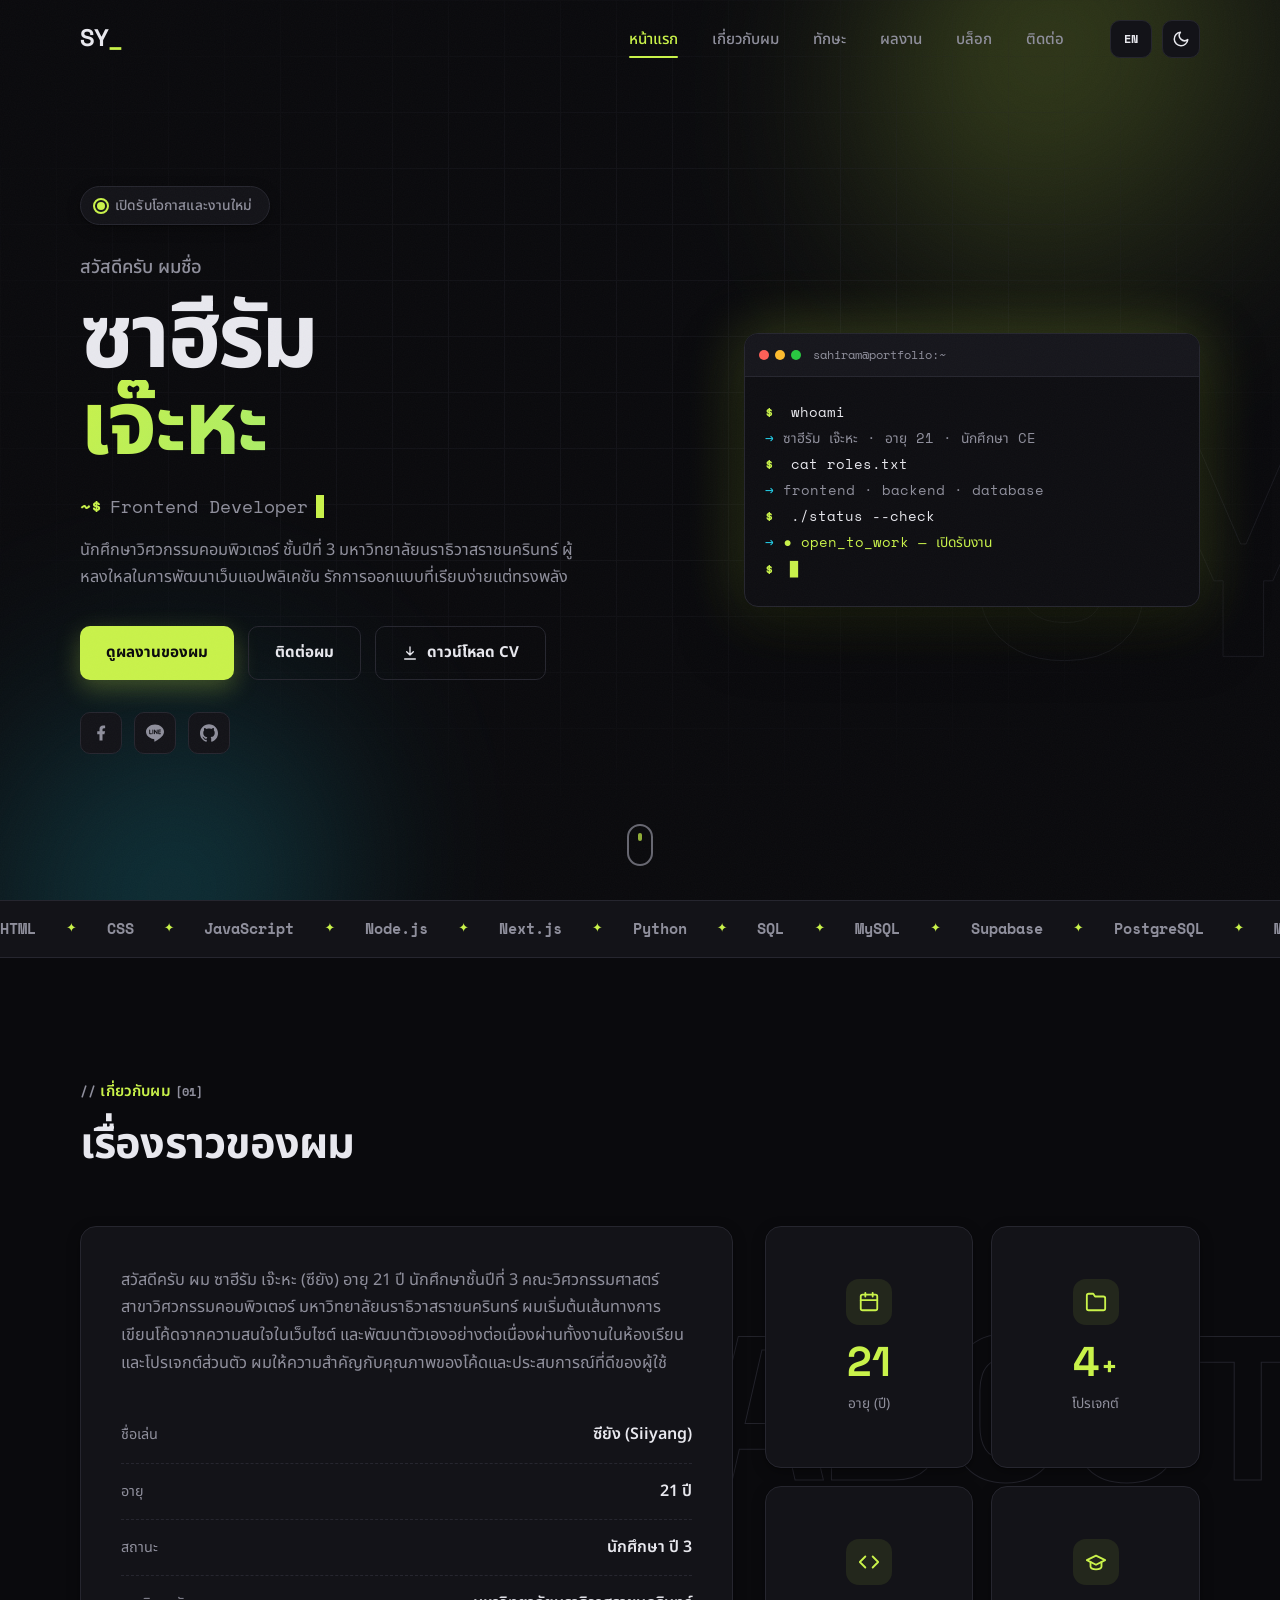
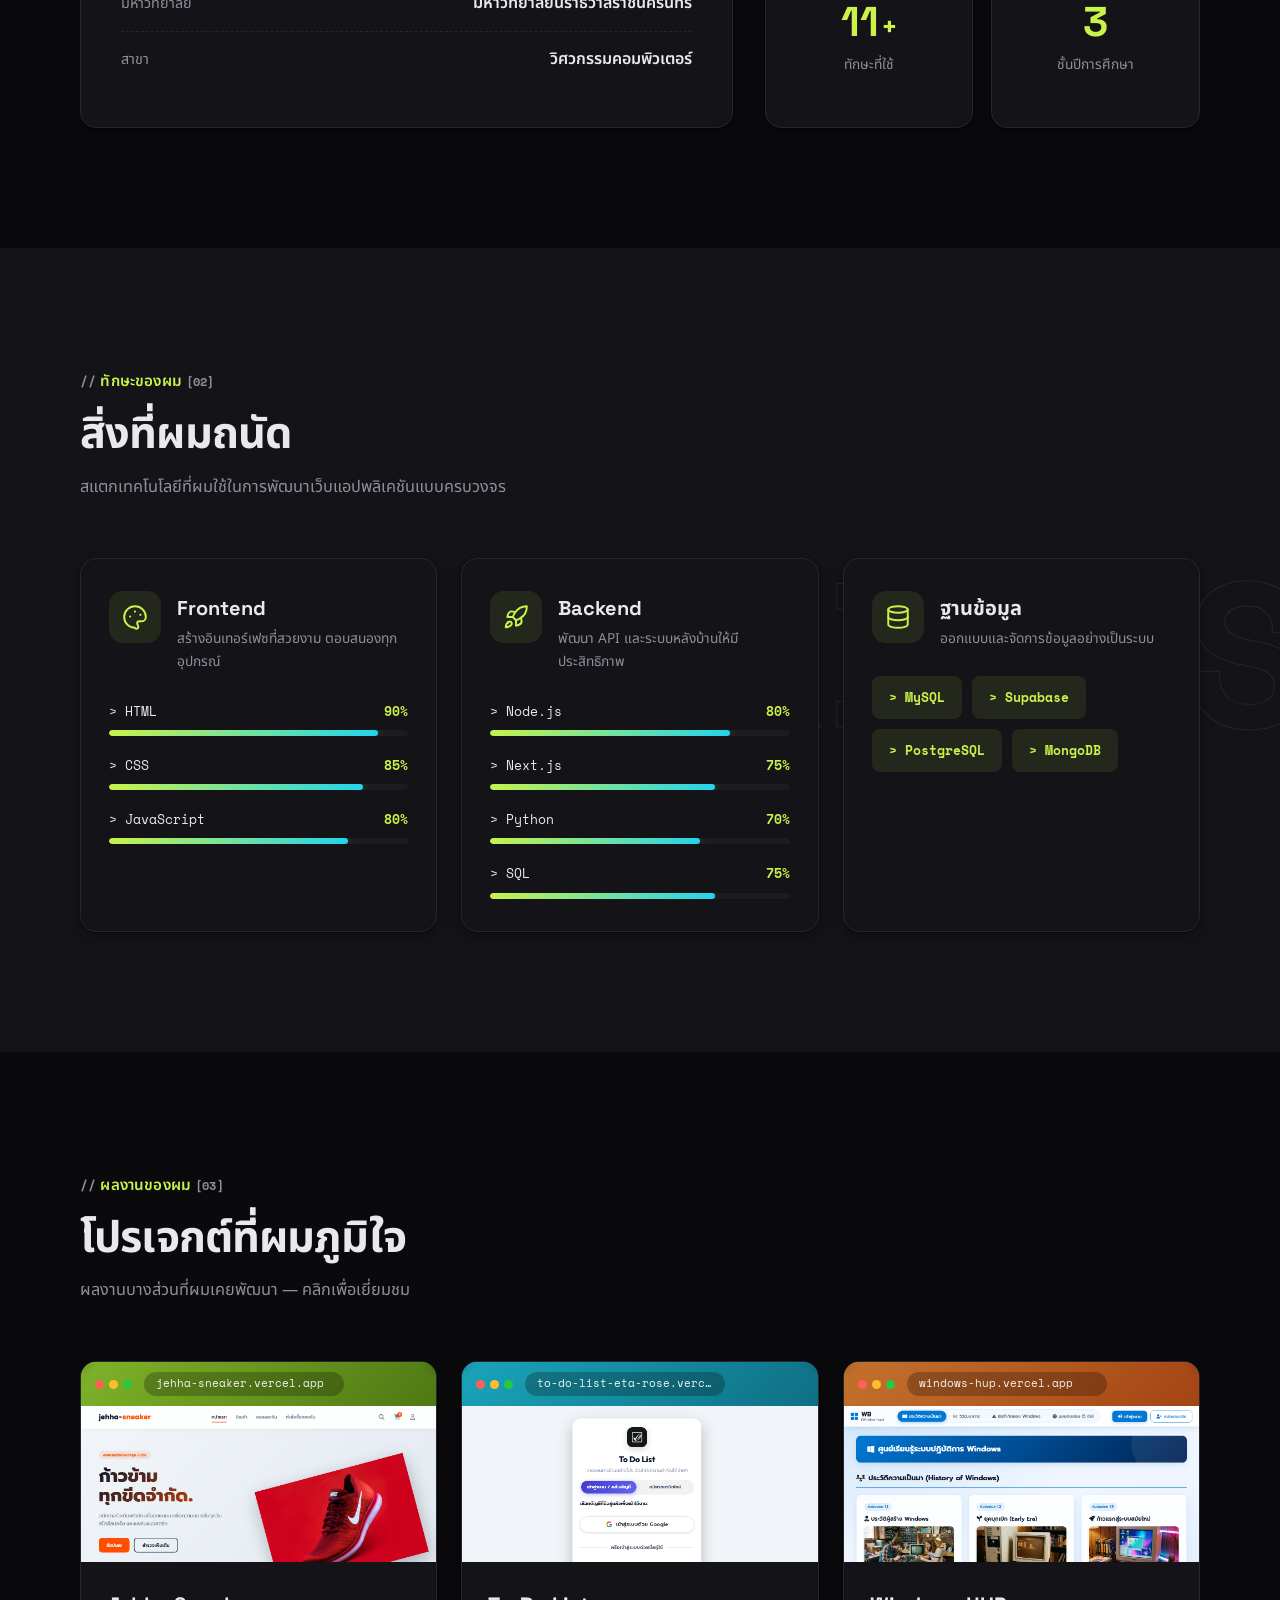
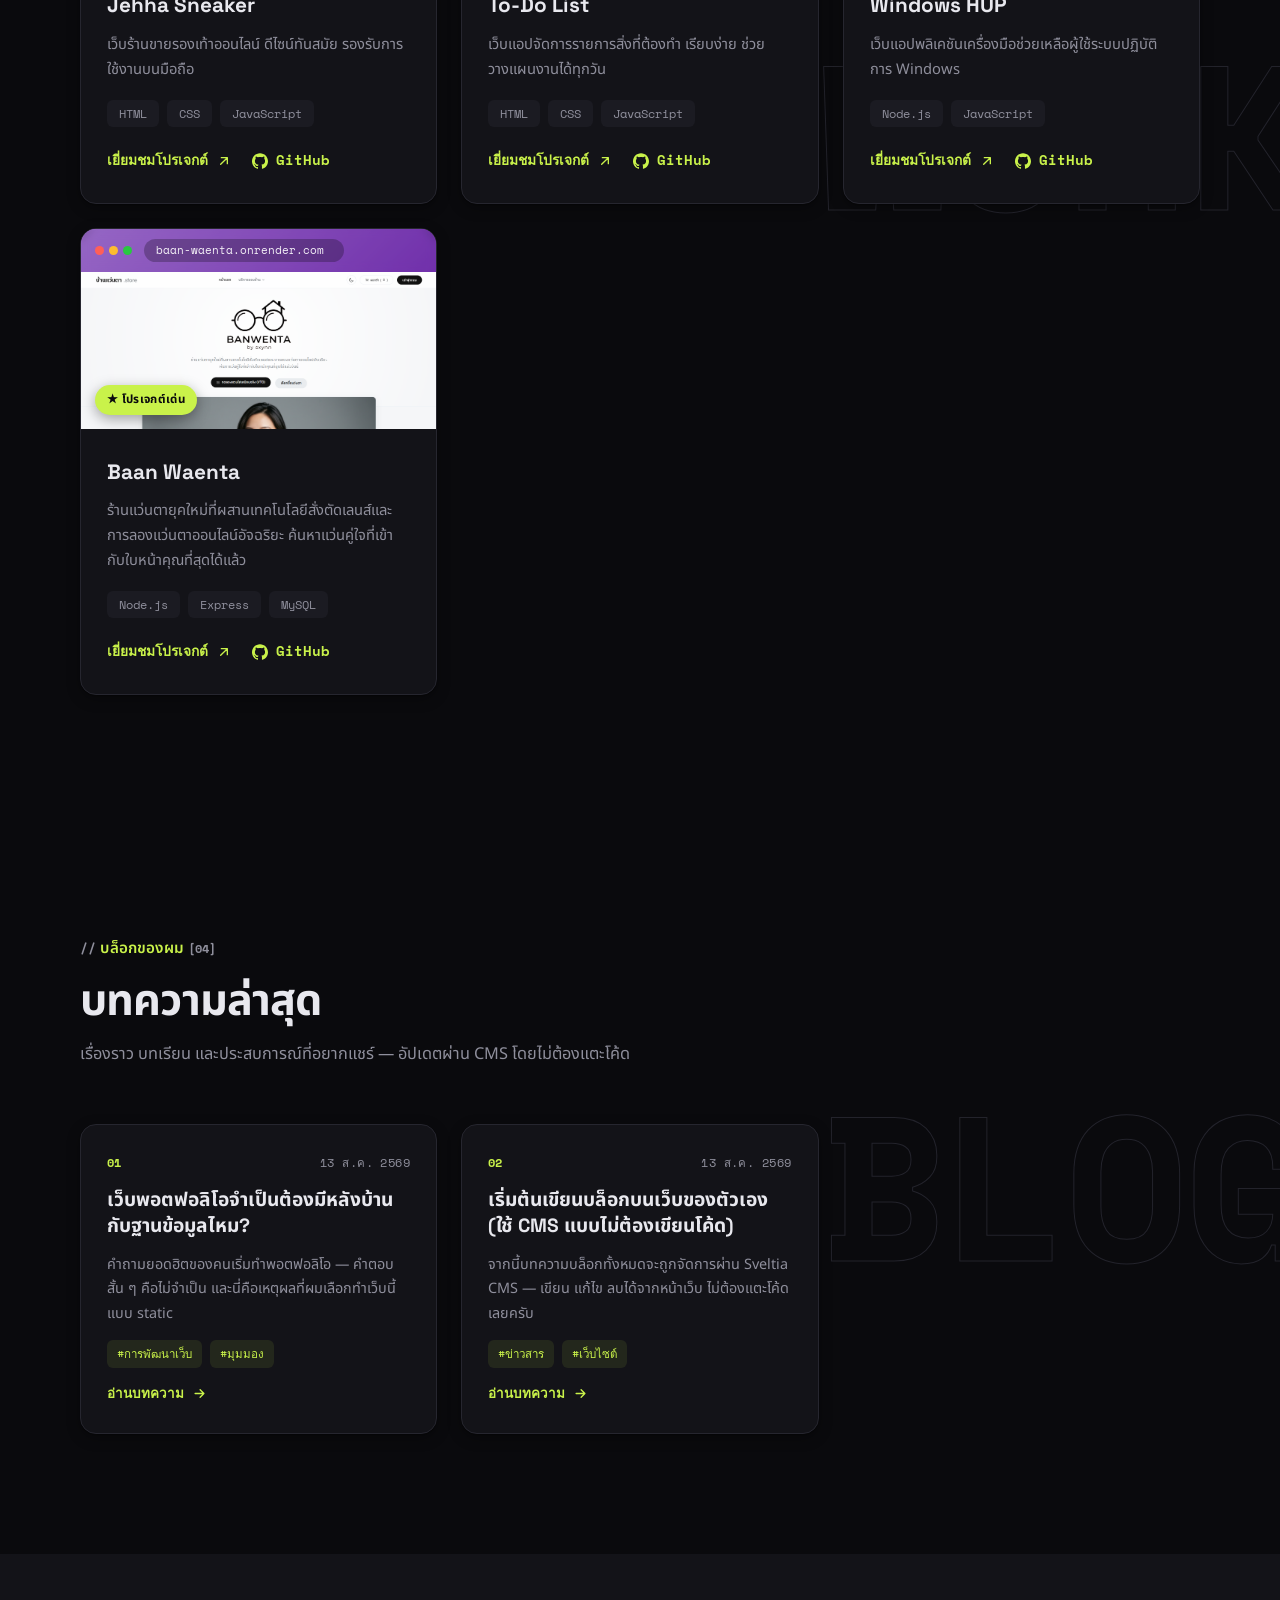
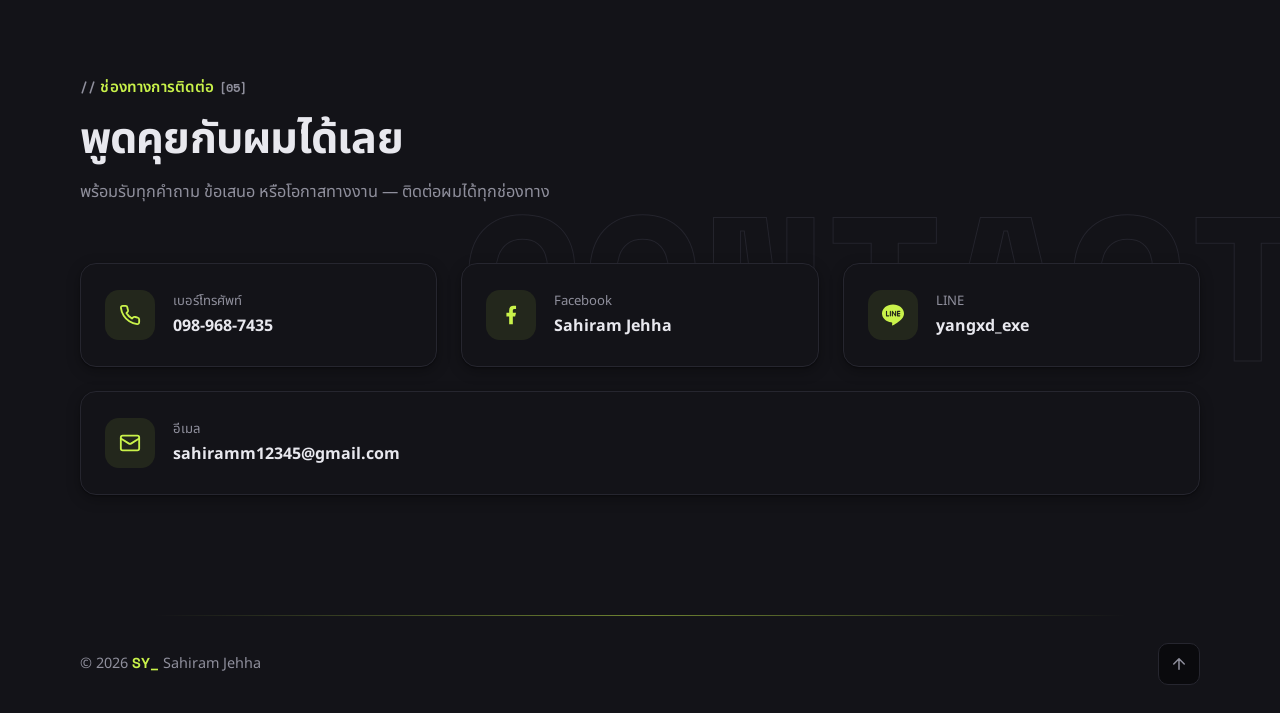
==== commit 976964fd: "ชี้ลิงก์ Baan Waenta ไปที่ Render (baan-waenta.onrender.com)" ====
--- a/index.html
+++ b/index.html
@@ -440,11 +440,11 @@
           </article>
 
           <article class="project-card reveal" style="--d:.3s">
-            <a class="project-cover cover-4" href="https://baan-waenta.vercel.app/" target="_blank" rel="noopener" aria-label="Baan Waenta">
+            <a class="project-cover cover-4" href="https://baan-waenta.onrender.com/" target="_blank" rel="noopener" aria-label="Baan Waenta">
               <span class="cover-badge" data-i18n="projects.featured">★ โปรเจกต์เด่น</span>
               <div class="browser-bar" aria-hidden="true">
                 <span class="browser-dots"><i></i><i></i><i></i></span>
-                <span class="browser-url">baan-waenta.vercel.app</span>
+                <span class="browser-url">baan-waenta.onrender.com</span>
               </div>
               <div class="cover-screen">
                 <img class="cover-img" src="assets/projects/baan-waenta.png" alt="" loading="lazy" />
@@ -460,7 +460,7 @@
                 <span>Node.js</span><span>Express</span><span>MySQL</span>
               </div>
               <div class="project-links">
-                <a class="project-link" href="https://baan-waenta.vercel.app/" target="_blank" rel="noopener">
+                <a class="project-link" href="https://baan-waenta.onrender.com/" target="_blank" rel="noopener">
                   <span data-i18n="projects.view">เยี่ยมชมโปรเจกต์</span>
                   <svg viewBox="0 0 24 24" width="16" height="16" fill="none" stroke="currentColor" stroke-width="2" stroke-linecap="round" stroke-linejoin="round" aria-hidden="true"><path d="M7 17 17 7M8 7h9v9"/></svg>
                 </a>
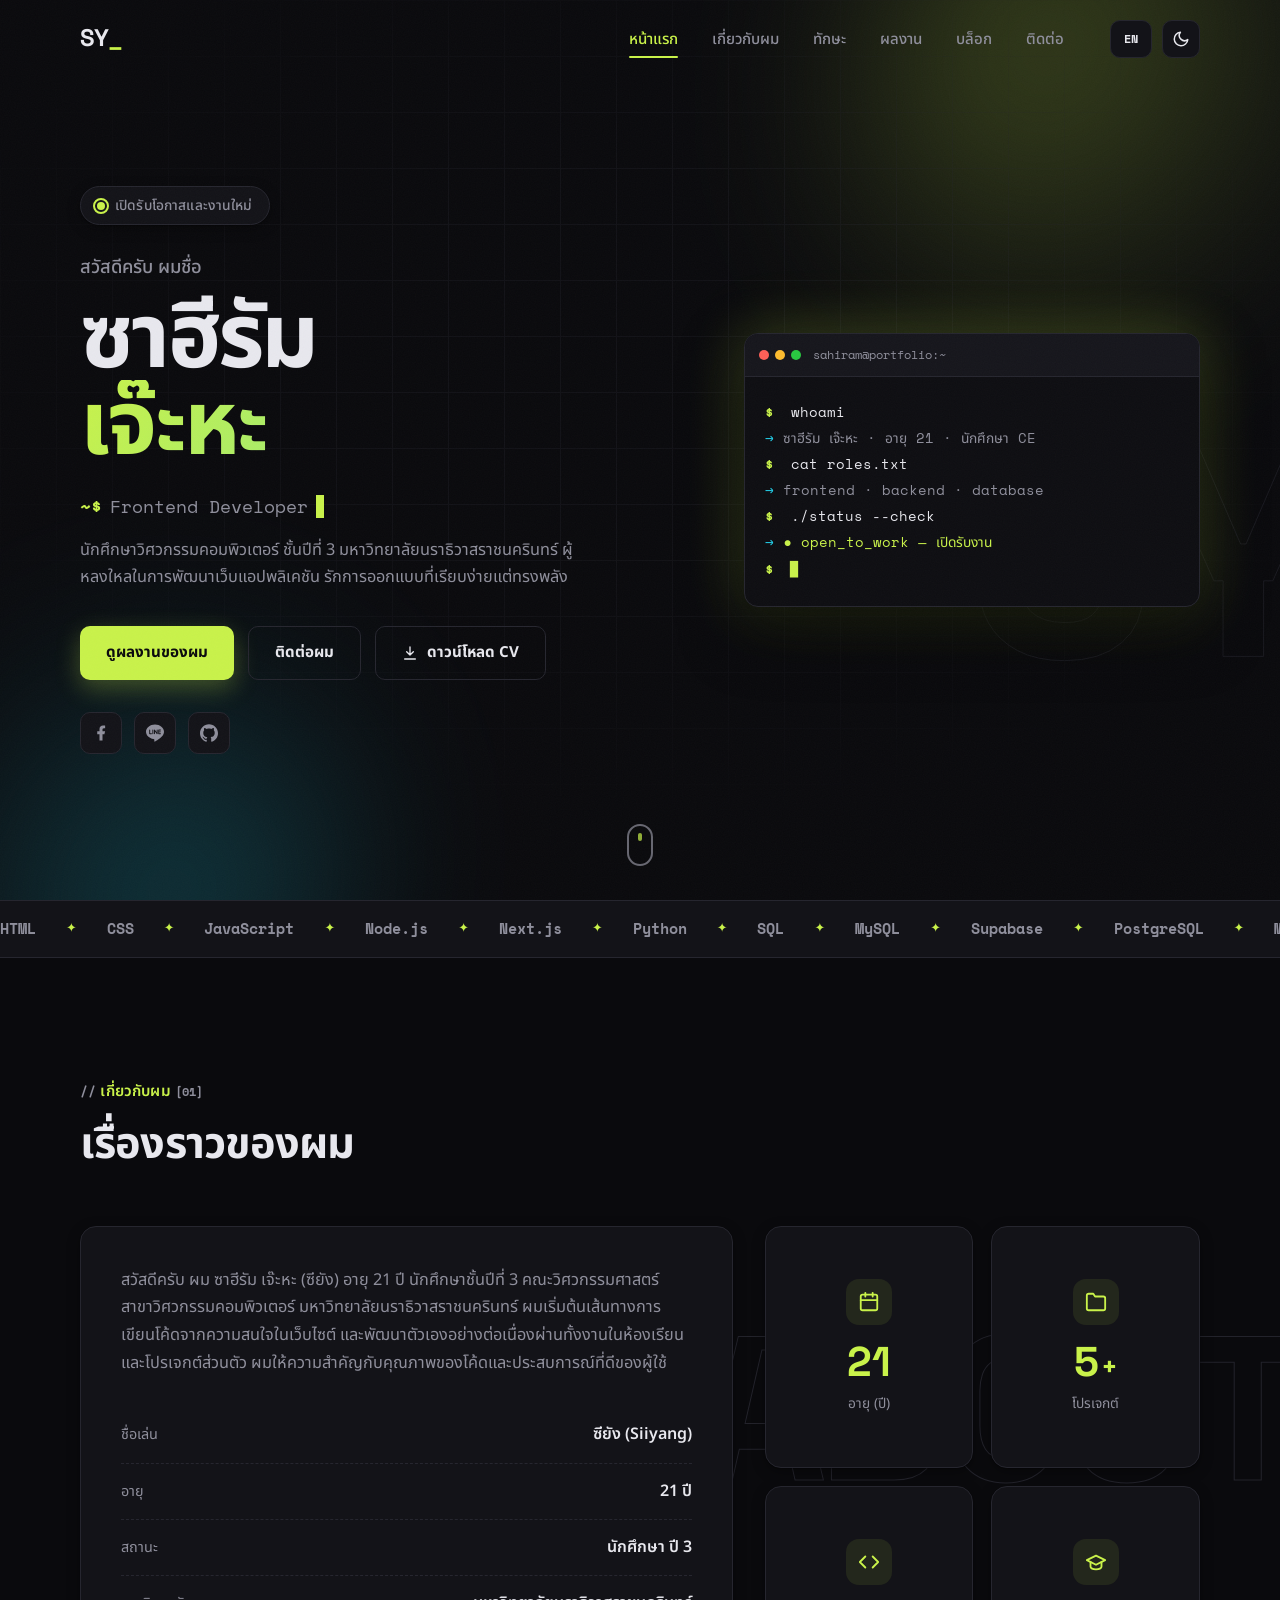
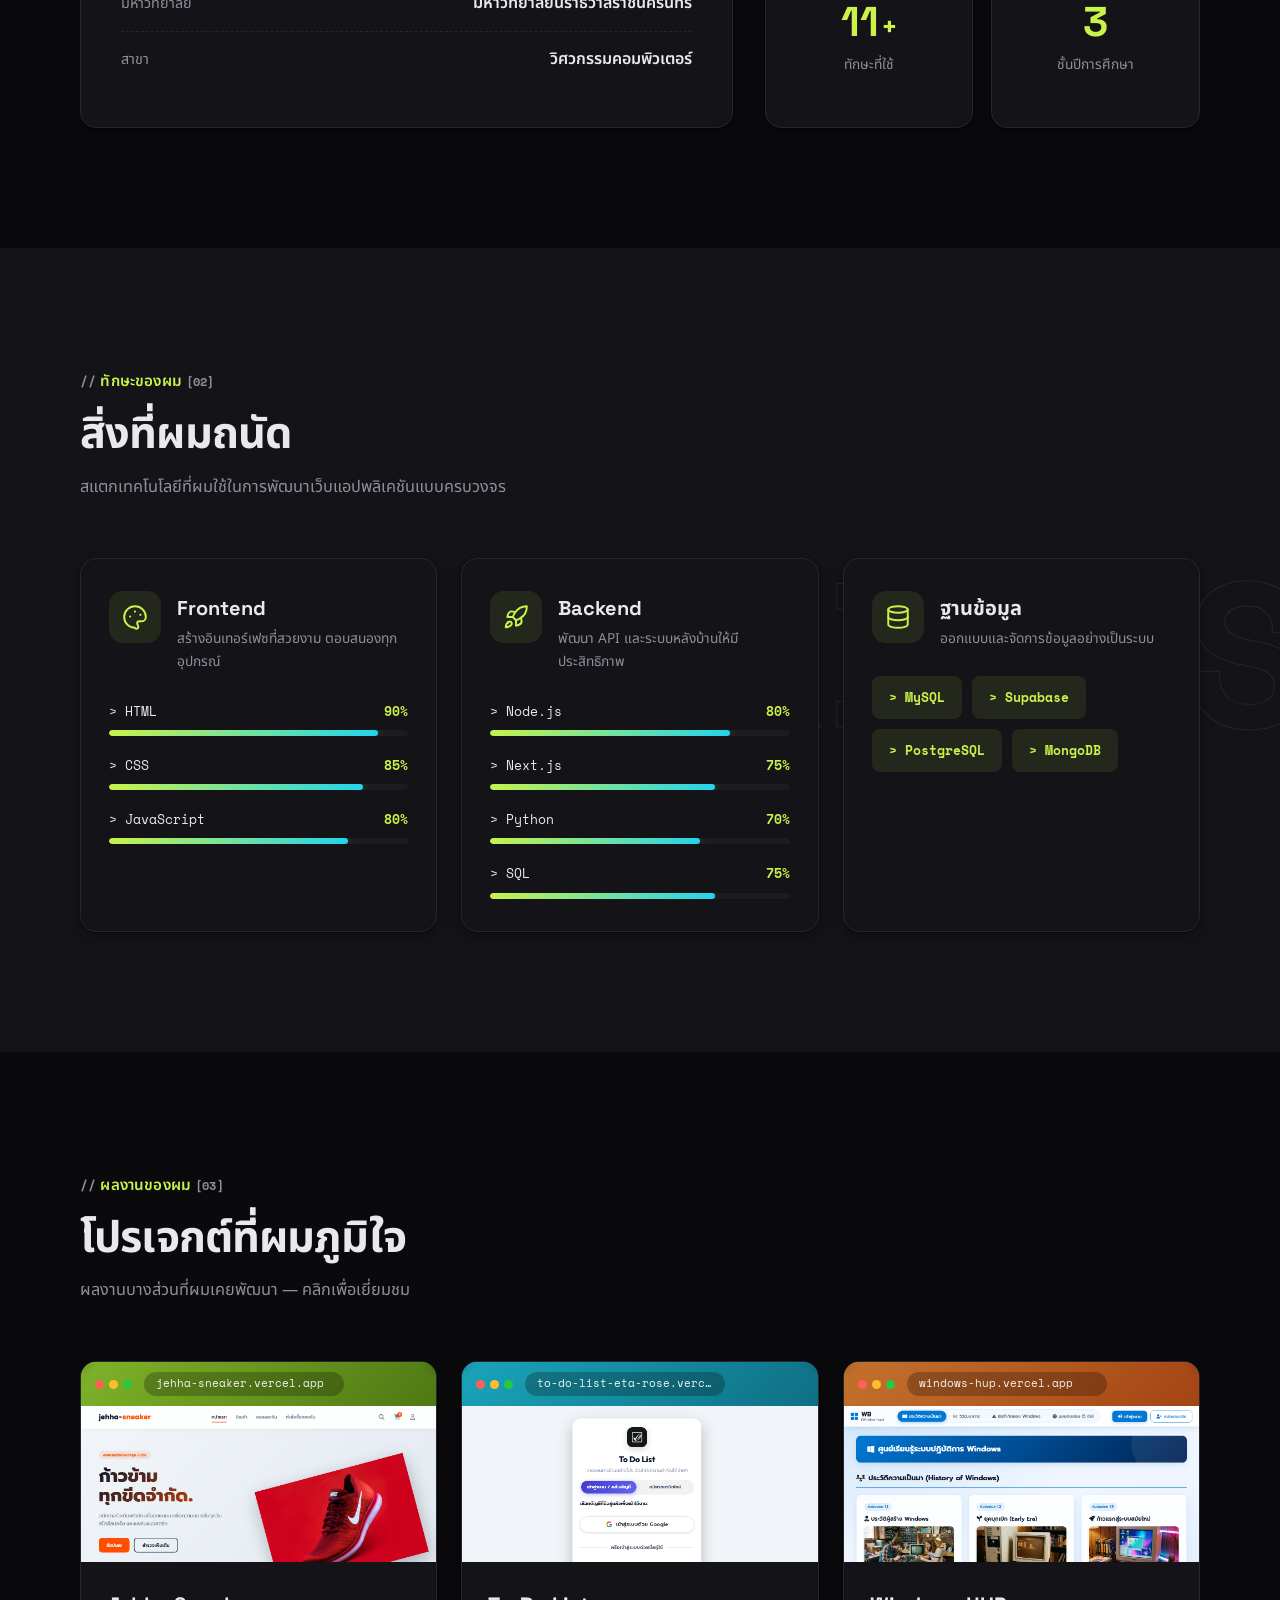
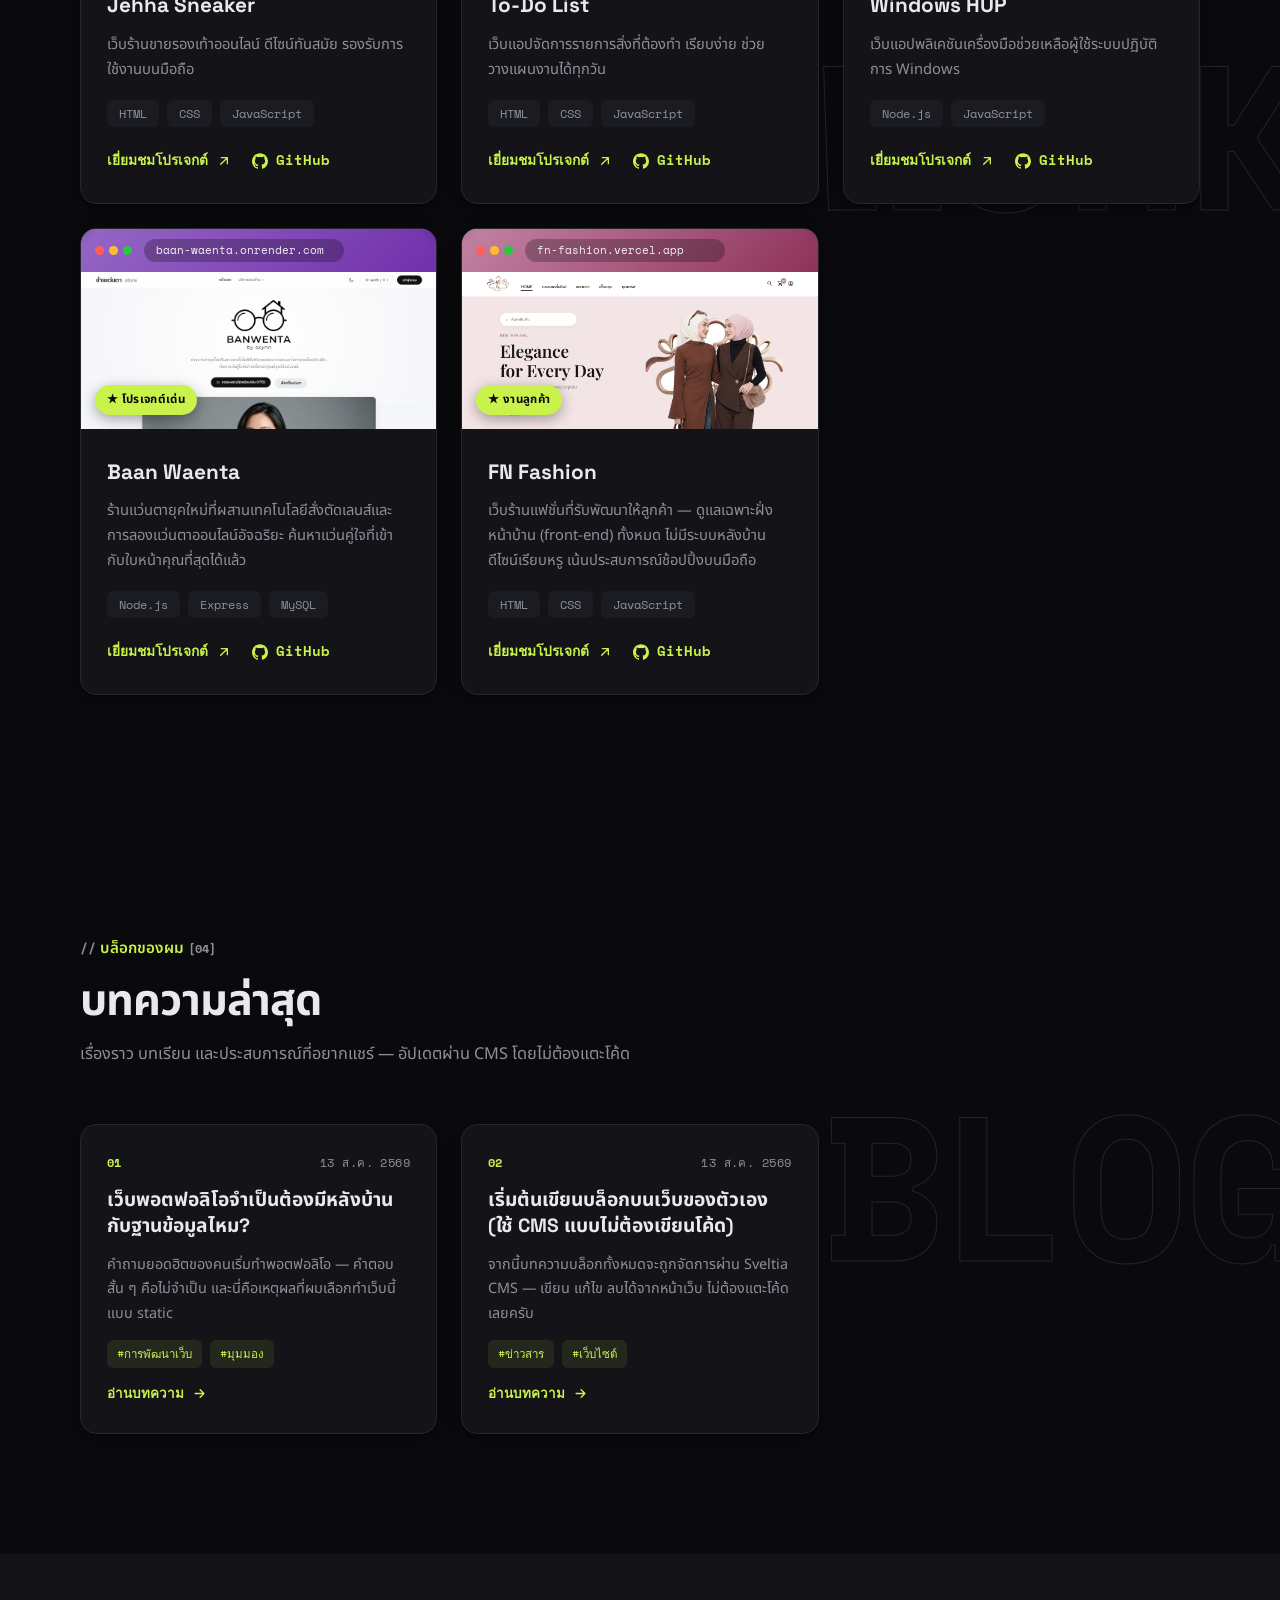
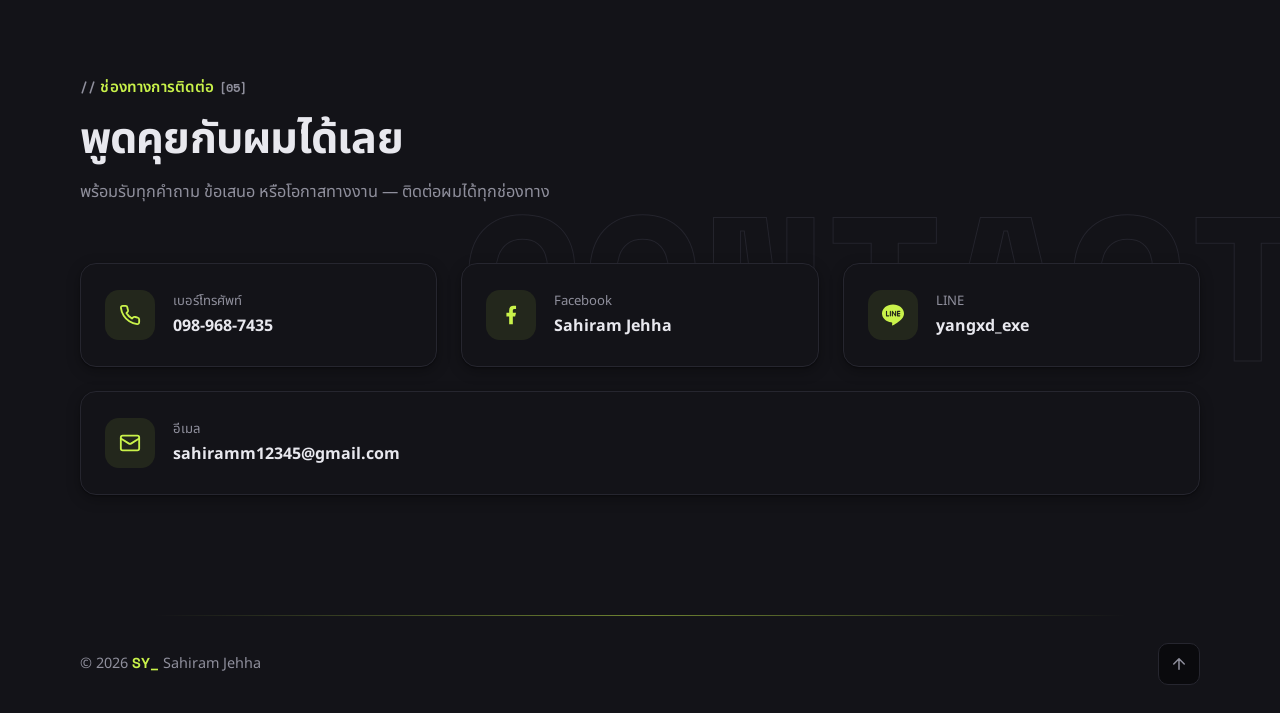
==== commit a357837c: "เพิ่มโปรเจกต์ FN Fashion (งานลูกค้า) เข้าหน้าพอตฟอลิโอและ CV" ====
--- a/index.html
+++ b/index.html
@@ -199,7 +199,7 @@
                   <path d="M22 19a2 2 0 0 1-2 2H4a2 2 0 0 1-2-2V5a2 2 0 0 1 2-2h5l2 3h9a2 2 0 0 1 2 2z"/>
                 </svg>
               </span>
-              <span class="stat-value"><span class="stat-num" data-count="4">0</span><span class="stat-plus">+</span></span>
+              <span class="stat-value"><span class="stat-num" data-count="5">0</span><span class="stat-plus">+</span></span>
               <span class="stat-label" data-i18n="stats.projects">โปรเจกต์</span>
             </div>
             <div class="stat-card">
@@ -471,6 +471,39 @@
               </div>
             </div>
           </article>
+
+          <article class="project-card reveal" style="--d:.4s">
+            <a class="project-cover cover-5" href="https://fn-fashion.vercel.app/" target="_blank" rel="noopener" aria-label="FN Fashion">
+              <span class="cover-badge" data-i18n="projects.client">★ งานลูกค้า</span>
+              <div class="browser-bar" aria-hidden="true">
+                <span class="browser-dots"><i></i><i></i><i></i></span>
+                <span class="browser-url">fn-fashion.vercel.app</span>
+              </div>
+              <div class="cover-screen">
+                <img class="cover-img" src="assets/projects/fn-fashion.png" alt="" loading="lazy" />
+              </div>
+              <span class="cover-overlay" aria-hidden="true">
+                <svg viewBox="0 0 24 24" width="16" height="16" fill="none" stroke="currentColor" stroke-width="2.4" stroke-linecap="round" stroke-linejoin="round"><path d="M7 17 17 7M8 7h9v9"/></svg>
+              </span>
+            </a>
+            <div class="project-body">
+              <h3>FN Fashion</h3>
+              <p data-i18n="projects.p5">เว็บร้านแฟชั่นที่รับพัฒนาให้ลูกค้า — ดูแลเฉพาะฝั่งหน้าบ้าน (front-end) ทั้งหมด ไม่มีระบบหลังบ้าน ดีไซน์เรียบหรู เน้นประสบการณ์ช้อปปิ้งบนมือถือ</p>
+              <div class="project-tags">
+                <span>HTML</span><span>CSS</span><span>JavaScript</span>
+              </div>
+              <div class="project-links">
+                <a class="project-link" href="https://fn-fashion.vercel.app/" target="_blank" rel="noopener">
+                  <span data-i18n="projects.view">เยี่ยมชมโปรเจกต์</span>
+                  <svg viewBox="0 0 24 24" width="16" height="16" fill="none" stroke="currentColor" stroke-width="2" stroke-linecap="round" stroke-linejoin="round" aria-hidden="true"><path d="M7 17 17 7M8 7h9v9"/></svg>
+                </a>
+                <a class="project-link" href="https://github.com/Sxyannnnnnn07/fn" target="_blank" rel="noopener">
+                  <svg viewBox="0 0 24 24" width="16" height="16" fill="currentColor" aria-hidden="true"><path d="M12 .297c-6.63 0-12 5.373-12 12 0 5.303 3.438 9.8 8.205 11.385.6.113.82-.258.82-.577 0-.285-.01-1.04-.015-2.04-3.338.724-4.042-1.61-4.042-1.61C4.422 18.07 3.633 17.7 3.633 17.7c-1.087-.744.084-.729.084-.729 1.205.084 1.838 1.236 1.838 1.236 1.07 1.835 2.809 1.305 3.495.998.108-.776.417-1.305.76-1.605-2.665-.3-5.466-1.332-5.466-5.93 0-1.31.465-2.38 1.235-3.22-.135-.303-.54-1.523.105-3.176 0 0 1.005-.322 3.3 1.23.96-.267 1.98-.399 3-.405 1.02.006 2.04.138 3 .405 2.28-1.552 3.285-1.23 3.285-1.23.645 1.653.24 2.873.12 3.176.765.84 1.23 1.91 1.23 3.22 0 4.61-2.805 5.625-5.475 5.92.42.36.81 1.096.81 2.22 0 1.606-.015 2.896-.015 3.286 0 .315.21.69.825.57C20.565 22.092 24 17.592 24 12.297c0-6.627-5.373-12-12-12"/></svg>
+                  GitHub
+                </a>
+              </div>
+            </div>
+          </article>
         </div>
       </div>
     </section>
--- a/style.css
+++ b/style.css
@@ -890,6 +890,7 @@
 .cover-2 { background: linear-gradient(135deg, #22d3ee, #0e7490); }
 .cover-3 { background: linear-gradient(135deg, #fb923c, #c2410c); }
 .cover-4 { background: linear-gradient(135deg, #c084fc, #7e22ce); }
+.cover-5 { background: linear-gradient(135deg, #f9a8d4, #9d174d); }
 .cover-badge {
   position: absolute;
   bottom: 14px; left: 14px;
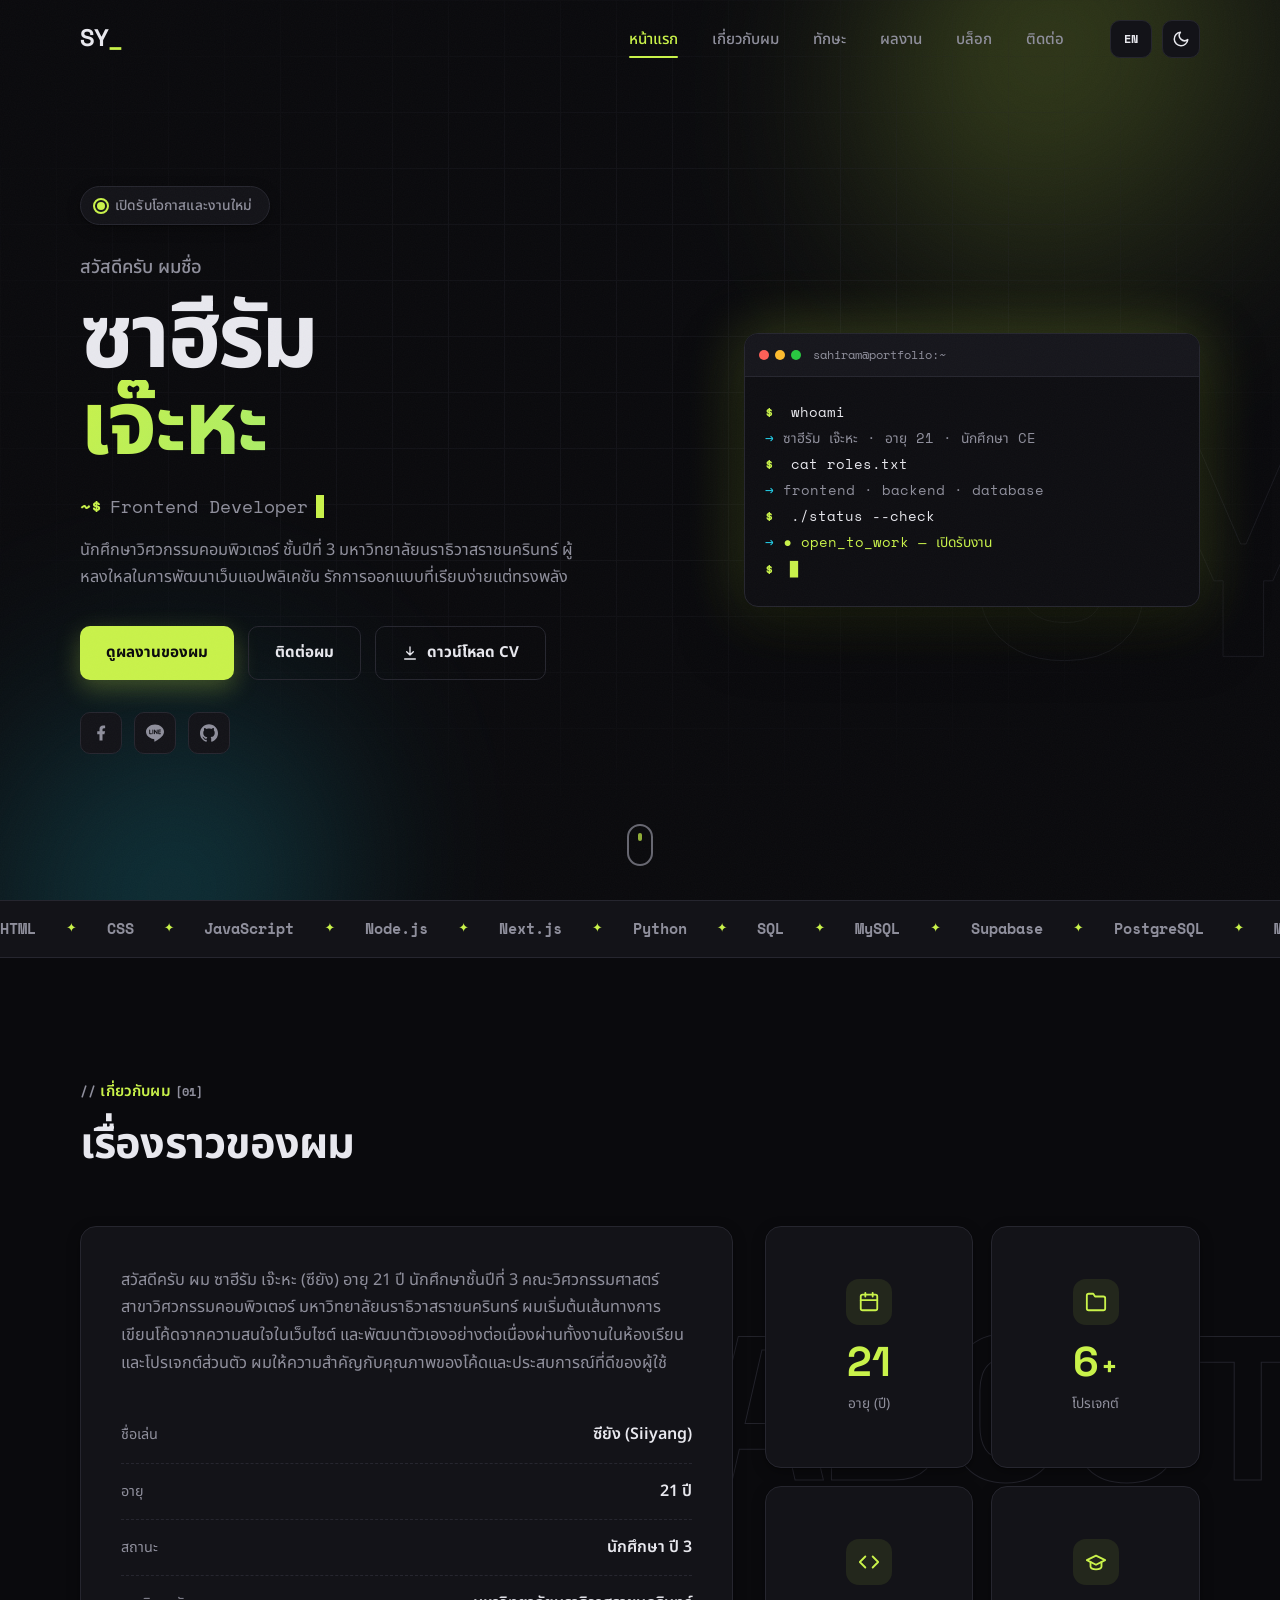
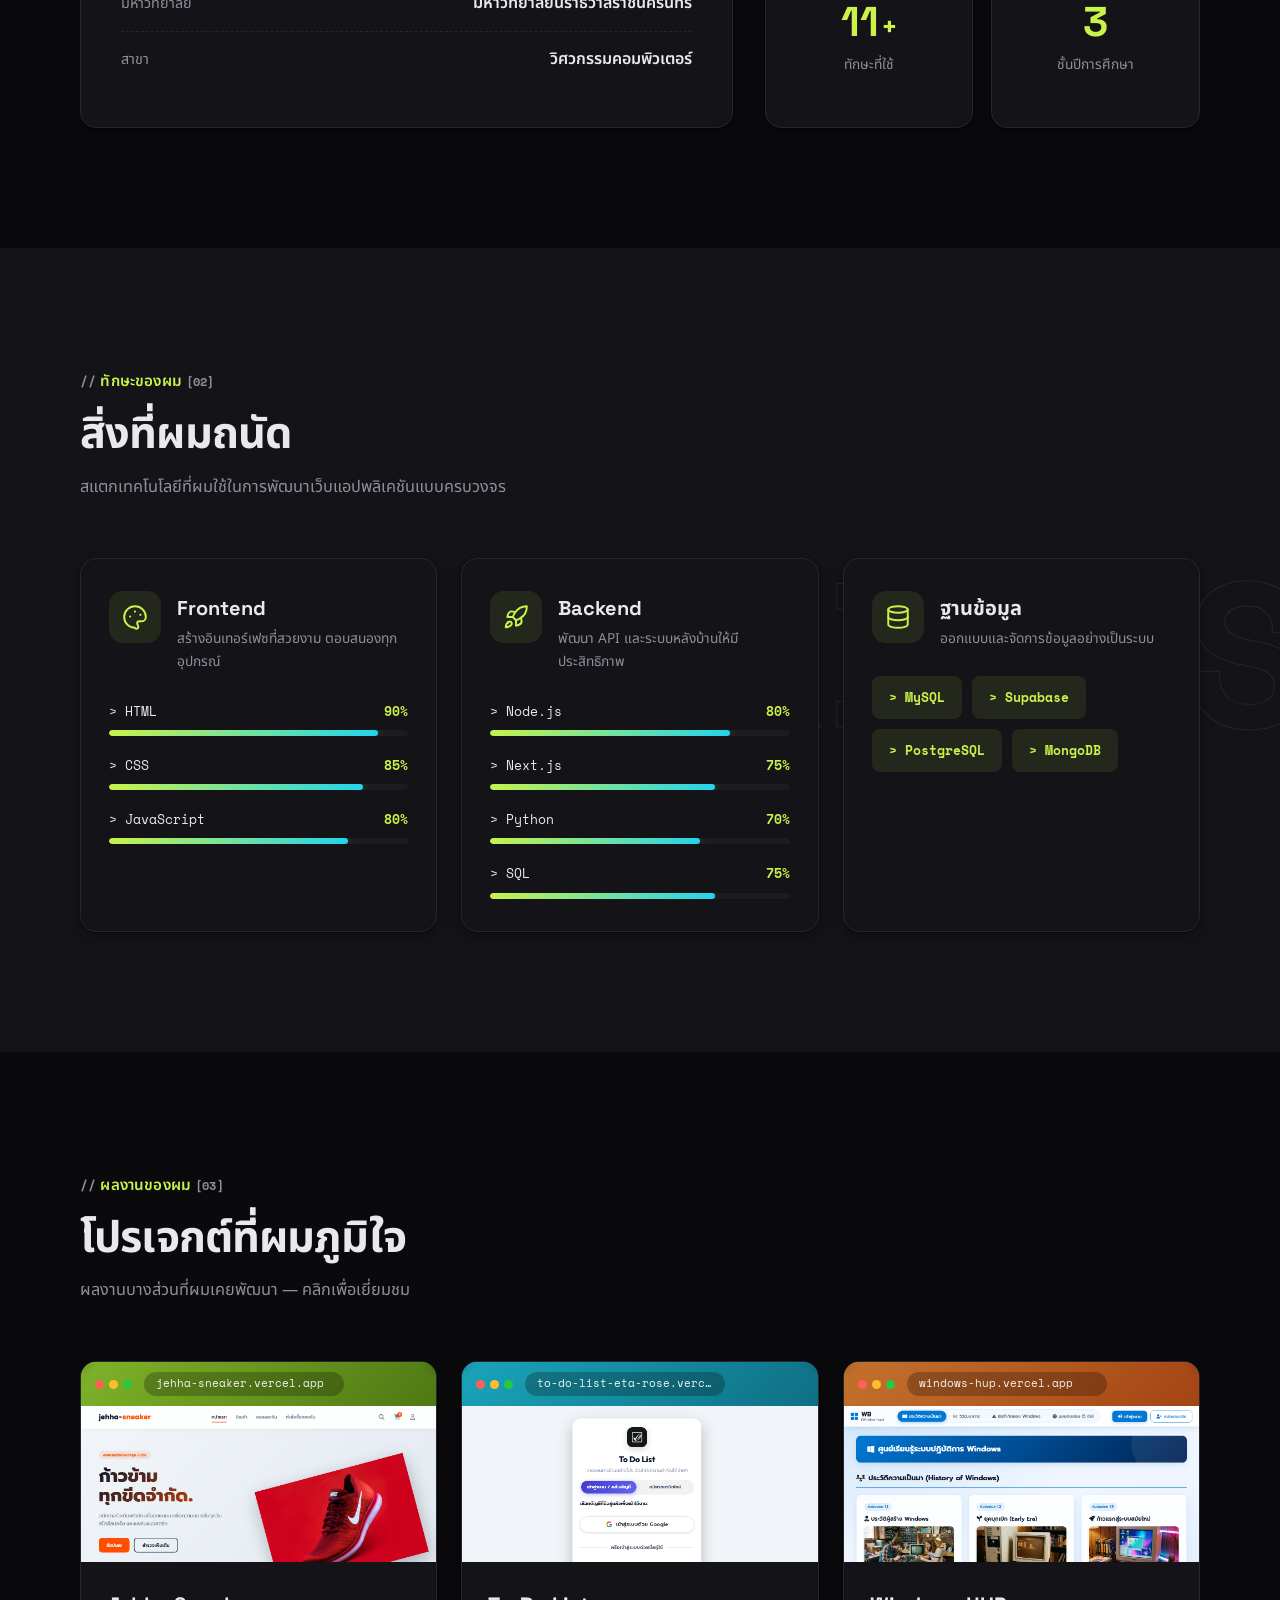
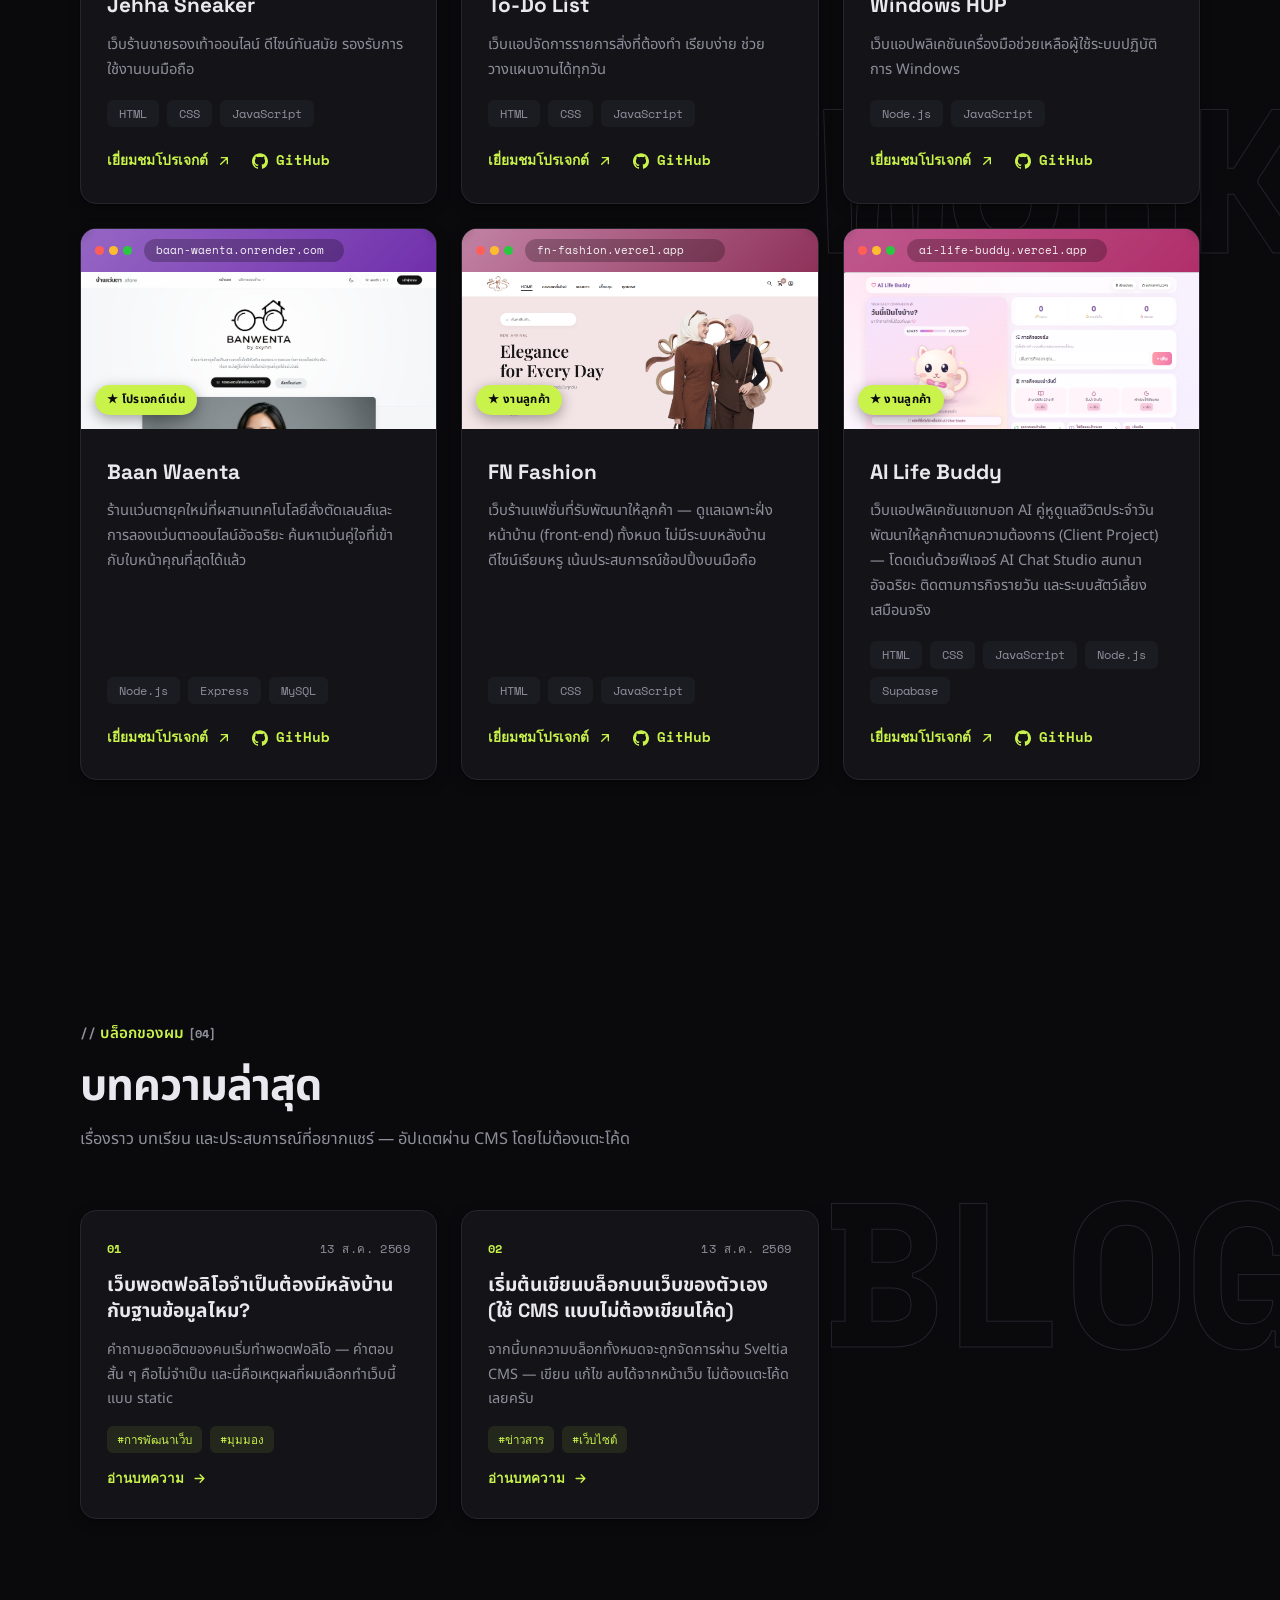
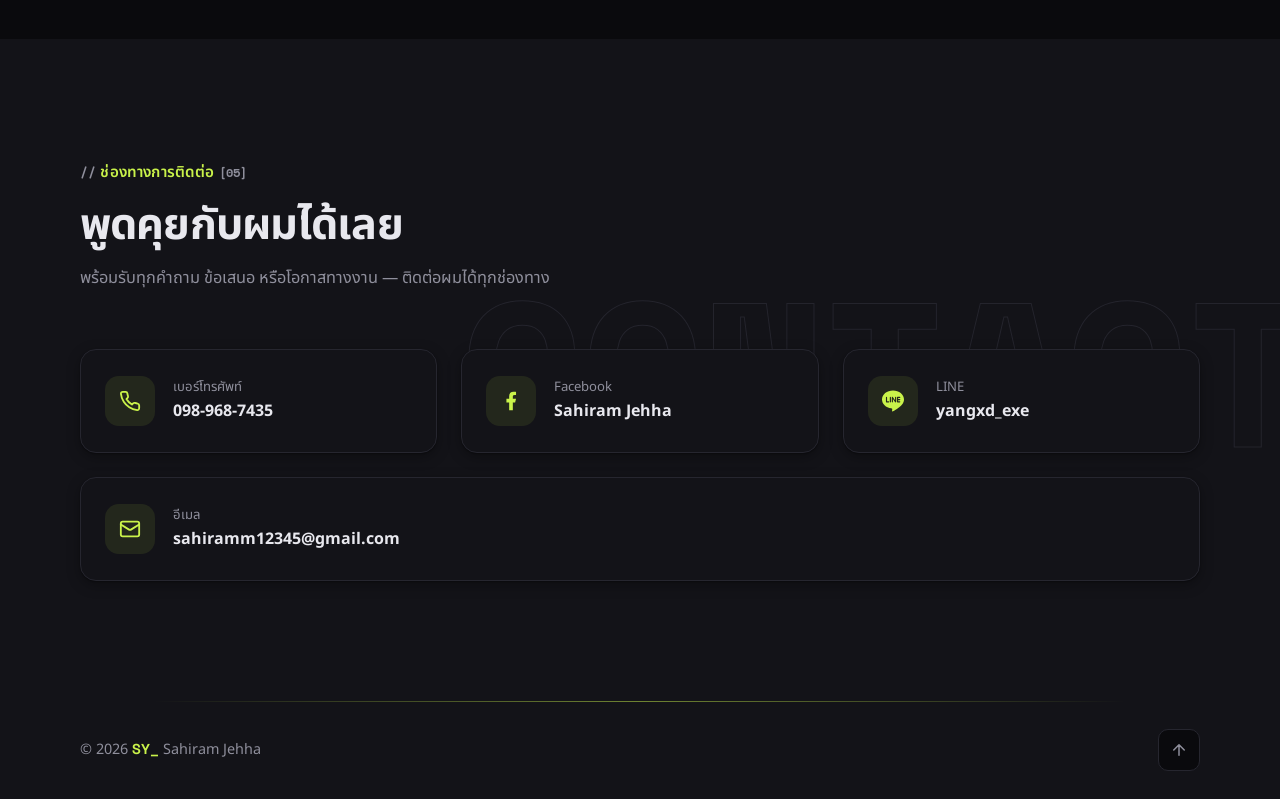
==== commit 41ac6e5d: "Add project 6: AI Life Buddy client project" ====
--- a/index.html
+++ b/index.html
@@ -199,7 +199,7 @@
                   <path d="M22 19a2 2 0 0 1-2 2H4a2 2 0 0 1-2-2V5a2 2 0 0 1 2-2h5l2 3h9a2 2 0 0 1 2 2z"/>
                 </svg>
               </span>
-              <span class="stat-value"><span class="stat-num" data-count="5">0</span><span class="stat-plus">+</span></span>
+              <span class="stat-value"><span class="stat-num" data-count="6">0</span><span class="stat-plus">+</span></span>
               <span class="stat-label" data-i18n="stats.projects">โปรเจกต์</span>
             </div>
             <div class="stat-card">
@@ -504,6 +504,39 @@
               </div>
             </div>
           </article>
+
+          <article class="project-card reveal" style="--d:.5s">
+            <a class="project-cover cover-6" href="https://ai-life-buddy.vercel.app/" target="_blank" rel="noopener" aria-label="AI Life Buddy">
+              <span class="cover-badge" data-i18n="projects.client">★ งานลูกค้า</span>
+              <div class="browser-bar" aria-hidden="true">
+                <span class="browser-dots"><i></i><i></i><i></i></span>
+                <span class="browser-url">ai-life-buddy.vercel.app</span>
+              </div>
+              <div class="cover-screen">
+                <img class="cover-img" src="assets/projects/ai-life-buddy.png" alt="AI Life Buddy" loading="lazy" />
+              </div>
+              <span class="cover-overlay" aria-hidden="true">
+                <svg viewBox="0 0 24 24" width="16" height="16" fill="none" stroke="currentColor" stroke-width="2.4" stroke-linecap="round" stroke-linejoin="round"><path d="M7 17 17 7M8 7h9v9"/></svg>
+              </span>
+            </a>
+            <div class="project-body">
+              <h3>AI Life Buddy</h3>
+              <p data-i18n="projects.p6">เว็บแอปพลิเคชันแชทบอท AI คู่หูดูแลชีวิตประจำวัน พัฒนาให้ลูกค้าตามความต้องการ (Client Project) — โดดเด่นด้วยฟีเจอร์ AI Chat Studio สนทนาอัจฉริยะ ติดตามภารกิจรายวัน และระบบสัตว์เลี้ยงเสมือนจริง</p>
+              <div class="project-tags">
+                <span>HTML</span><span>CSS</span><span>JavaScript</span><span>Node.js</span><span>Supabase</span>
+              </div>
+              <div class="project-links">
+                <a class="project-link" href="https://ai-life-buddy.vercel.app/" target="_blank" rel="noopener">
+                  <span data-i18n="projects.view">เยี่ยมชมโปรเจกต์</span>
+                  <svg viewBox="0 0 24 24" width="16" height="16" fill="none" stroke="currentColor" stroke-width="2" stroke-linecap="round" stroke-linejoin="round" aria-hidden="true"><path d="M7 17 17 7M8 7h9v9"/></svg>
+                </a>
+                <a class="project-link" href="https://github.com/Sxyannnnnnn07/ai-life-buddy" target="_blank" rel="noopener">
+                  <svg viewBox="0 0 24 24" width="16" height="16" fill="currentColor" aria-hidden="true"><path d="M12 .297c-6.63 0-12 5.373-12 12 0 5.303 3.438 9.8 8.205 11.385.6.113.82-.258.82-.577 0-.285-.01-1.04-.015-2.04-3.338.724-4.042-1.61-4.042-1.61C4.422 18.07 3.633 17.7 3.633 17.7c-1.087-.744.084-.729.084-.729 1.205.084 1.838 1.236 1.838 1.236 1.07 1.835 2.809 1.305 3.495.998.108-.776.417-1.305.76-1.605-2.665-.3-5.466-1.332-5.466-5.93 0-1.31.465-2.38 1.235-3.22-.135-.303-.54-1.523.105-3.176 0 0 1.005-.322 3.3 1.23.96-.267 1.98-.399 3-.405 1.02.006 2.04.138 3 .405 2.28-1.552 3.285-1.23 3.285-1.23.645 1.653.24 2.873.12 3.176.765.84 1.23 1.91 1.23 3.22 0 4.61-2.805 5.625-5.475 5.92.42.36.81 1.096.81 2.22 0 1.606-.015 2.896-.015 3.286 0 .315.21.69.825.57C20.565 22.092 24 17.592 24 12.297c0-6.627-5.373-12-12-12"/></svg>
+                  GitHub
+                </a>
+              </div>
+            </div>
+          </article>
         </div>
       </div>
     </section>
--- a/style.css
+++ b/style.css
@@ -891,6 +891,7 @@
 .cover-3 { background: linear-gradient(135deg, #fb923c, #c2410c); }
 .cover-4 { background: linear-gradient(135deg, #c084fc, #7e22ce); }
 .cover-5 { background: linear-gradient(135deg, #f9a8d4, #9d174d); }
+.cover-6 { background: linear-gradient(135deg, #f472b6, #db2777); }
 .cover-badge {
   position: absolute;
   bottom: 14px; left: 14px;
